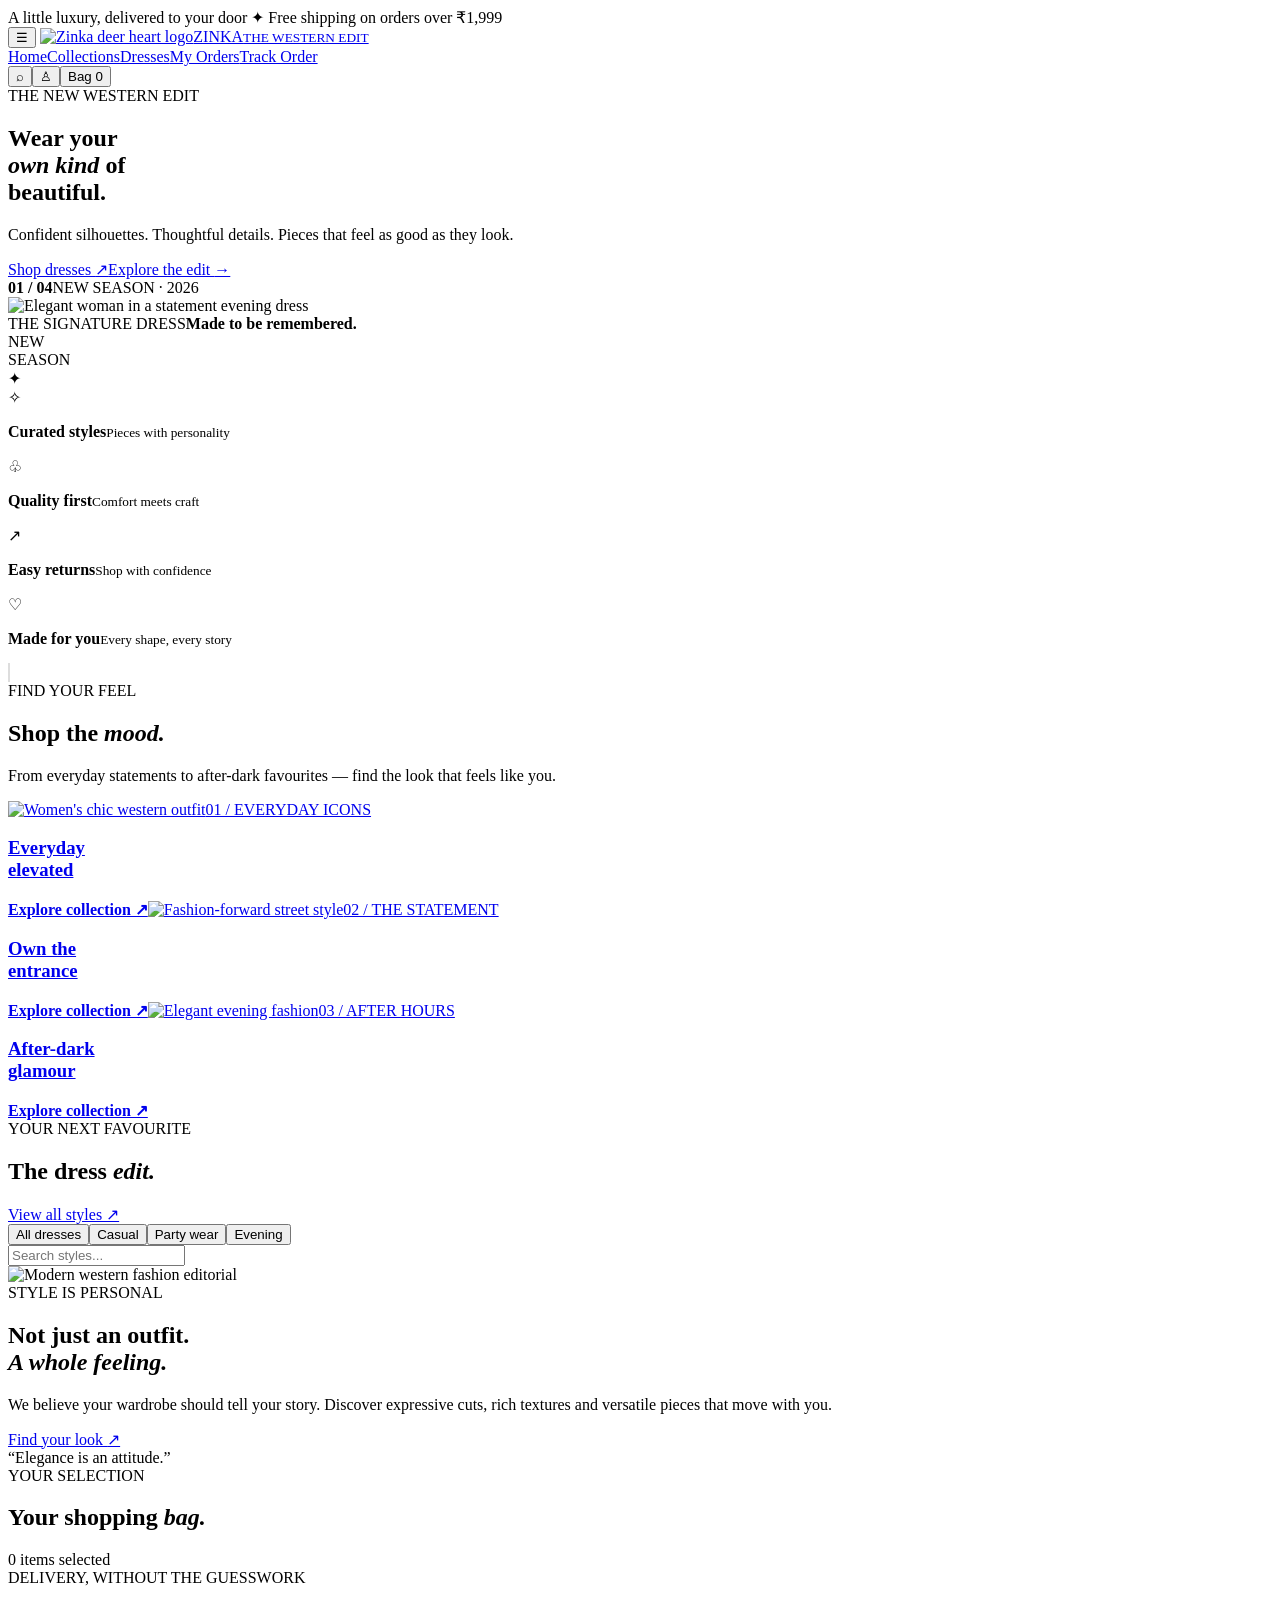
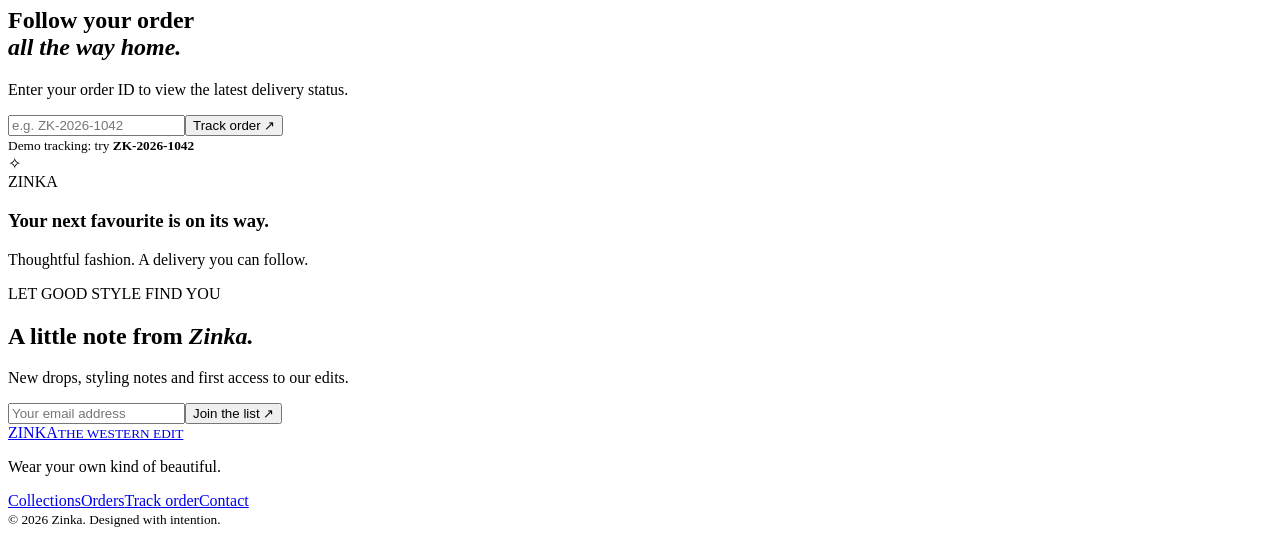
==== index.html @ 217c9d8a "Rename veloura_shop/index.html to index.html" ====
<!doctype html>
<html lang="en">
<head>
<meta charset="utf-8"><meta name="viewport" content="width=device-width, initial-scale=1">
<meta name="theme-color" content="#050505">
<title>Zinka — Western Wear, Reimagined</title>
<link rel="preconnect" href="https://fonts.googleapis.com"><link rel="preconnect" href="https://fonts.gstatic.com" crossorigin>
<link href="https://fonts.googleapis.com/css2?family=DM+Sans:wght@400;500;600;700&family=Playfair+Display:wght@500;600;700&display=swap" rel="stylesheet">
<link rel="stylesheet" href="Zinka.css">
</head>
<body>
<div class="announcement">A little luxury, delivered to your door <span>✦</span> Free shipping on orders over ₹1,999</div>
<header class="topbar">
  <button class="icon-btn mobile-menu" aria-label="Open menu" onclick="toggleMenu()">☰</button>
  <a class="brand" href="#home" aria-label="Zinka home"><img src="assets/logo.jpg" alt="Zinka deer heart logo"><span>ZINKA<small>THE WESTERN EDIT</small></span></a>
  <nav id="mainNav"><a href="#home" class="active">Home</a><a href="#collections">Collections</a><a href="#category">Dresses</a><a href="#orders">My Orders</a><a href="#track">Track Order</a></nav>
  <div class="header-actions"><button class="icon-btn" aria-label="Search" onclick="document.getElementById('searchBox').focus()">⌕</button><button class="icon-btn" aria-label="Account" onclick="toast('Account sign-in coming soon')">♙</button><button class="bag-btn" onclick="go('orders')">Bag <span id="bagCount">0</span></button></div>
</header>
<main>
<section id="home" class="hero">
  <div class="hero-copy"><div class="eyebrow"><span></span> THE NEW WESTERN EDIT</div><h1>Wear your<br><em>own kind</em> of<br>beautiful.</h1><p>Confident silhouettes. Thoughtful details. Pieces that feel as good as they look.</p><div class="hero-actions"><a class="btn btn-gold" href="#category">Shop dresses <span>↗</span></a><a class="text-link" href="#collections">Explore the edit <span>→</span></a></div><div class="hero-foot"><b>01 / 04</b><span>NEW SEASON · 2026</span></div></div>
  <div class="hero-visual"><img class="hero-img" src="https://images.unsplash.com/photo-1539008835657-9e8e9680c956?auto=format&fit=crop&w=1100&q=85" alt="Elegant woman in a statement evening dress"><div class="image-note"><span>THE SIGNATURE DRESS</span><b>Made to be remembered.</b></div><div class="round-stamp">NEW<br>SEASON<br><span>✦</span></div></div>
</section>
<section class="benefits"><div><span class="benefit-icon">✧</span><p><b>Curated styles</b><small>Pieces with personality</small></p></div><div><span class="benefit-icon">♧</span><p><b>Quality first</b><small>Comfort meets craft</small></p></div><div><span class="benefit-icon">↗</span><p><b>Easy returns</b><small>Shop with confidence</small></p></div><div><span class="benefit-icon">♡</span><p><b>Made for you</b><small>Every shape, every story</small></p></div></section>
<div class="palette-strip" aria-label="Zinka brand color palette"><span style="background:#050505" title="Jet Black"></span><span style="background:#3B0A6B" title="Royal Amethyst"></span><span style="background:#00E5FF" title="Electric Cyan"></span><span style="background:#D9BD83" title="Gold"></span><span style="background:#F6F1EB;border:1px solid #ddd" title="Warm Cream"></span></div>
<section id="collections" class="section collection-section"><div class="section-heading"><div><div class="eyebrow">FIND YOUR FEEL</div><h2>Shop the <em>mood.</em></h2></div><p>From everyday statements to after-dark favourites — find the look that feels like you.</p></div>
<div class="collection-grid"><a href="#category" class="collection-card collection-one"><img src="https://images.unsplash.com/photo-1496747611176-843222e1e57c?auto=format&fit=crop&w=800&q=80" alt="Women's chic western outfit"><span>01 / EVERYDAY ICONS</span><h3>Everyday<br>elevated</h3><b>Explore collection ↗</b></a><a href="#category" class="collection-card collection-two"><img src="https://images.unsplash.com/photo-1515886657613-9f3515b0c78f?auto=format&fit=crop&w=800&q=80" alt="Fashion-forward street style"><span>02 / THE STATEMENT</span><h3>Own the<br>entrance</h3><b>Explore collection ↗</b></a><a href="#category" class="collection-card collection-three"><img src="https://images.unsplash.com/photo-1566174053879-31528523f8ae?auto=format&fit=crop&w=800&q=80" alt="Elegant evening fashion"><span>03 / AFTER HOURS</span><h3>After-dark<br>glamour</h3><b>Explore collection ↗</b></a></div></section>
<section id="category" class="section products-section"><div class="section-heading"><div><div class="eyebrow">YOUR NEXT FAVOURITE</div><h2>The dress <em>edit.</em></h2></div><a class="text-link" href="#category">View all styles ↗</a></div><div class="filters"><div class="chips"><button class="chip selected" onclick="filterProducts('All',this)">All dresses</button><button class="chip" onclick="filterProducts('Casual',this)">Casual</button><button class="chip" onclick="filterProducts('Party',this)">Party wear</button><button class="chip" onclick="filterProducts('Evening',this)">Evening</button></div><input id="searchBox" type="search" placeholder="Search styles..." oninput="searchProducts(this.value)"></div><div id="productGrid" class="product-grid"></div></section>
<section class="editorial"><div class="editorial-img"><img src="https://images.unsplash.com/photo-1529139574466-a303027c1d8b?auto=format&fit=crop&w=1100&q=85" alt="Modern western fashion editorial"></div><div class="editorial-copy"><div class="eyebrow">STYLE IS PERSONAL</div><h2>Not just an outfit.<br><em>A whole feeling.</em></h2><p>We believe your wardrobe should tell your story. Discover expressive cuts, rich textures and versatile pieces that move with you.</p><a class="btn btn-outline" href="#category">Find your look <span>↗</span></a><div class="editorial-quote">“Elegance is an attitude.”</div></div></section>
<section id="orders" class="section order-section"><div class="section-heading"><div><div class="eyebrow">YOUR SELECTION</div><h2>Your shopping <em>bag.</em></h2></div><span class="muted" id="bagSummary">0 items selected</span></div><div id="cartContent" class="cart-content"></div></section>
<section id="track" class="section tracking-section"><div class="tracking-card"><div class="tracking-intro"><div class="eyebrow">DELIVERY, WITHOUT THE GUESSWORK</div><h2>Follow your order<br><em>all the way home.</em></h2><p>Enter your order ID to view the latest delivery status.</p><div class="track-form"><input id="trackingId" placeholder="e.g. ZK-2026-1042" aria-label="Order ID"><button class="btn btn-gold" onclick="trackOrder()">Track order ↗</button></div><small class="muted">Demo tracking: try <b>ZK-2026-1042</b></small></div><div id="trackingResult" class="tracking-result"><div class="package-art">✧<div>ZINKA</div></div><h3>Your next favourite is on its way.</h3><p>Thoughtful fashion. A delivery you can follow.</p></div></div></section>
<section class="newsletter"><div><div class="eyebrow">LET GOOD STYLE FIND YOU</div><h2>A little note from <em>Zinka.</em></h2><p>New drops, styling notes and first access to our edits.</p></div><form onsubmit="subscribe(event)"><input type="email" id="email" placeholder="Your email address" required><button type="submit">Join the list ↗</button></form></section>
</main>
<footer><a class="brand footer-brand" href="#home"><img src="assets/logo.jpg" alt=""><span>ZINKA<small>THE WESTERN EDIT</small></span></a><p>Wear your own kind of beautiful.</p><div class="footer-links"><a href="#collections">Collections</a><a href="#orders">Orders</a><a href="#track">Track order</a><a href="mailto:hello@zinka.example">Contact</a></div><small>© 2026 Zinka. Designed with intention.</small></footer>
<div id="toast" class="toast" role="status"></div>
<script src="Zinka.js"></script>
</body></html>
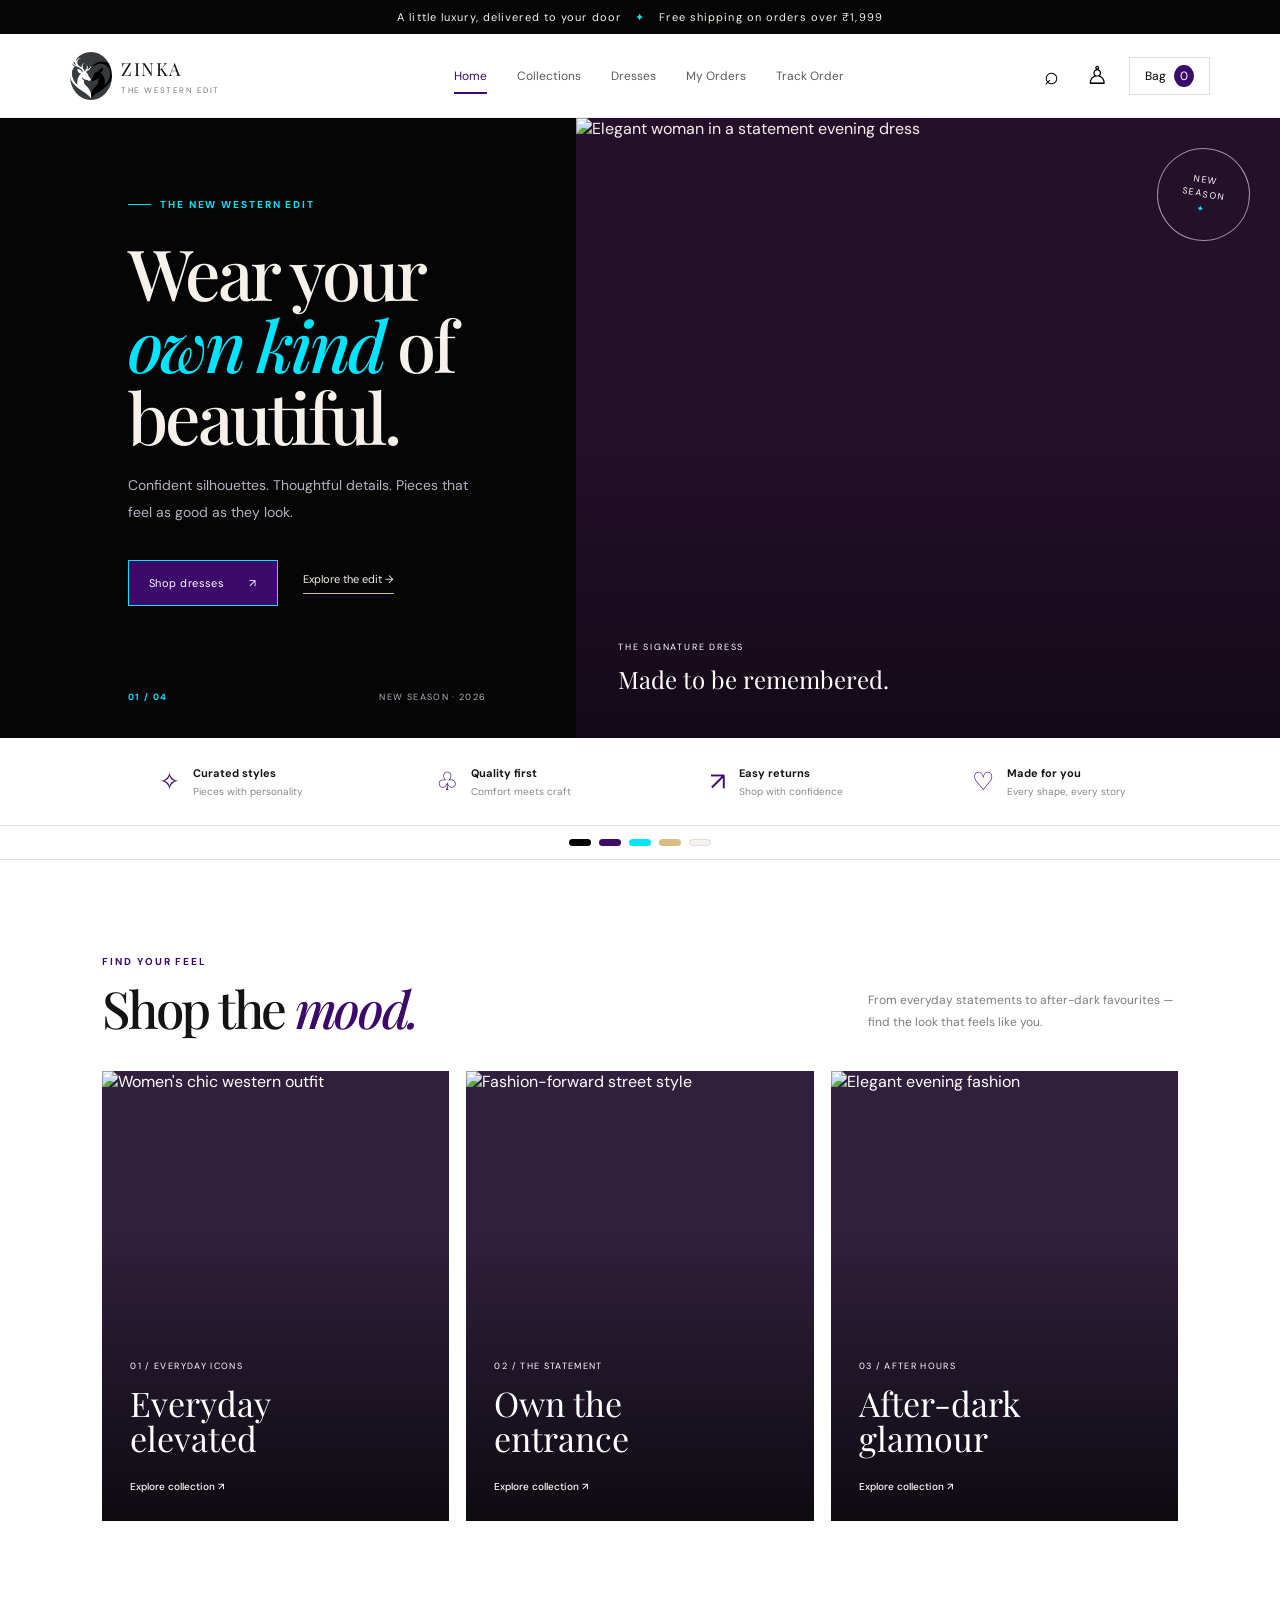
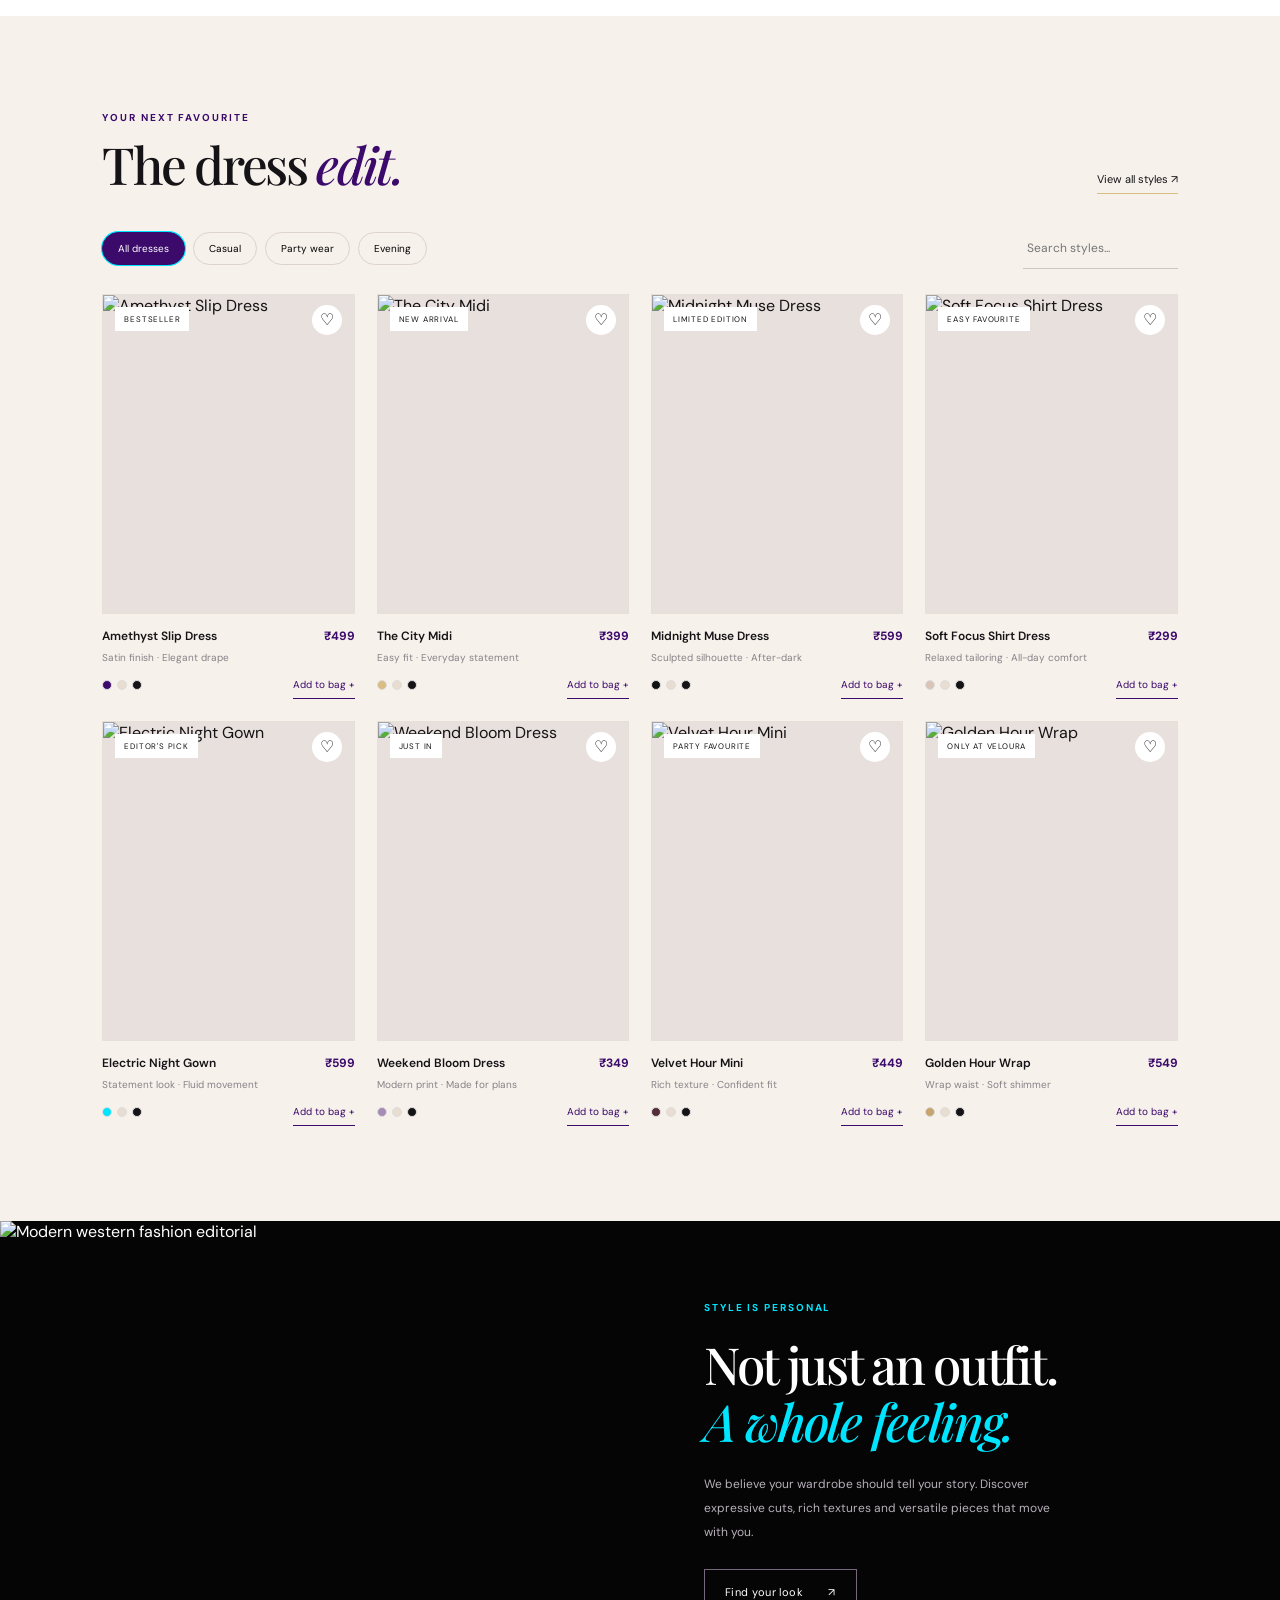
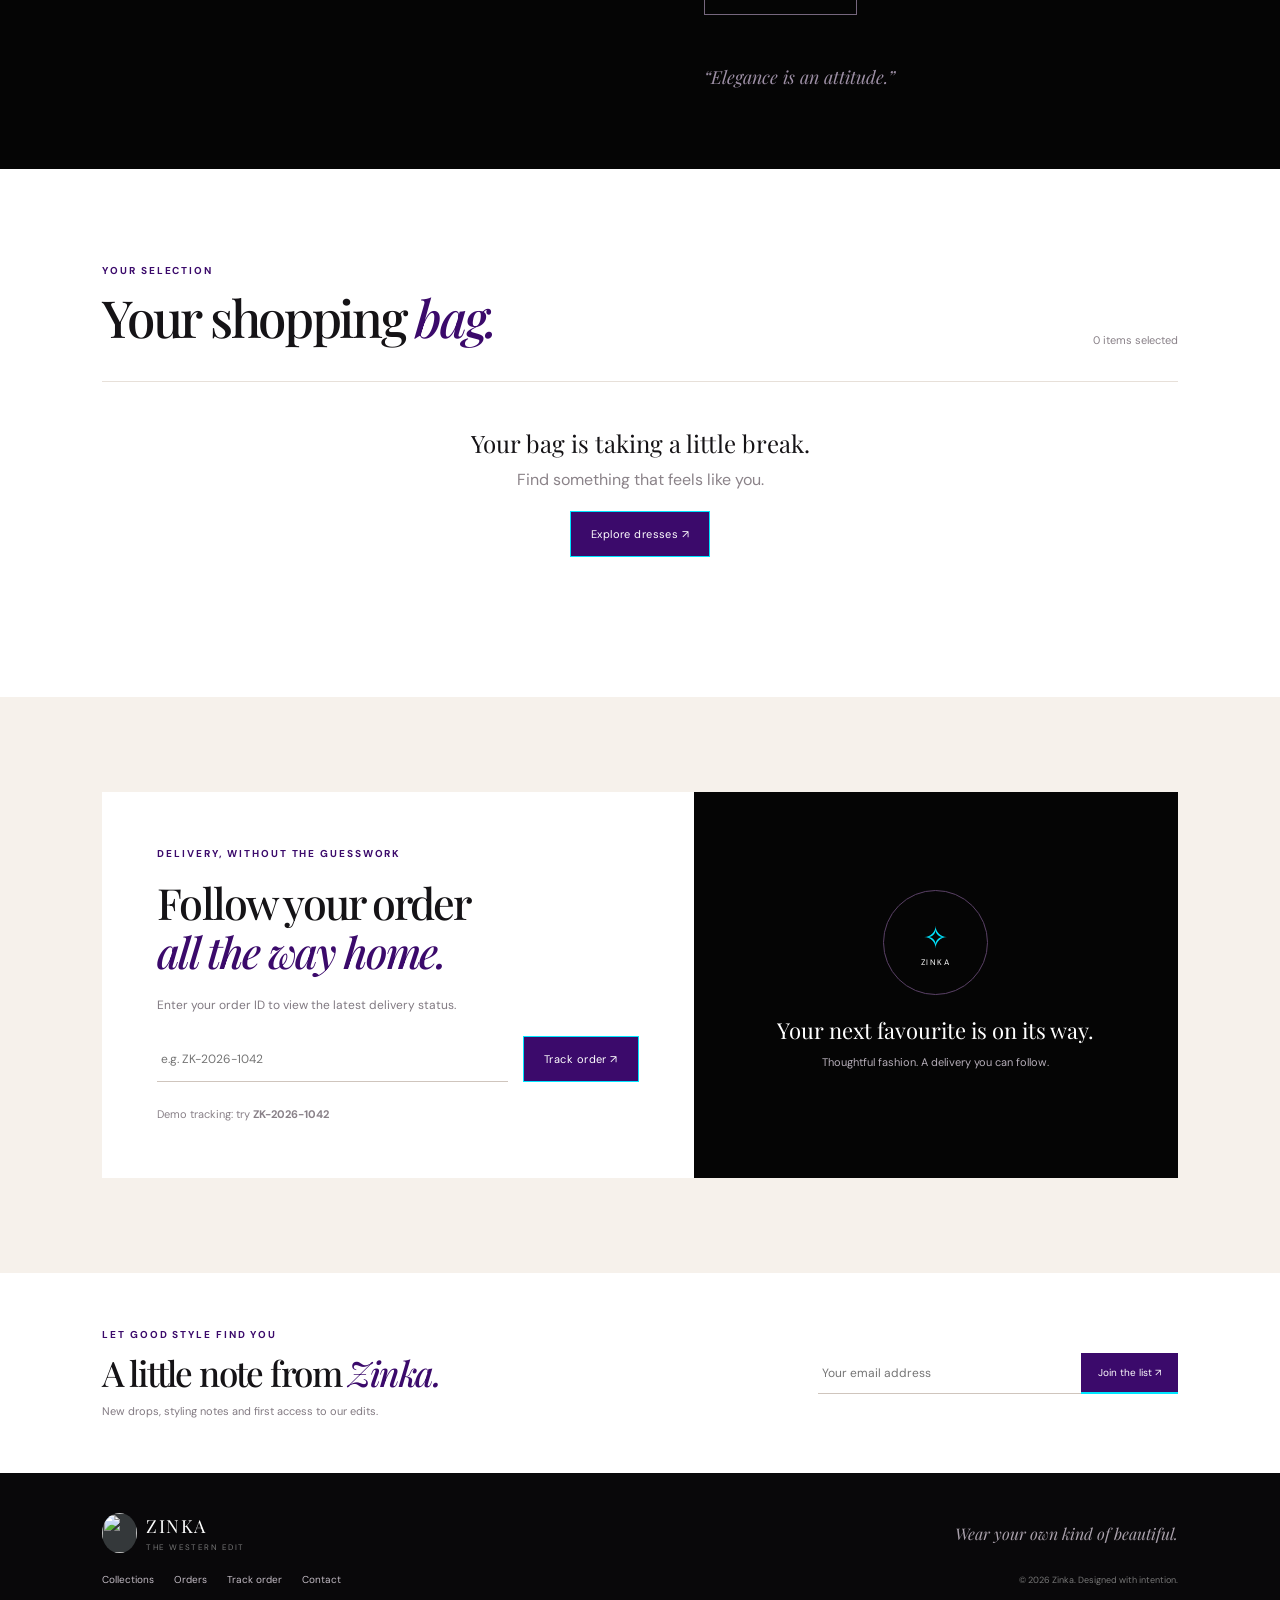
==== commit f22ad06f: "Update logo image source in index.html" ====
--- a/index.html
+++ b/index.html
@@ -12,7 +12,7 @@
 <div class="announcement">A little luxury, delivered to your door <span>✦</span> Free shipping on orders over ₹1,999</div>
 <header class="topbar">
   <button class="icon-btn mobile-menu" aria-label="Open menu" onclick="toggleMenu()">☰</button>
-  <a class="brand" href="#home" aria-label="Zinka home"><img src="assets/logo.jpg" alt="Zinka deer heart logo"><span>ZINKA<small>THE WESTERN EDIT</small></span></a>
+  <a class="brand" href="#home" aria-label="Zinka home"><img src="logo.jpg" alt="Zinka deer heart logo"><span>ZINKA<small>THE WESTERN EDIT</small></span></a>
   <nav id="mainNav"><a href="#home" class="active">Home</a><a href="#collections">Collections</a><a href="#category">Dresses</a><a href="#orders">My Orders</a><a href="#track">Track Order</a></nav>
   <div class="header-actions"><button class="icon-btn" aria-label="Search" onclick="document.getElementById('searchBox').focus()">⌕</button><button class="icon-btn" aria-label="Account" onclick="toast('Account sign-in coming soon')">♙</button><button class="bag-btn" onclick="go('orders')">Bag <span id="bagCount">0</span></button></div>
 </header>
--- a/Zinka.css
+++ b/Zinka.css
@@ -0,0 +1,6 @@
+*{box-sizing:border-box} :root{--black:#050505;--ink:#151316;--purple:#3B0A6B;--cyan:#00E5FF;--gold:#D9BD83;--cream:#F6F1EB;--muted:#8c858d;--line:#e7e0d9}html{scroll-behavior:smooth;scroll-padding-top:90px}body{margin:0;color:var(--ink);font-family:'DM Sans',sans-serif;background:#fff}a{color:inherit;text-decoration:none}button,input{font:inherit}.announcement{background:var(--black);color:#F6F1EB;text-align:center;font-size:11px;letter-spacing:.1em;padding:10px}.announcement span{color:var(--cyan);padding:0 10px}.topbar{height:84px;display:flex;align-items:center;justify-content:space-between;padding:0 5.5%;gap:28px;background:#fff;position:sticky;top:0;z-index:10;border-bottom:1px solid #eee}.brand{display:flex;align-items:center;gap:9px;min-width:190px}.brand img{width:42px;height:48px;object-fit:cover;object-position:center;border-radius:50%;background:#34383a}.brand span{font-family:'Playfair Display',serif;letter-spacing:.2em;font-size:18px}.brand small{display:block;font:8px 'DM Sans',sans-serif;letter-spacing:.2em;margin-top:4px;color:#777}nav{display:flex;gap:30px;align-items:center}nav a{font-size:12px;color:#5e5960;position:relative}nav a:hover,nav a.active{color:var(--purple)}nav a.active:after{content:'';height:2px;position:absolute;bottom:-10px;left:0;right:0;background:var(--purple)}.header-actions{display:flex;align-items:center;gap:15px}.icon-btn{border:0;background:transparent;font-size:25px;cursor:pointer}.bag-btn{border:1px solid #ddd;padding:10px 15px;background:#fff;font-size:12px;cursor:pointer}.bag-btn span{background:var(--purple);color:#fff;border-radius:50%;padding:3px 6px;margin-left:5px}.mobile-menu{display:none}.hero{display:grid;grid-template-columns:.9fr 1.1fr;min-height:620px;background:var(--black);color:var(--cream)}.hero-copy{padding:80px 7vw 35px 10vw;display:flex;flex-direction:column;align-items:flex-start}.eyebrow{font-size:10px;letter-spacing:.19em;font-weight:700;color:var(--purple);display:flex;align-items:center;gap:9px}.eyebrow span{width:23px;height:1px;background:var(--purple)}h1,h2,h3,p{margin-top:0}h1,h2{font-family:'Playfair Display',serif;font-weight:500;letter-spacing:-.045em}h1{font-size:clamp(48px,5.5vw,78px);line-height:1.02;margin:26px 0 20px}h1 em,h2 em{font-weight:500;color:var(--purple)}.hero-copy>p{font-size:14px;line-height:1.9;color:#b9b0c1;max-width:350px}.hero-actions{display:flex;align-items:center;gap:25px;margin-top:20px}.hero-copy .eyebrow{color:var(--cyan)}.hero-copy .eyebrow span{background:var(--cyan)}.hero-copy h1 em{color:var(--cyan)}.hero-copy .text-link{color:var(--cream);border-color:var(--gold)}.btn{display:inline-flex;align-items:center;justify-content:center;gap:25px;padding:15px 20px;border:0;font-size:11px;letter-spacing:.04em;cursor:pointer;transition:.2s}.btn-gold{background:var(--purple);color:#fff;border:1px solid var(--cyan)}.btn-gold:hover{background:#250343;transform:translateY(-2px);box-shadow:0 0 18px #00e5ff30}.text-link{font-size:11px;border-bottom:1px solid var(--gold);padding-bottom:7px}.hero-foot{margin-top:auto;padding-top:55px;width:100%;display:flex;justify-content:space-between;font-size:9px;letter-spacing:.15em;color:#b9b0c1}.hero-foot b{color:var(--cyan)}.hero-visual{position:relative;min-height:550px;overflow:hidden;background:#25102c}.hero-img{width:100%;height:100%;position:absolute;inset:0;object-fit:cover;object-position:center 35%}.hero-visual:after{content:'';position:absolute;inset:0;background:linear-gradient(0deg,rgba(5,5,5,.55),transparent 55%)}.image-note{position:absolute;z-index:1;bottom:43px;left:42px;color:#fff}.image-note span{display:block;font-size:9px;letter-spacing:.2em;margin-bottom:10px}.image-note b{font:24px 'Playfair Display',serif}.round-stamp{position:absolute;z-index:1;right:30px;top:30px;width:93px;height:93px;border-radius:50%;border:1px solid #fff8;color:#fff;display:grid;place-content:center;text-align:center;font-size:9px;letter-spacing:.18em;line-height:1.6;transform:rotate(10deg)}.round-stamp span{color:var(--cyan)}.benefits{display:grid;grid-template-columns:repeat(4,1fr);padding:27px 8%;border-bottom:1px solid var(--line);gap:15px}.benefits>div{display:flex;align-items:center;justify-content:center;gap:13px}.benefit-icon{font-size:25px;color:var(--purple)}.benefits p{margin:0}.benefits b,.benefits small{display:block}.benefits b{font-size:11px}.benefits small{font-size:10px;color:#8b8588;margin-top:5px}.section{padding:95px 8%}.section-heading{display:flex;justify-content:space-between;align-items:end;gap:25px;margin-bottom:34px}.section-heading h2,.editorial h2,.newsletter h2{font-size:clamp(35px,4vw,52px);line-height:1.12;margin:12px 0 0}.section-heading>p{font-size:12px;line-height:1.8;color:#817a80;max-width:310px;margin-bottom:4px}.collection-grid{display:grid;grid-template-columns:repeat(3,1fr);gap:17px}.collection-card{height:450px;position:relative;overflow:hidden;color:white;padding:28px;display:flex;flex-direction:column;justify-content:flex-end;background:#30203d}.collection-card img{position:absolute;width:100%;height:100%;inset:0;object-fit:cover;transition:transform .5s}.collection-card:hover img{transform:scale(1.05)}.collection-card:after{content:'';position:absolute;inset:0;background:linear-gradient(0deg,rgba(5,5,5,.8),transparent 65%)}.collection-card>*:not(img){position:relative;z-index:1}.collection-card>span{font-size:9px;letter-spacing:.15em}.collection-card h3{font:34px/1.04 'Playfair Display',serif;margin:14px 0}.collection-card>b{font-size:10px;font-weight:500;margin-top:10px}.products-section{background:var(--cream)}.filters{display:flex;justify-content:space-between;gap:20px;margin-bottom:25px;align-items:center}.chips{display:flex;gap:8px;flex-wrap:wrap}.chip{border:1px solid #ddd3cb;background:transparent;padding:9px 15px;border-radius:30px;font-size:10px;cursor:pointer}.chip.selected,.chip:hover{background:var(--purple);border-color:var(--purple);color:white;box-shadow:0 0 0 1px var(--cyan)}.filters input,.track-form input,.newsletter input{border:0;border-bottom:1px solid #cfc5bd;padding:12px 4px;background:transparent;outline:none;font-size:12px}.filters input{max-width:190px}.product-grid{display:grid;grid-template-columns:repeat(4,1fr);gap:22px}.product-card{min-width:0}.product-image{height:320px;position:relative;overflow:hidden;background:#e8e0dc}.product-image img{width:100%;height:100%;object-fit:cover;transition:transform .4s}.product-card:hover .product-image img{transform:scale(1.04)}.tag{position:absolute;top:12px;left:12px;background:#fff;padding:7px 9px;font-size:8px;letter-spacing:.1em}.wish{position:absolute;right:12px;top:10px;border:0;background:#fff;border-radius:50%;width:30px;height:30px;cursor:pointer}.product-meta{display:flex;justify-content:space-between;gap:8px;align-items:center;margin-top:14px}.product-meta h3{font-size:12px;font-weight:600;margin:0}.price{font-size:12px;font-weight:700;white-space:nowrap}.product-card p{font-size:10px;color:#898188;margin:7px 0}.product-bottom{display:flex;justify-content:space-between;align-items:center}.swatches{display:flex;gap:5px}.swatches i{width:10px;height:10px;border-radius:50%;border:1px solid #ddd}.add-btn{border:0;border-bottom:1px solid var(--purple);background:transparent;color:var(--purple);padding:7px 0;font-size:10px;cursor:pointer}.editorial{display:grid;grid-template-columns:1fr 1fr;min-height:510px;background:var(--black);color:white}.editorial-img{min-height:470px}.editorial-img img{width:100%;height:100%;object-fit:cover}.editorial-copy{padding:80px 10%;align-self:center}.editorial-copy .eyebrow{color:var(--cyan)}.editorial-copy h2{margin:22px 0;font-size:clamp(36px,4vw,52px)}.editorial-copy h2 em{color:var(--cyan)}.editorial-copy p{color:#b8b0bb;font-size:12px;line-height:2;max-width:370px;margin-bottom:25px}.btn-outline{border:1px solid #76677e;color:white}.editorial-quote{margin-top:50px;color:#9d8fa5;font:italic 18px 'Playfair Display',serif}.order-section{background:#fff}.muted{font-size:11px;color:#898188}.cart-content{border-top:1px solid var(--line)}.empty-cart{padding:45px 0;text-align:center;color:#8b8389}.empty-cart strong{display:block;font:24px 'Playfair Display',serif;color:var(--ink);margin-bottom:10px}.cart-row{display:grid;grid-template-columns:90px 1fr auto auto;gap:20px;align-items:center;padding:18px 0;border-bottom:1px solid var(--line)}.cart-row img{width:90px;height:110px;object-fit:cover}.cart-row h3{font-size:13px;margin-bottom:7px}.cart-row p{font-size:11px;color:#888}.qty{display:flex;gap:12px;align-items:center}.qty button{width:25px;height:25px;border:1px solid #ddd;background:white;cursor:pointer}.remove{border:0;background:transparent;color:#8b8389;cursor:pointer;font-size:11px}.cart-total{display:flex;justify-content:space-between;align-items:center;margin-top:25px;padding:20px;background:#f8f5f1}.cart-total b{font:24px 'Playfair Display',serif}.tracking-section{background:var(--cream)}.tracking-card{display:grid;grid-template-columns:1.1fr .9fr;background:#fff;min-height:350px}.tracking-intro{padding:55px}.tracking-intro h2{font-size:43px;line-height:1.15;margin:18px 0}.tracking-intro p{color:#807981;font-size:12px;line-height:1.8}.track-form{display:flex;gap:15px;margin:20px 0}.track-form input{min-width:0;flex:1}.tracking-result{background:var(--black);color:white;display:flex;flex-direction:column;align-items:center;justify-content:center;text-align:center;padding:30px}.package-art{width:105px;height:105px;border:1px solid #5a4166;border-radius:50%;display:grid;place-content:center;color:var(--cyan);font-size:30px;margin-bottom:20px}.package-art div{font-size:8px;letter-spacing:.2em;color:white}.tracking-result h3{font:22px 'Playfair Display',serif;margin-bottom:10px}.tracking-result p{font-size:11px;color:#b6aeb9}.tracking-result .muted{color:#c2b9c7}.timeline{width:100%;max-width:310px;text-align:left;margin-top:12px}.timeline div{border-left:1px solid #65506e;padding:0 0 18px 20px;position:relative;font-size:11px}.timeline div:before{content:'✓';position:absolute;left:-10px;top:-5px;background:var(--purple);border-radius:50%;width:19px;height:19px;text-align:center;line-height:19px}.timeline small{display:block;color:#a79aaa;margin-top:5px}.newsletter{padding:55px 8%;display:flex;justify-content:space-between;align-items:center;gap:30px}.newsletter h2{font-size:35px;margin:12px 0}.newsletter p{font-size:11px;color:#827a82;margin:0}.newsletter form{display:flex;min-width:360px}.newsletter input{flex:1;min-width:0}.newsletter button{border:0;background:var(--purple);border-bottom:2px solid var(--cyan);color:white;padding:0 17px;font-size:10px;cursor:pointer}footer{background:#09080a;color:white;padding:40px 8%;display:grid;grid-template-columns:1fr 1fr;align-items:center;gap:20px}footer .brand{color:white}.footer-brand img{width:35px;height:40px}footer p{color:#aaa1ac;font:italic 16px 'Playfair Display',serif;text-align:right;margin:0}.footer-links{display:flex;gap:20px;font-size:10px;color:#c2bbc4}footer>small{font-size:9px;color:#777;justify-self:end}.toast{position:fixed;bottom:25px;left:50%;transform:translate(-50%,20px);opacity:0;background:#17111d;color:white;padding:13px 22px;font-size:12px;z-index:30;transition:.25s;pointer-events:none}.toast.show{opacity:1;transform:translate(-50%,0)}@media(max-width:1050px){.topbar{padding:0 3%;gap:12px}.brand{min-width:160px}.brand span{font-size:15px}nav{gap:15px}.hero-copy{padding-left:7vw;padding-right:4vw}.product-grid{grid-template-columns:repeat(2,1fr)}.product-image{height:370px}.collection-card{height:380px}.section{padding:75px 6%}}@media(max-width:720px){.announcement{font-size:9px}.topbar{height:70px;padding:0 17px}.mobile-menu{display:block;font-size:20px}.brand{min-width:0;gap:6px}.brand img{width:32px;height:38px}.brand span{font-size:13px}.brand small{font-size:6px}.header-actions{gap:7px}.header-actions .icon-btn{font-size:21px}.bag-btn{padding:8px;font-size:10px}nav{display:none;position:absolute;top:70px;left:0;right:0;background:white;padding:22px;flex-direction:column;align-items:flex-start;border-bottom:1px solid #eee}nav.open{display:flex}.hero{grid-template-columns:1fr}.hero-copy{padding:55px 8% 25px;min-height:450px}.hero-visual{min-height:430px}.hero-foot{padding-top:35px}.benefits{grid-template-columns:1fr 1fr;padding:22px 5%;gap:22px}.benefits>div{justify-content:flex-start}.section{padding:60px 6%}.section-heading{align-items:flex-start;flex-direction:column;margin-bottom:25px}.section-heading h2{font-size:40px}.collection-grid{grid-template-columns:1fr;gap:14px}.collection-card{height:400px}.filters{align-items:flex-start;flex-direction:column}.filters input{max-width:none;width:100%}.product-grid{gap:17px 12px}.product-image{height:245px}.product-meta{align-items:flex-start;flex-direction:column;gap:5px}.product-card p{line-height:1.5}.editorial{grid-template-columns:1fr}.editorial-img{min-height:350px;height:350px}.editorial-copy{padding:55px 8%}.editorial-quote{margin-top:30px}.tracking-card{grid-template-columns:1fr}.tracking-intro{padding:35px 7%}.tracking-intro h2{font-size:36px}.track-form{flex-direction:column}.tracking-result{min-height:290px}.newsletter{padding:45px 7%;align-items:flex-start;flex-direction:column}.newsletter form{min-width:0;width:100%}.newsletter h2{font-size:30px}footer{grid-template-columns:1fr;padding:35px 7%}footer p{text-align:left}.footer-links{flex-wrap:wrap}.cart-row{grid-template-columns:65px 1fr auto;gap:12px}.cart-row img{width:65px;height:85px}.cart-row .qty{grid-column:2;grid-row:2}.cart-row .remove{grid-column:3;grid-row:1}.cart-row .price{grid-column:3;grid-row:2}.cart-total{gap:12px;flex-wrap:wrap}}@media(max-width:390px){.product-image{height:205px}.hero-copy h1{font-size:48px}.header-actions .icon-btn:first-child{display:none}.brand span{letter-spacing:.12em}}
+
+/* Zinka palette refinements */
+.brand span{font-family:'Playfair Display',serif;text-transform:none;letter-spacing:.08em}.brand small{letter-spacing:.18em}.benefit-icon{color:var(--purple)}.round-stamp span{color:var(--cyan)}.collection-card b{color:#fff}.collection-card b:hover{color:var(--cyan)}.product-image{border:1px solid #e7e0d9}.product-card .price{color:var(--purple)}.section-heading h2 em,.newsletter h2 em{color:var(--purple)}.footer-links a:hover{color:var(--cyan)}
+
+.palette-strip{display:flex;justify-content:center;gap:8px;padding:13px;background:#fff;border-bottom:1px solid var(--line)}.palette-strip span{display:block;width:22px;height:7px;border-radius:8px}
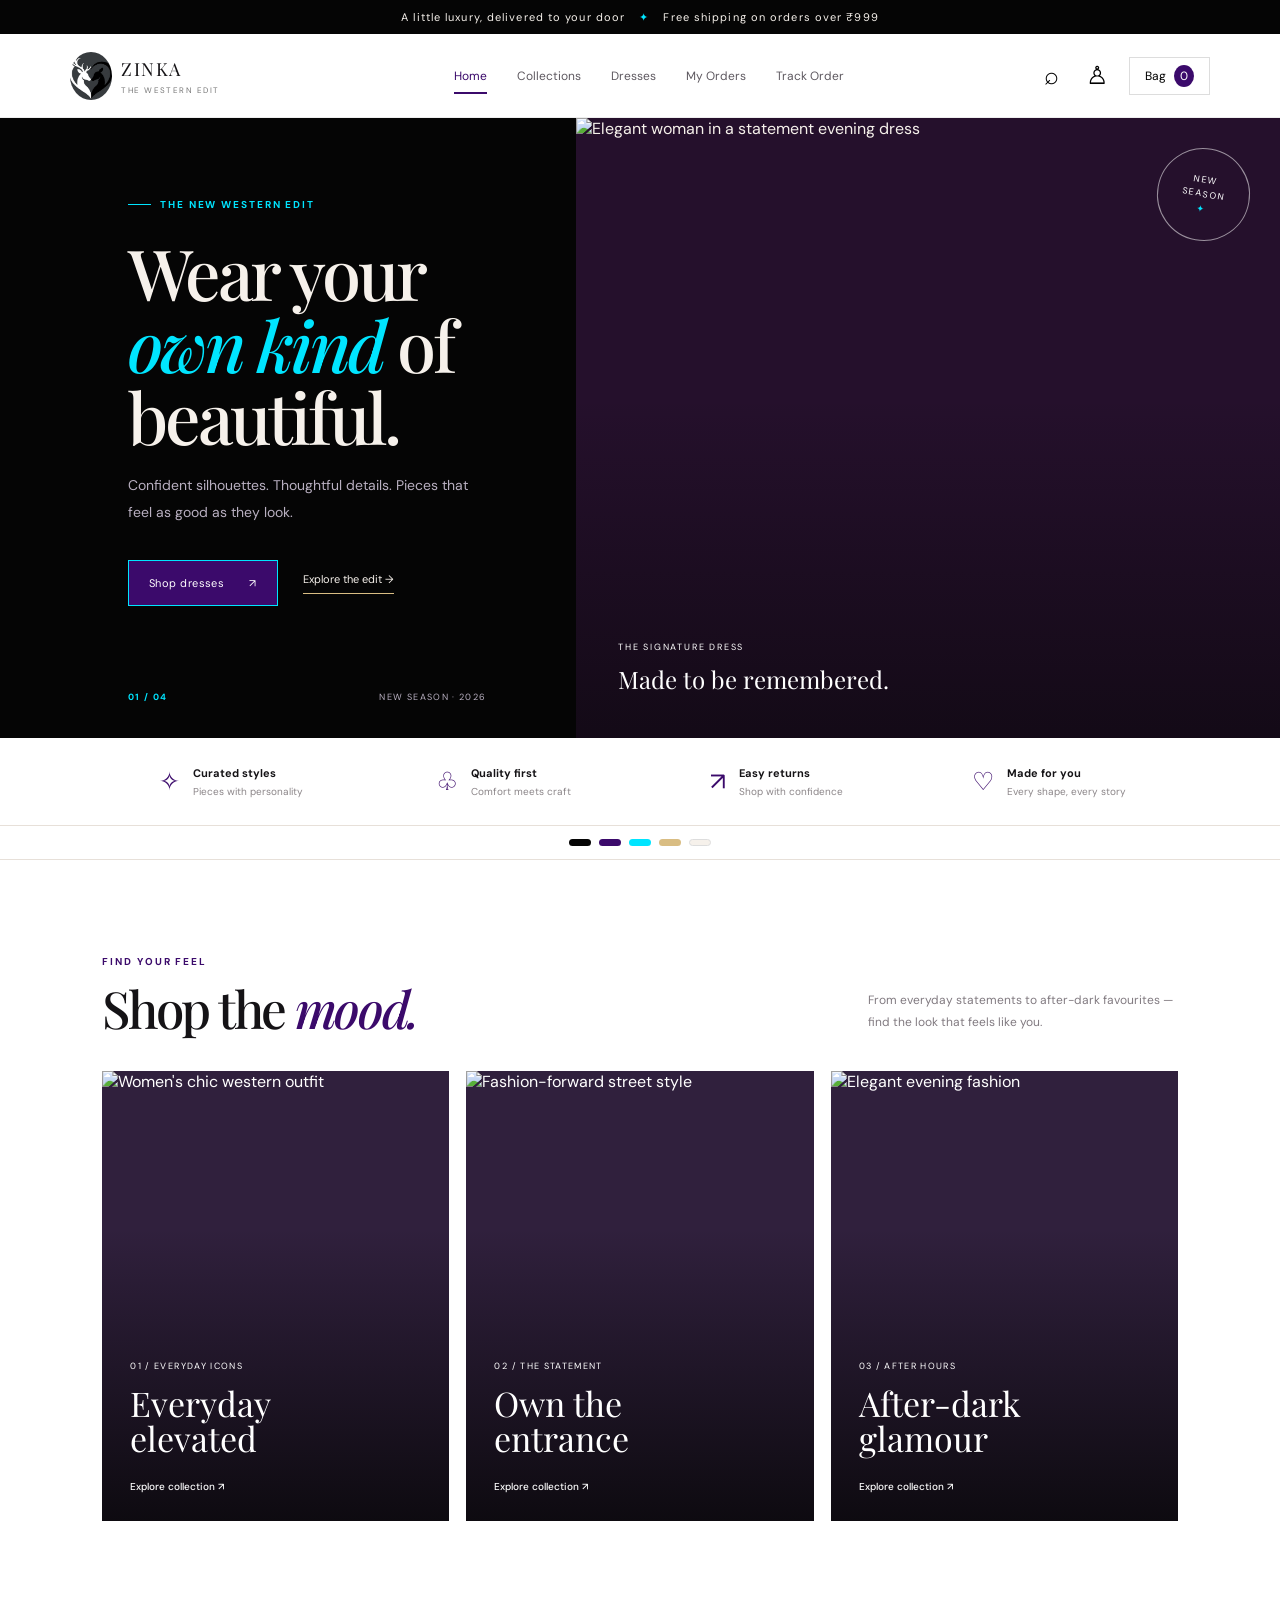
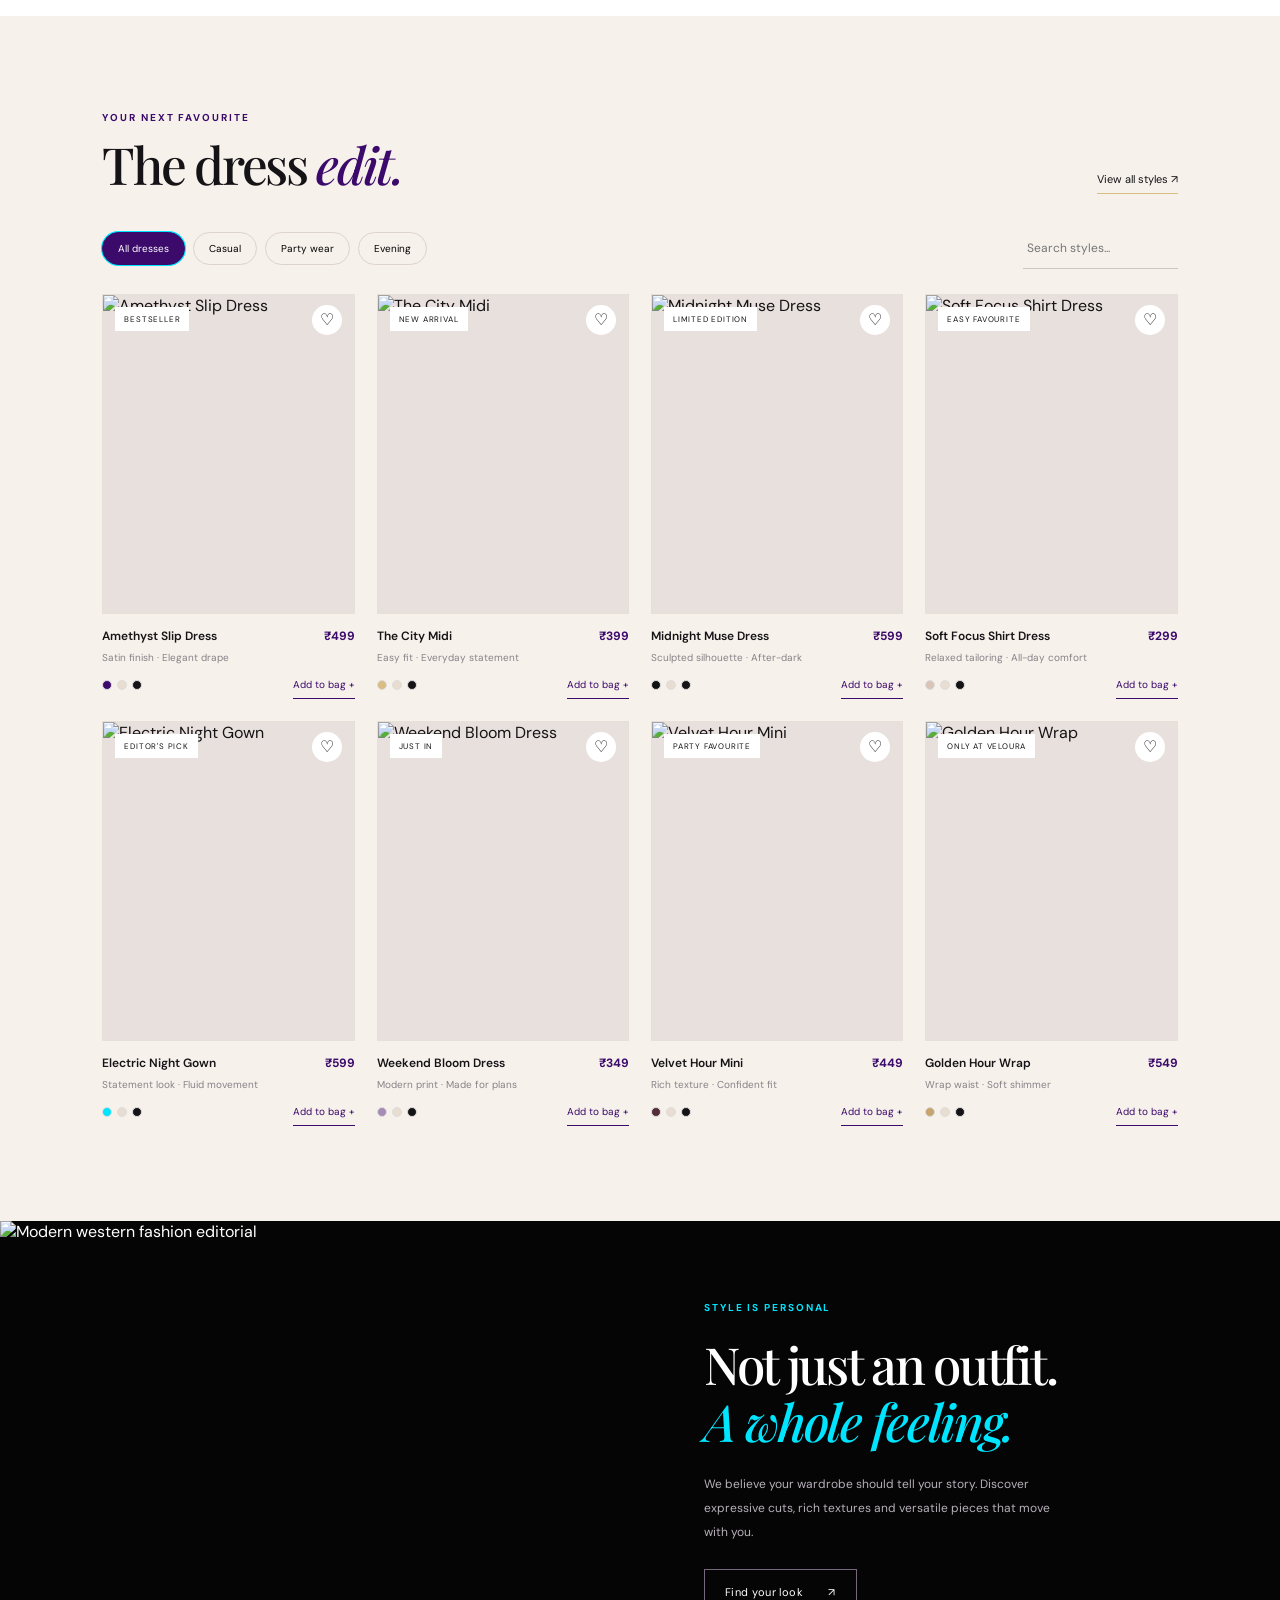
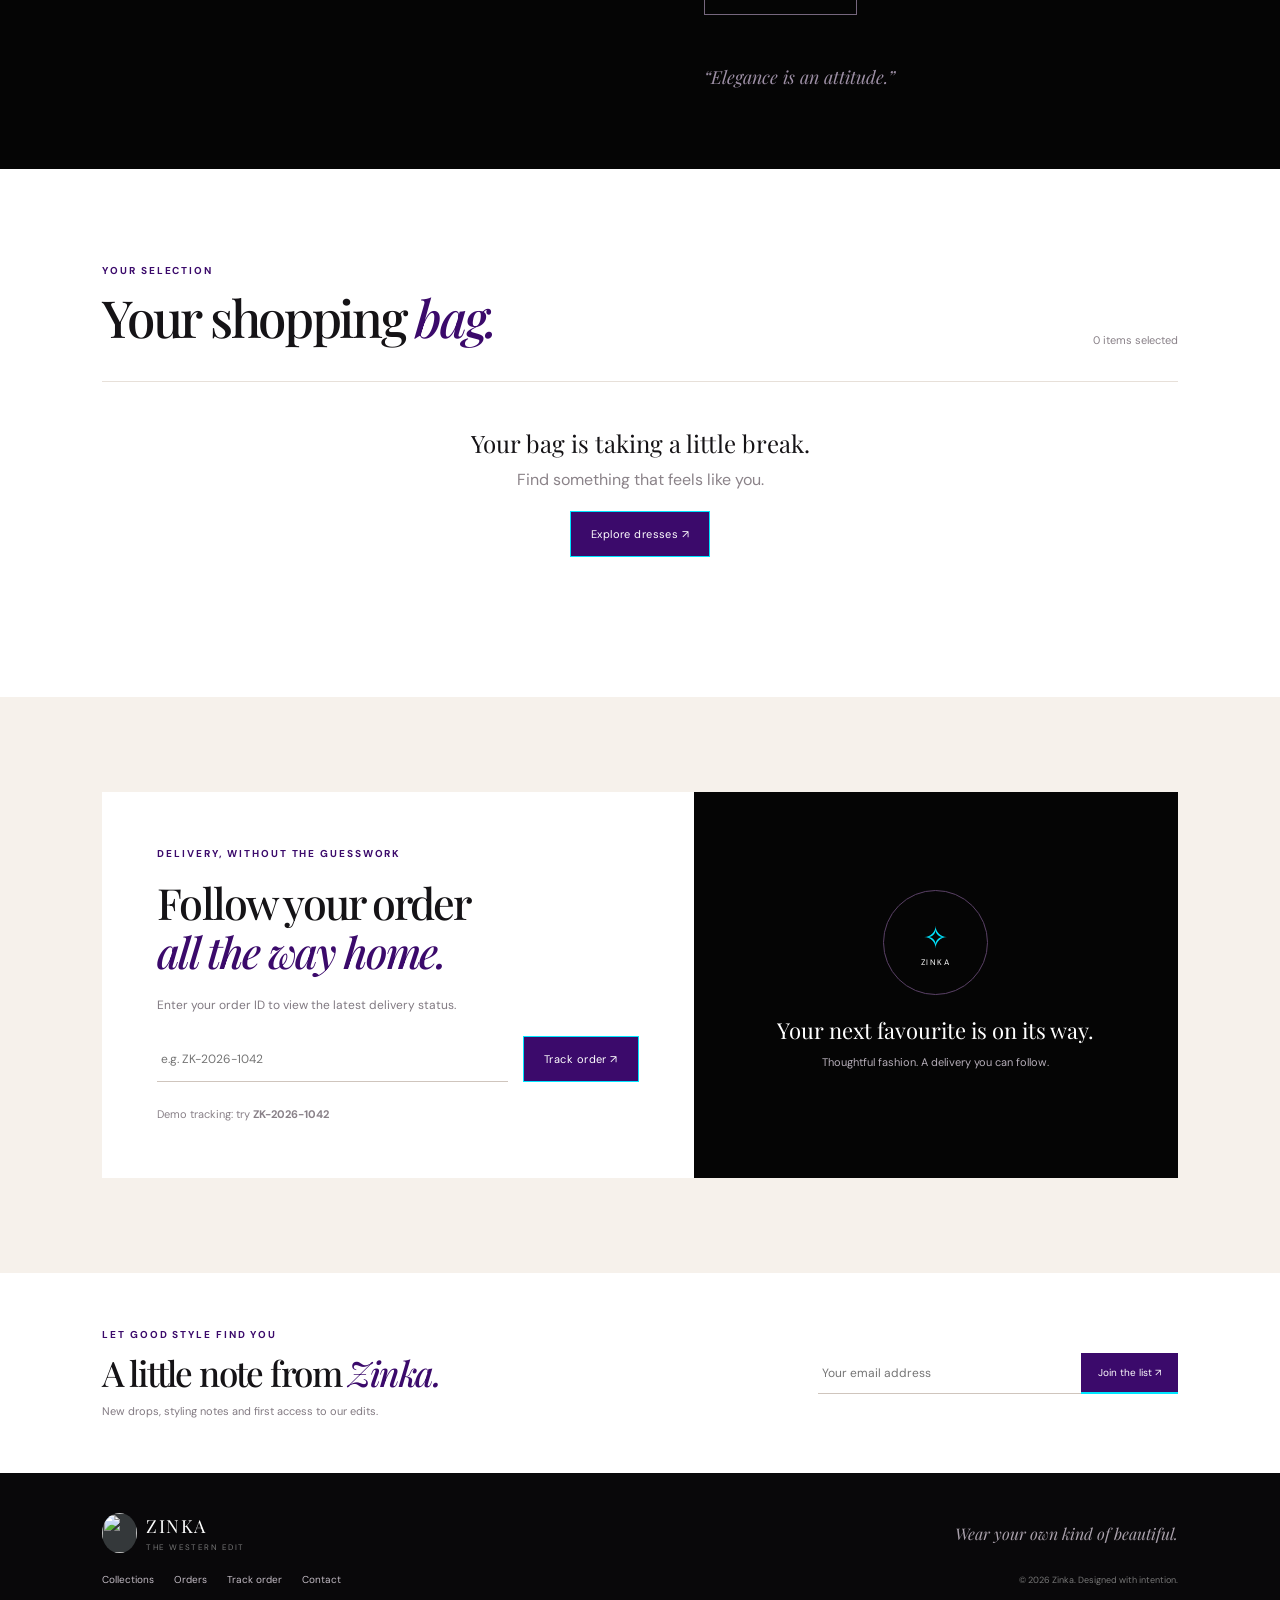
==== commit c41772c5: "Update announcement message for free shipping" ====
--- a/index.html
+++ b/index.html
@@ -9,7 +9,7 @@
 <link rel="stylesheet" href="Zinka.css">
 </head>
 <body>
-<div class="announcement">A little luxury, delivered to your door <span>✦</span> Free shipping on orders over ₹1,999</div>
+<div class="announcement">A little luxury, delivered to your door <span>✦</span> Free shipping on orders over ₹999</div>
 <header class="topbar">
   <button class="icon-btn mobile-menu" aria-label="Open menu" onclick="toggleMenu()">☰</button>
   <a class="brand" href="#home" aria-label="Zinka home"><img src="logo.jpg" alt="Zinka deer heart logo"><span>ZINKA<small>THE WESTERN EDIT</small></span></a>
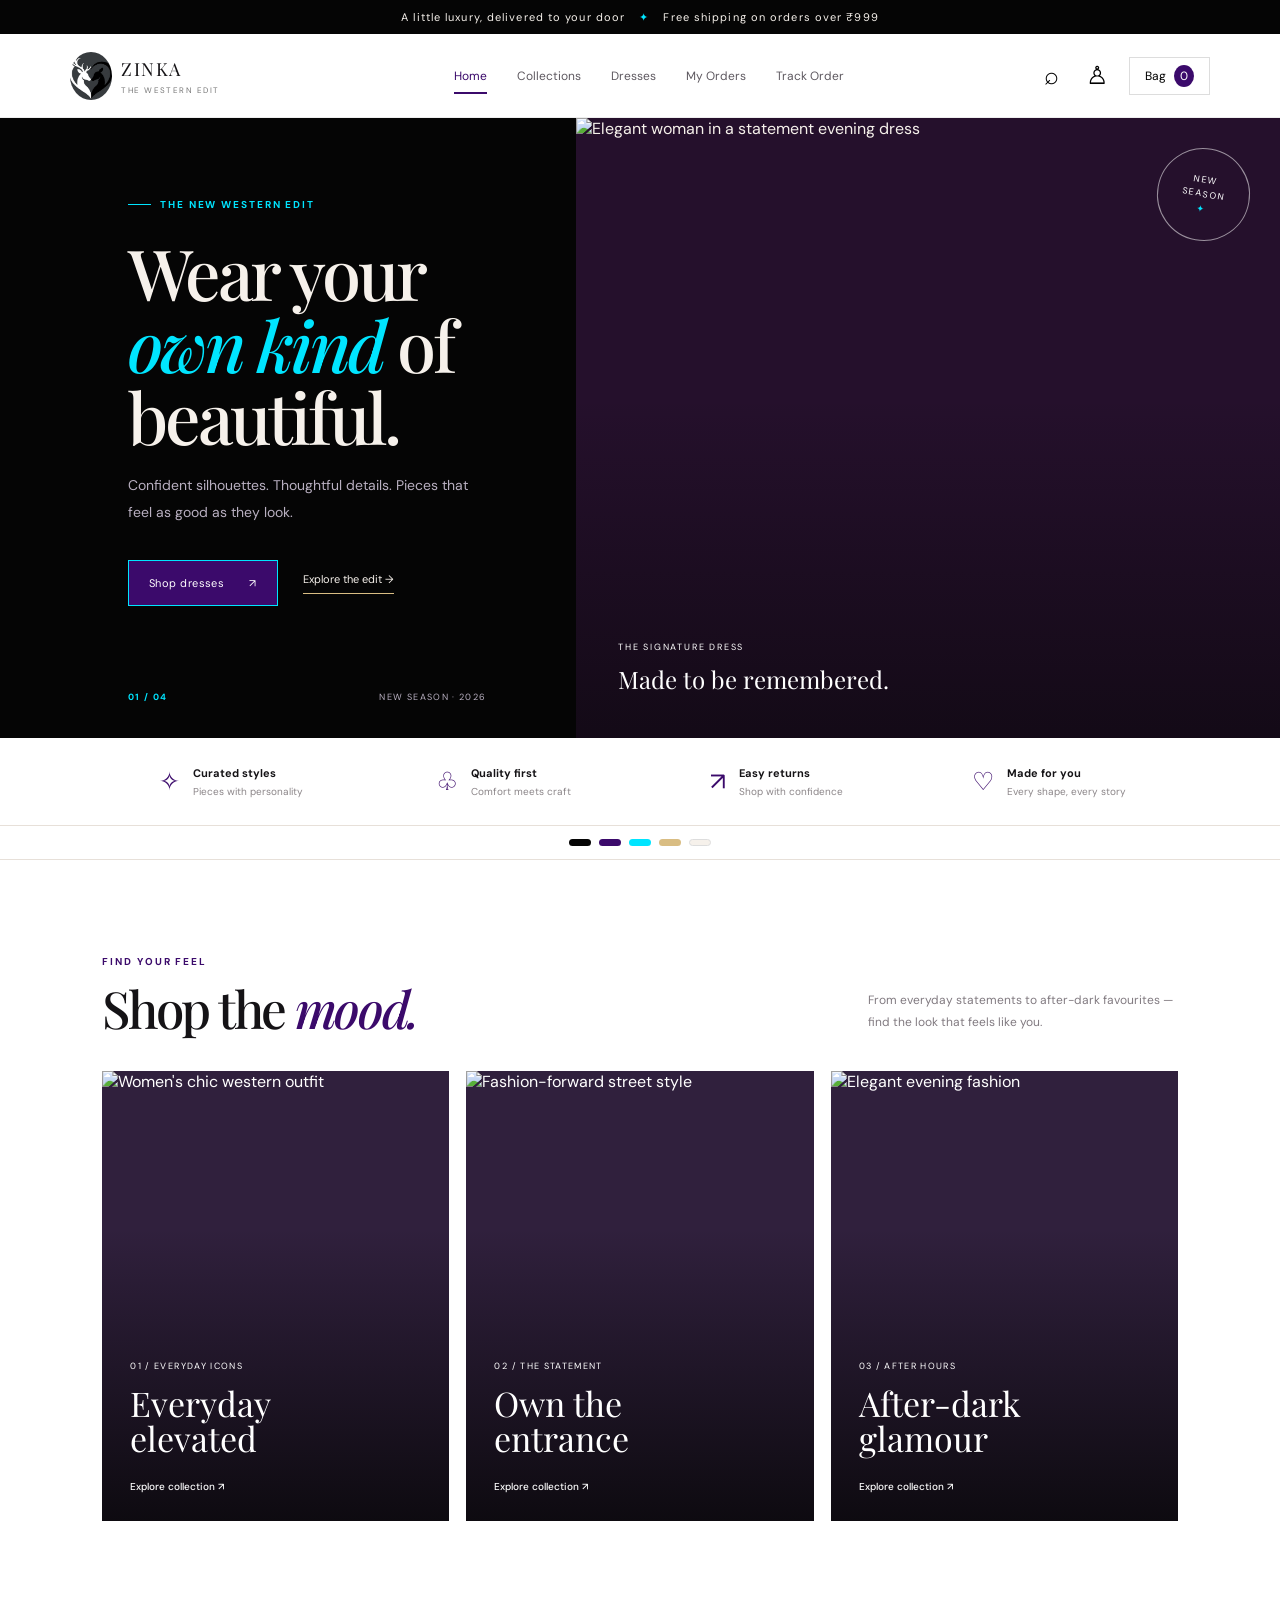
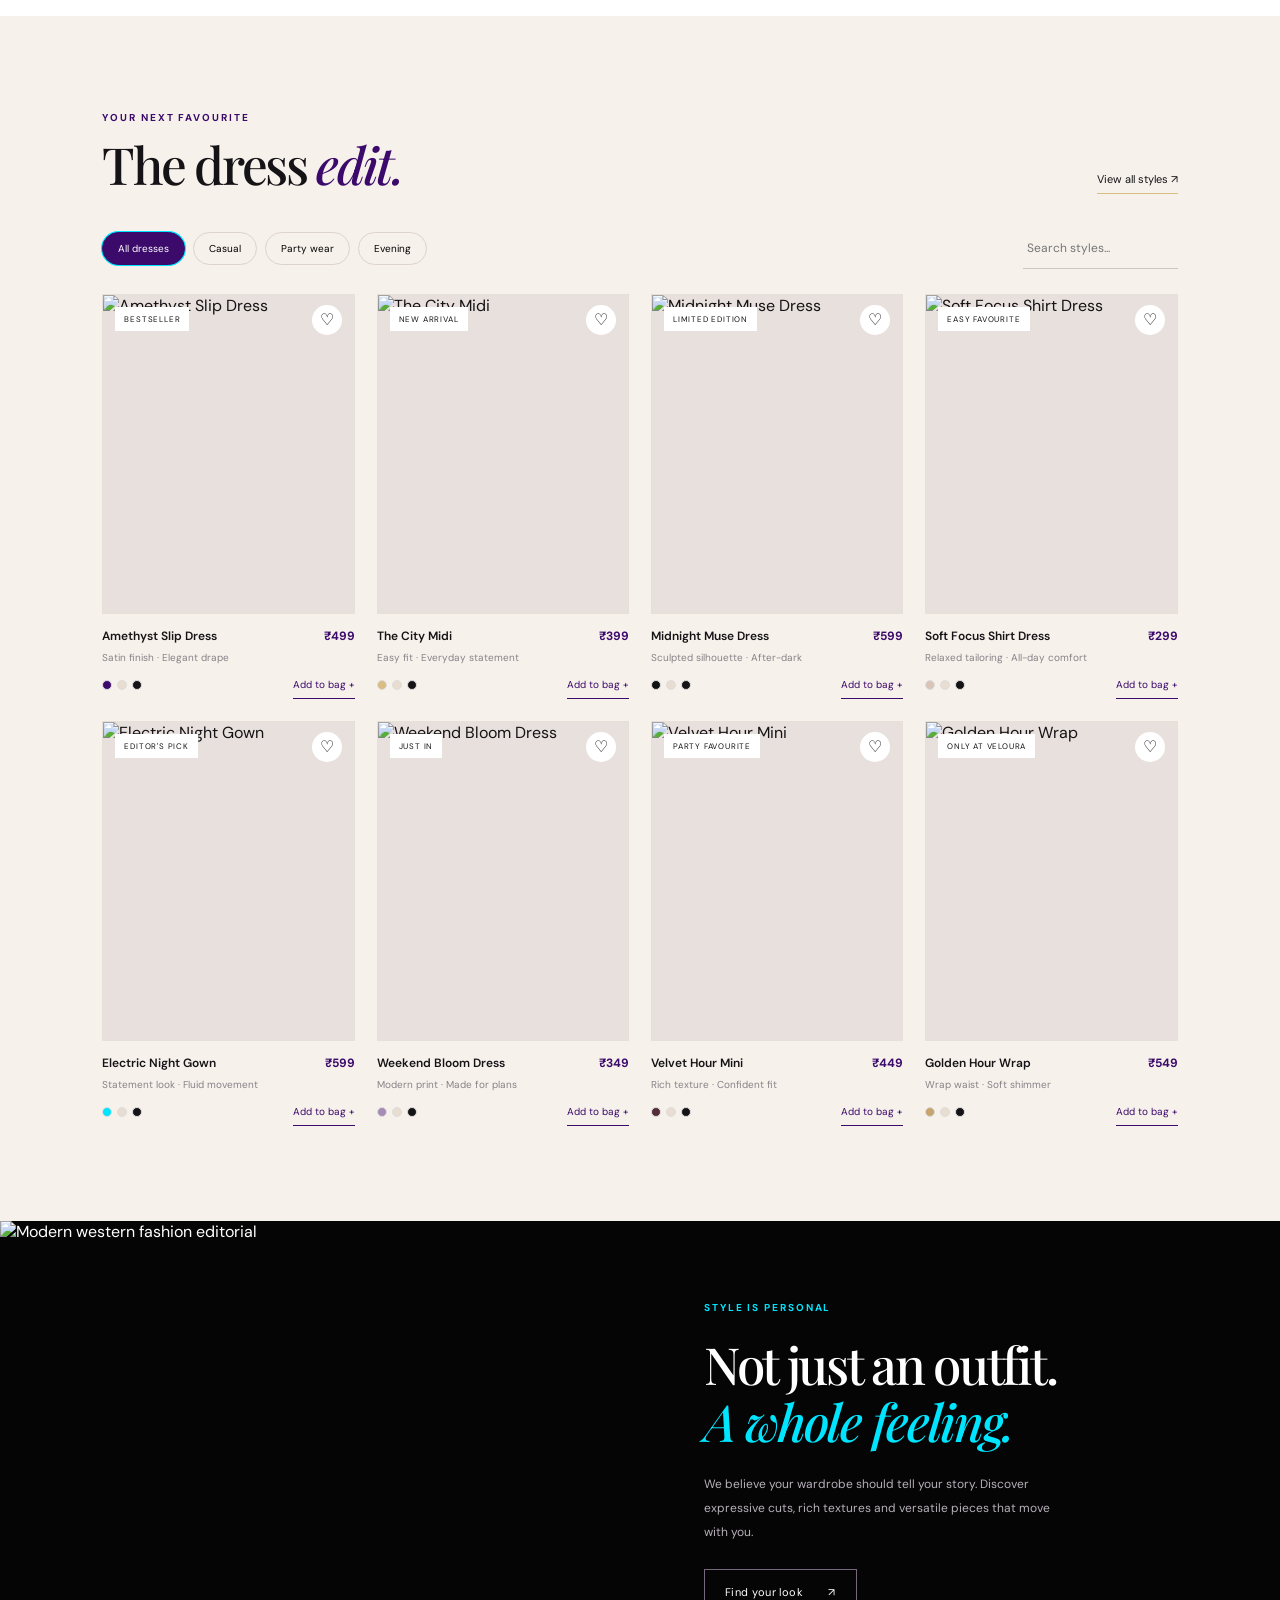
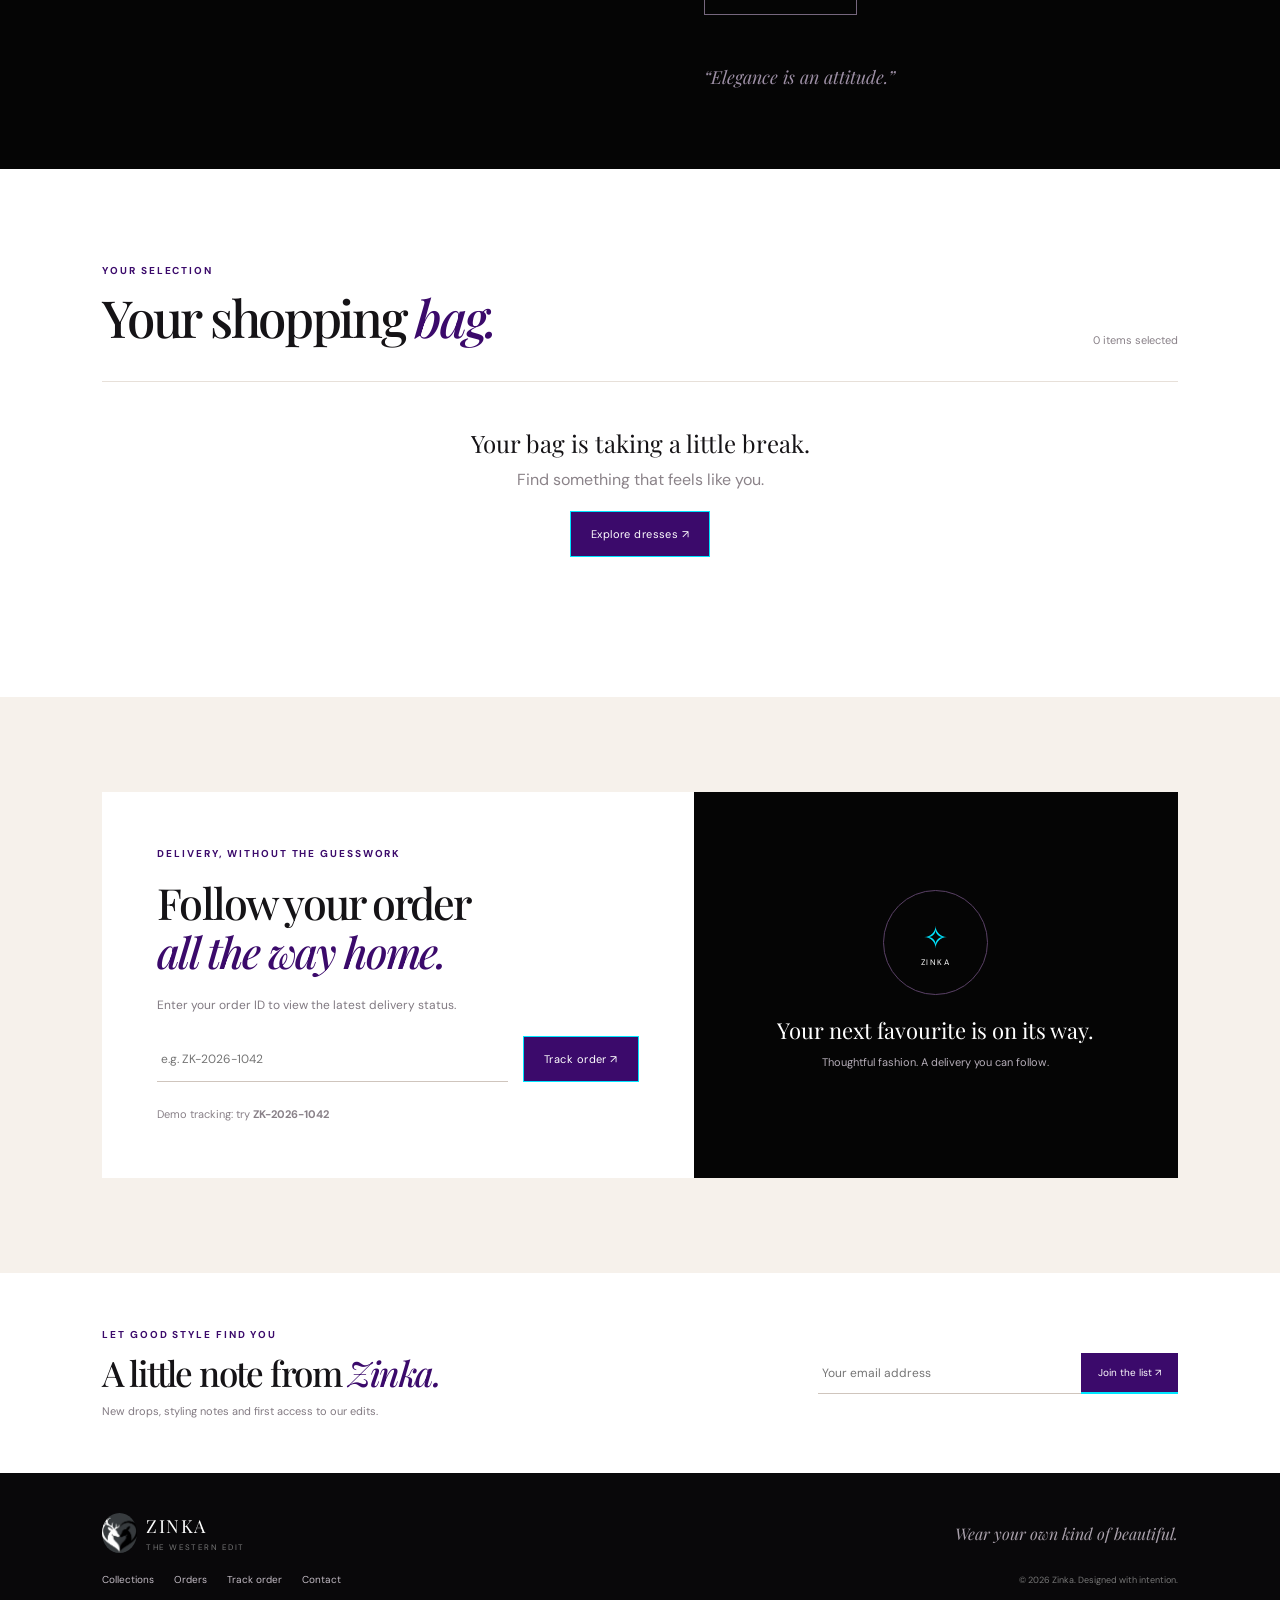
==== commit cc476eb3: "Replace footer logo image source" ====
--- a/index.html
+++ b/index.html
@@ -31,7 +31,7 @@
 <section id="track" class="section tracking-section"><div class="tracking-card"><div class="tracking-intro"><div class="eyebrow">DELIVERY, WITHOUT THE GUESSWORK</div><h2>Follow your order<br><em>all the way home.</em></h2><p>Enter your order ID to view the latest delivery status.</p><div class="track-form"><input id="trackingId" placeholder="e.g. ZK-2026-1042" aria-label="Order ID"><button class="btn btn-gold" onclick="trackOrder()">Track order ↗</button></div><small class="muted">Demo tracking: try <b>ZK-2026-1042</b></small></div><div id="trackingResult" class="tracking-result"><div class="package-art">✧<div>ZINKA</div></div><h3>Your next favourite is on its way.</h3><p>Thoughtful fashion. A delivery you can follow.</p></div></div></section>
 <section class="newsletter"><div><div class="eyebrow">LET GOOD STYLE FIND YOU</div><h2>A little note from <em>Zinka.</em></h2><p>New drops, styling notes and first access to our edits.</p></div><form onsubmit="subscribe(event)"><input type="email" id="email" placeholder="Your email address" required><button type="submit">Join the list ↗</button></form></section>
 </main>
-<footer><a class="brand footer-brand" href="#home"><img src="assets/logo.jpg" alt=""><span>ZINKA<small>THE WESTERN EDIT</small></span></a><p>Wear your own kind of beautiful.</p><div class="footer-links"><a href="#collections">Collections</a><a href="#orders">Orders</a><a href="#track">Track order</a><a href="mailto:hello@zinka.example">Contact</a></div><small>© 2026 Zinka. Designed with intention.</small></footer>
+<footer><a class="brand footer-brand" href="#home"><img src="logo.jpg" alt=""><span>ZINKA<small>THE WESTERN EDIT</small></span></a><p>Wear your own kind of beautiful.</p><div class="footer-links"><a href="#collections">Collections</a><a href="#orders">Orders</a><a href="#track">Track order</a><a href="mailto:hello@zinka.example">Contact</a></div><small>© 2026 Zinka. Designed with intention.</small></footer>
 <div id="toast" class="toast" role="status"></div>
 <script src="Zinka.js"></script>
 </body></html>
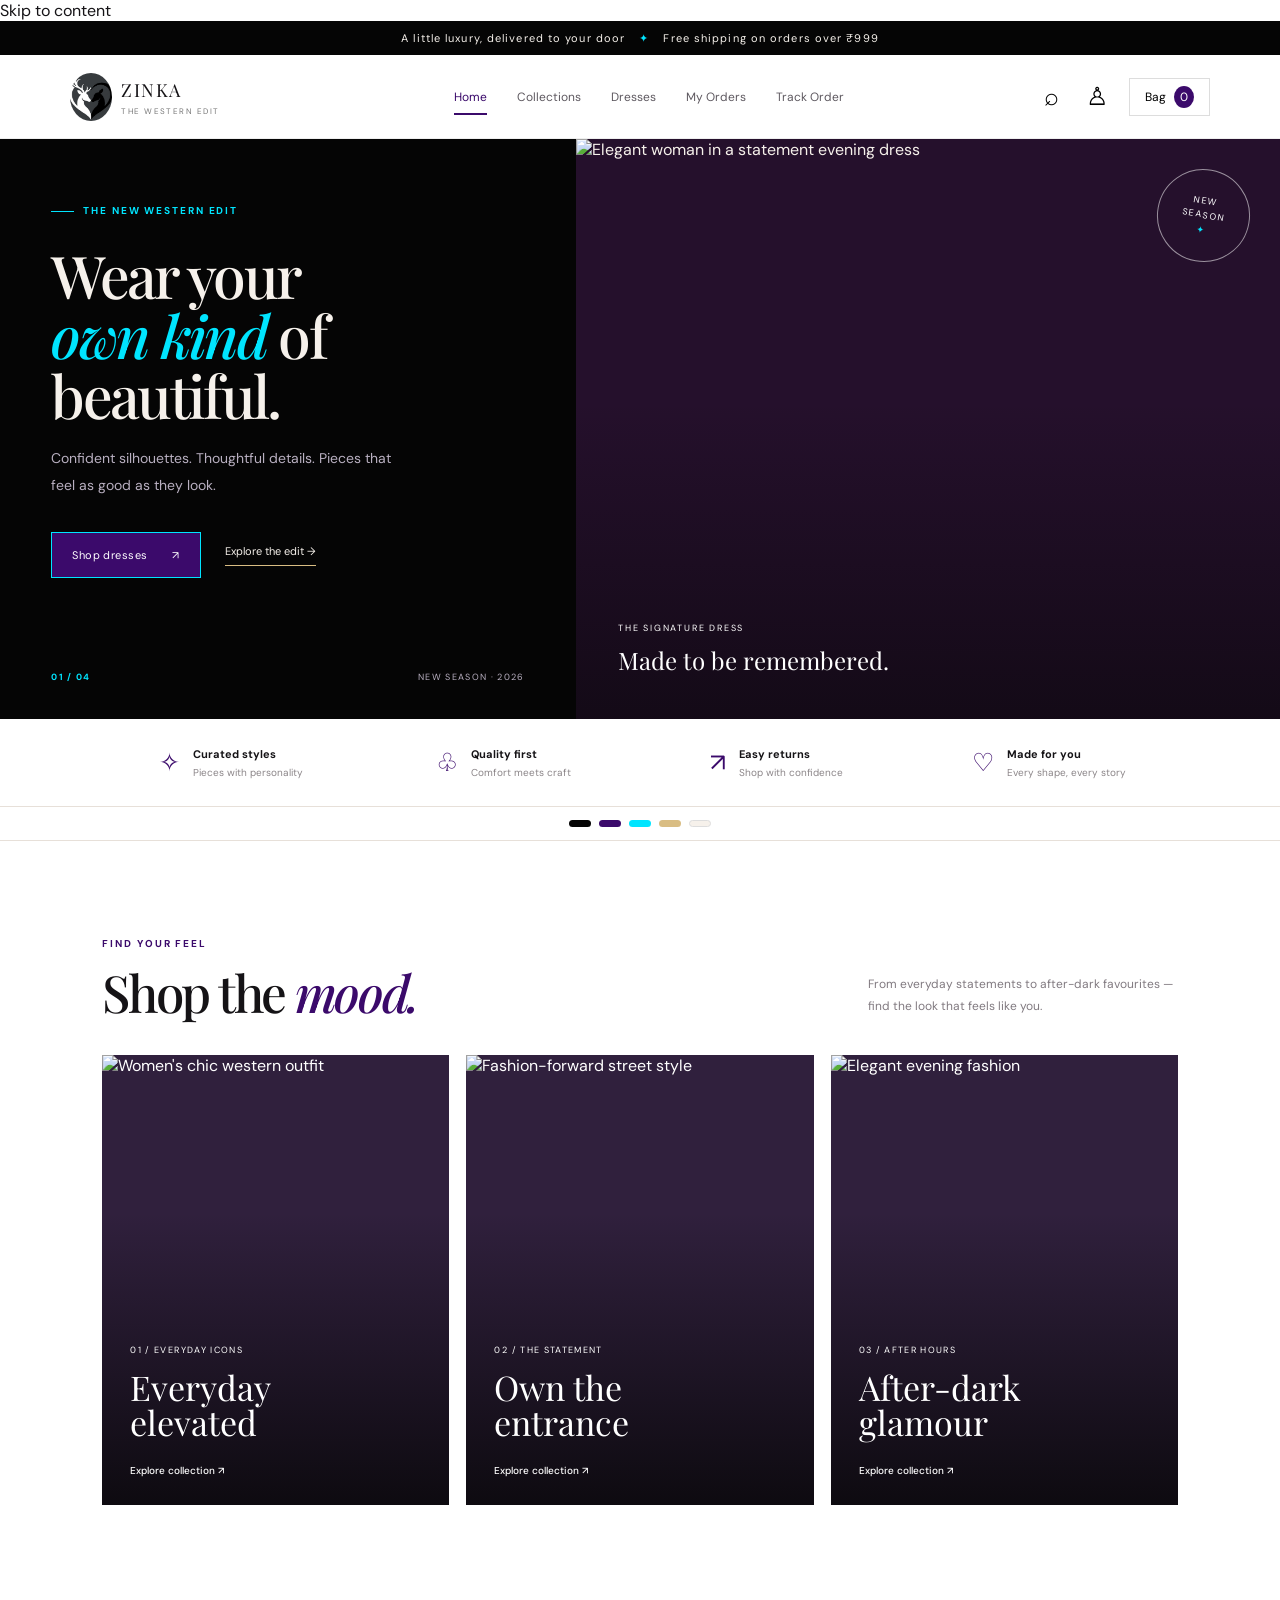
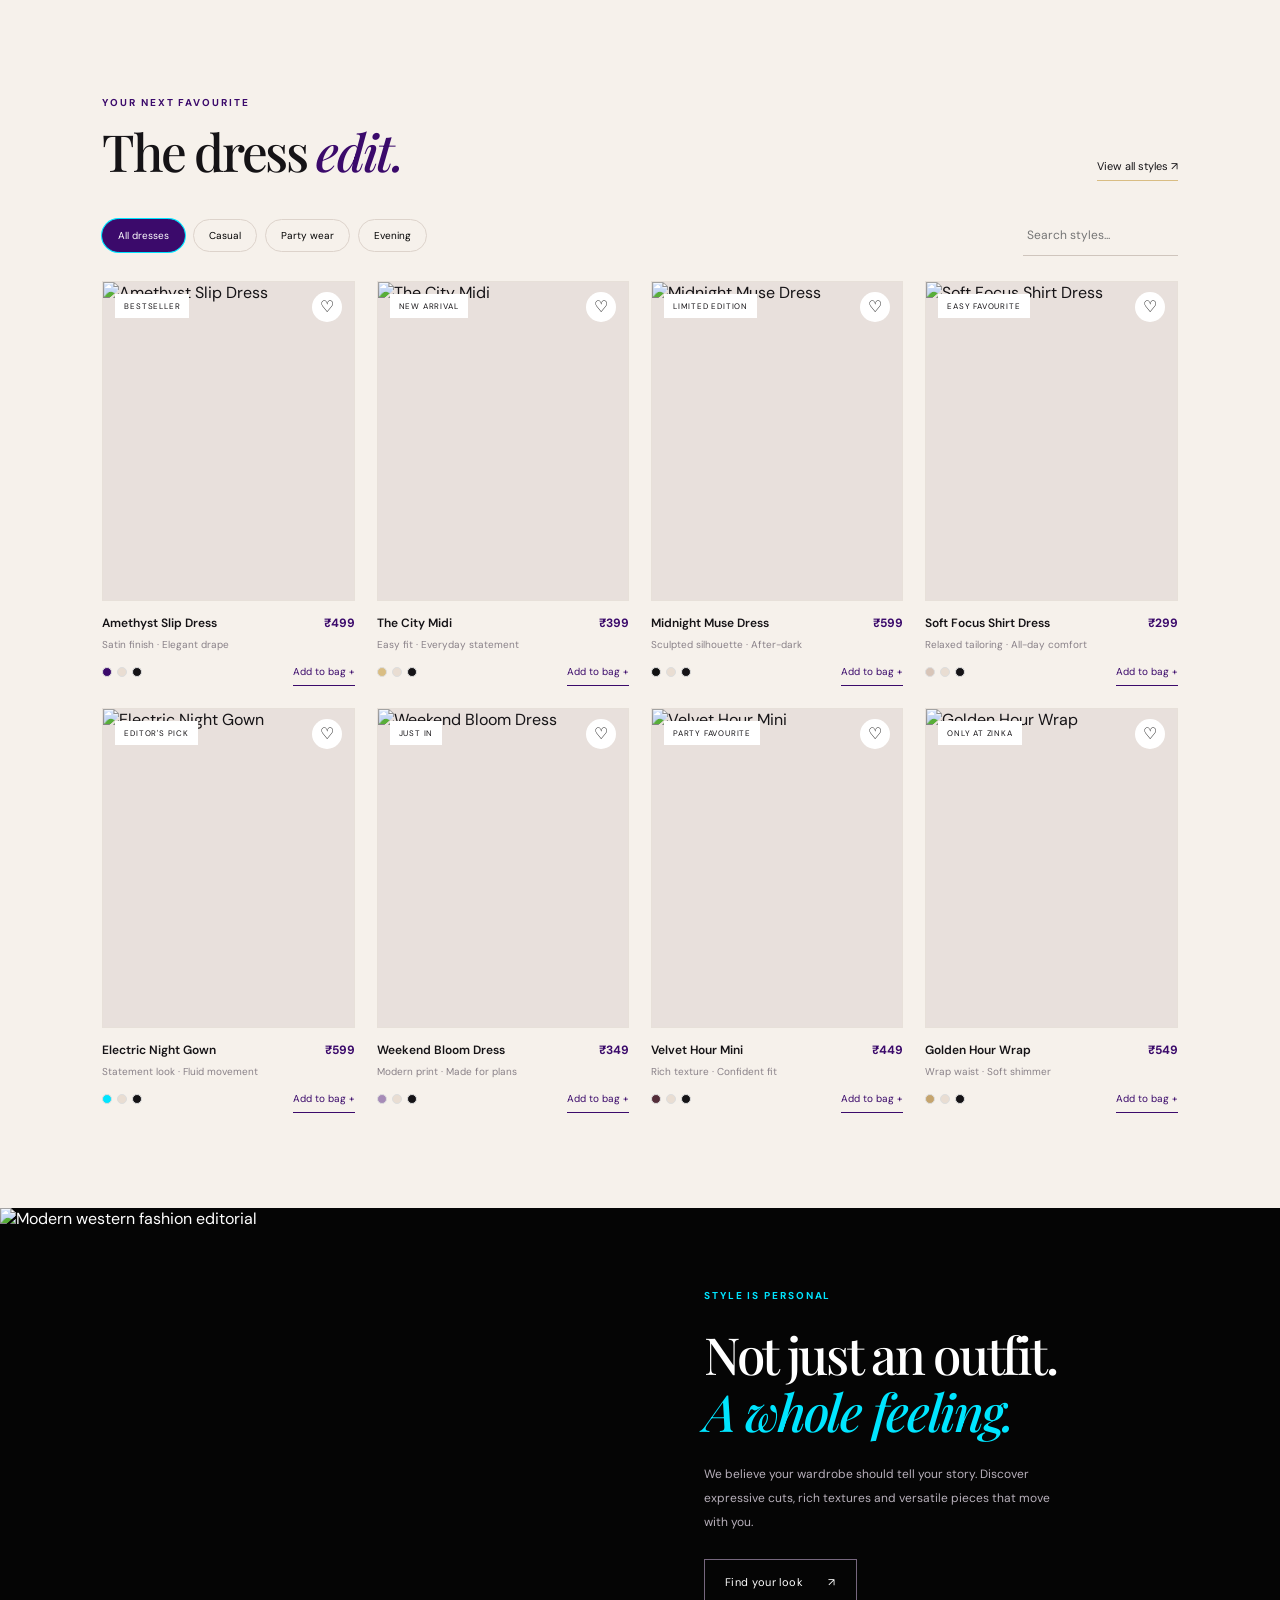
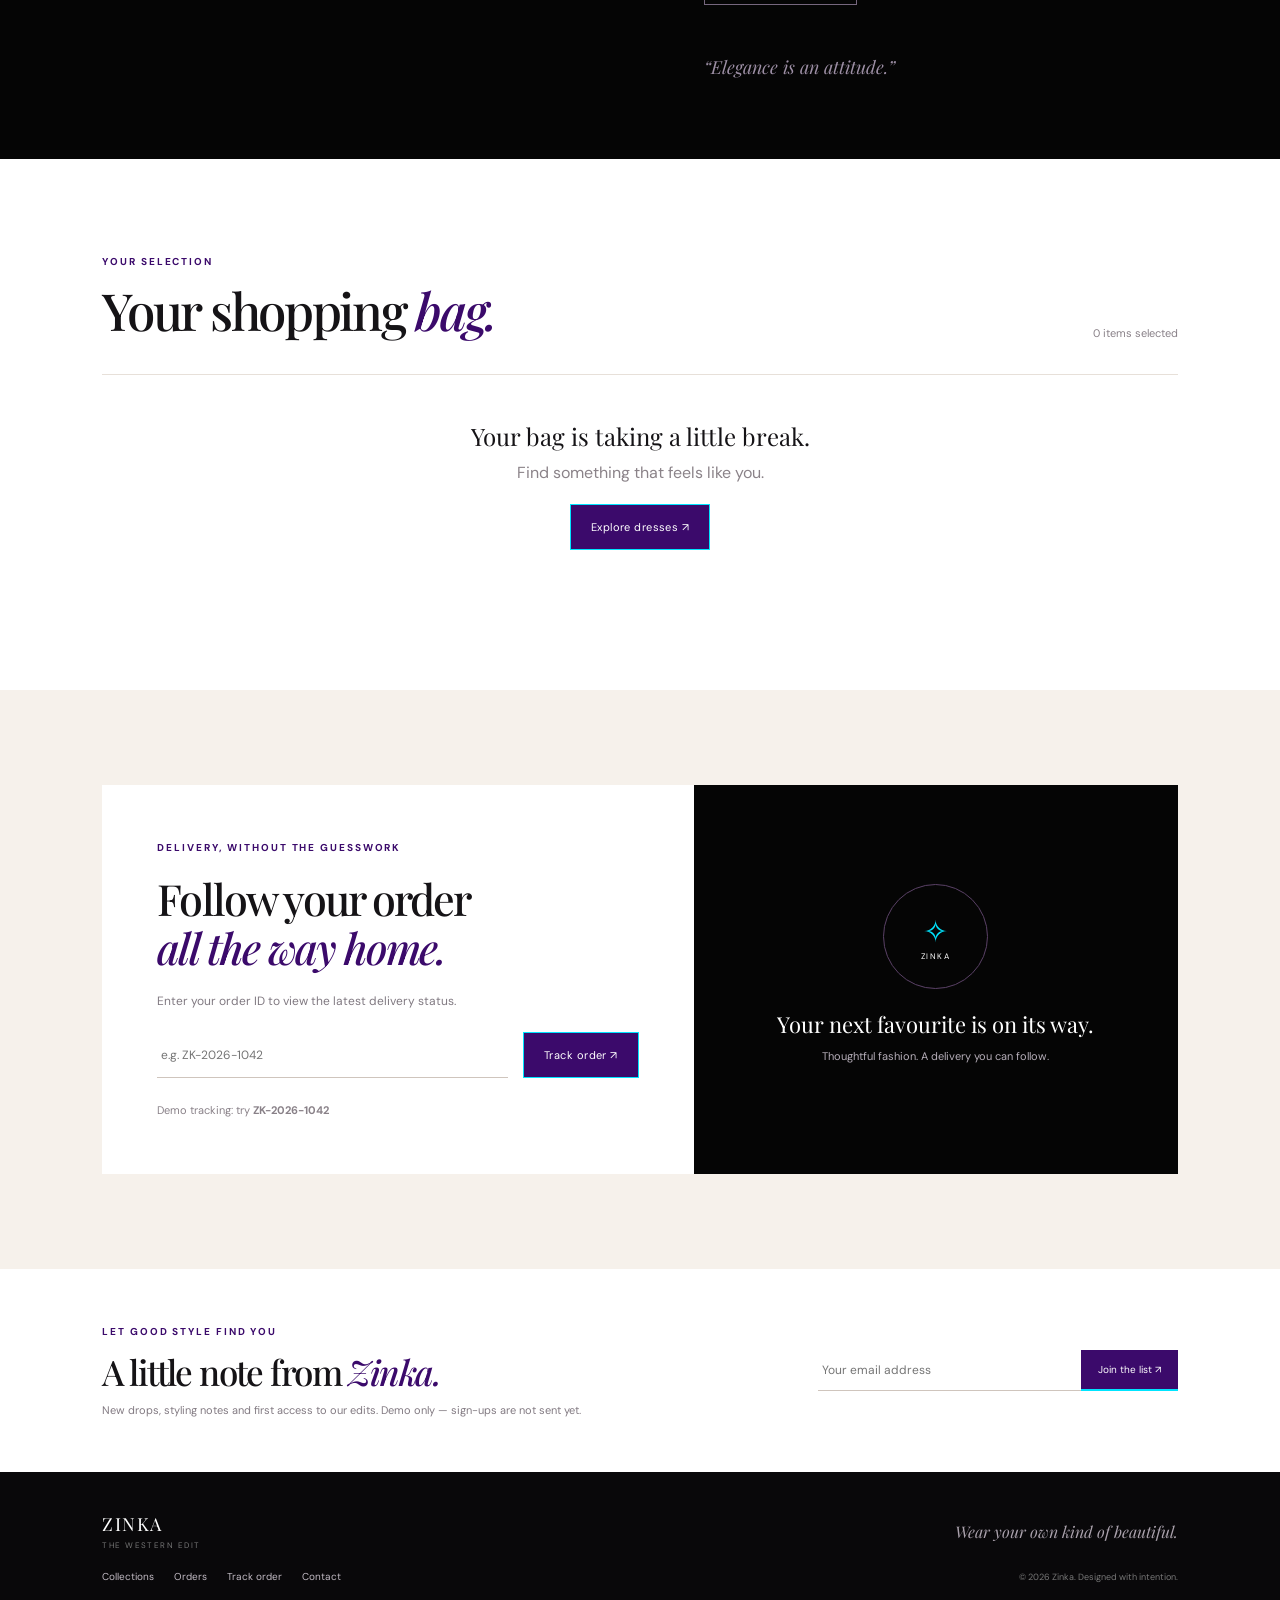
==== commit 697d4d9e: "Refactor footer and enhance accessibility features Updated the footer structure and added new sectio" ====
--- a/index.html
+++ b/index.html
@@ -6,32 +6,131 @@
 <title>Zinka — Western Wear, Reimagined</title>
 <link rel="preconnect" href="https://fonts.googleapis.com"><link rel="preconnect" href="https://fonts.gstatic.com" crossorigin>
 <link href="https://fonts.googleapis.com/css2?family=DM+Sans:wght@400;500;600;700&family=Playfair+Display:wght@500;600;700&display=swap" rel="stylesheet">
-<link rel="stylesheet" href="Zinka.css">
+<link rel="stylesheet" href="Zinka.css?v=3">
 </head>
 <body>
+<a class="skip-link" href="#main-content">Skip to content</a>
 <div class="announcement">A little luxury, delivered to your door <span>✦</span> Free shipping on orders over ₹999</div>
 <header class="topbar">
-  <button class="icon-btn mobile-menu" aria-label="Open menu" onclick="toggleMenu()">☰</button>
-  <a class="brand" href="#home" aria-label="Zinka home"><img src="logo.jpg" alt="Zinka deer heart logo"><span>ZINKA<small>THE WESTERN EDIT</small></span></a>
-  <nav id="mainNav"><a href="#home" class="active">Home</a><a href="#collections">Collections</a><a href="#category">Dresses</a><a href="#orders">My Orders</a><a href="#track">Track Order</a></nav>
-  <div class="header-actions"><button class="icon-btn" aria-label="Search" onclick="document.getElementById('searchBox').focus()">⌕</button><button class="icon-btn" aria-label="Account" onclick="toast('Account sign-in coming soon')">♙</button><button class="bag-btn" onclick="go('orders')">Bag <span id="bagCount">0</span></button></div>
+  <button class="icon-btn mobile-menu" aria-label="Open menu" aria-controls="mainNav" aria-expanded="false" onclick="toggleMenu()">☰</button>
+  <a class="brand" href="#home" aria-label="Zinka home">
+    <img src="logo.jpg" alt="Zinka deer heart logo">
+    <span>ZINKA<small>THE WESTERN EDIT</small></span></a>
+  <nav id="mainNav">
+    <a href="#home" class="active">Home</a><a href="#collections">Collections</a>
+    <a href="#category">Dresses</a><a href="#orders">My Orders</a><a href="#track">Track Order</a></nav>
+  <div class="header-actions">
+    <button class="icon-btn" aria-label="Search" onclick="openSearch()">⌕</button>
+    <button class="icon-btn" aria-label="Account" onclick="toast('Account sign-in coming soon')">♙</button>
+    <button class="bag-btn" onclick="go('orders')">Bag <span id="bagCount">0</span></button></div>
 </header>
-<main>
+<main id="main-content">
 <section id="home" class="hero">
-  <div class="hero-copy"><div class="eyebrow"><span></span> THE NEW WESTERN EDIT</div><h1>Wear your<br><em>own kind</em> of<br>beautiful.</h1><p>Confident silhouettes. Thoughtful details. Pieces that feel as good as they look.</p><div class="hero-actions"><a class="btn btn-gold" href="#category">Shop dresses <span>↗</span></a><a class="text-link" href="#collections">Explore the edit <span>→</span></a></div><div class="hero-foot"><b>01 / 04</b><span>NEW SEASON · 2026</span></div></div>
+  <div class="hero-copy">
+    <div class="eyebrow"><span></span> THE NEW WESTERN EDIT</div>
+    <h1>Wear your<br><em>own kind</em> of<br>beautiful.</h1>
+    <p>Confident silhouettes. Thoughtful details. Pieces that feel as good as they look.</p>
+    <div class="hero-actions">
+      <a class="btn btn-gold" href="#category">Shop dresses <span>↗</span></a>
+      <a class="text-link" href="#collections">Explore the edit <span>→</span></a>
+    </div>
+    <div class="hero-foot"><b>01 / 04</b><span>NEW SEASON · 2026</span></div>
+  </div>
   <div class="hero-visual"><img class="hero-img" src="https://images.unsplash.com/photo-1539008835657-9e8e9680c956?auto=format&fit=crop&w=1100&q=85" alt="Elegant woman in a statement evening dress"><div class="image-note"><span>THE SIGNATURE DRESS</span><b>Made to be remembered.</b></div><div class="round-stamp">NEW<br>SEASON<br><span>✦</span></div></div>
 </section>
-<section class="benefits"><div><span class="benefit-icon">✧</span><p><b>Curated styles</b><small>Pieces with personality</small></p></div><div><span class="benefit-icon">♧</span><p><b>Quality first</b><small>Comfort meets craft</small></p></div><div><span class="benefit-icon">↗</span><p><b>Easy returns</b><small>Shop with confidence</small></p></div><div><span class="benefit-icon">♡</span><p><b>Made for you</b><small>Every shape, every story</small></p></div></section>
-<div class="palette-strip" aria-label="Zinka brand color palette"><span style="background:#050505" title="Jet Black"></span><span style="background:#3B0A6B" title="Royal Amethyst"></span><span style="background:#00E5FF" title="Electric Cyan"></span><span style="background:#D9BD83" title="Gold"></span><span style="background:#F6F1EB;border:1px solid #ddd" title="Warm Cream"></span></div>
-<section id="collections" class="section collection-section"><div class="section-heading"><div><div class="eyebrow">FIND YOUR FEEL</div><h2>Shop the <em>mood.</em></h2></div><p>From everyday statements to after-dark favourites — find the look that feels like you.</p></div>
-<div class="collection-grid"><a href="#category" class="collection-card collection-one"><img src="https://images.unsplash.com/photo-1496747611176-843222e1e57c?auto=format&fit=crop&w=800&q=80" alt="Women's chic western outfit"><span>01 / EVERYDAY ICONS</span><h3>Everyday<br>elevated</h3><b>Explore collection ↗</b></a><a href="#category" class="collection-card collection-two"><img src="https://images.unsplash.com/photo-1515886657613-9f3515b0c78f?auto=format&fit=crop&w=800&q=80" alt="Fashion-forward street style"><span>02 / THE STATEMENT</span><h3>Own the<br>entrance</h3><b>Explore collection ↗</b></a><a href="#category" class="collection-card collection-three"><img src="https://images.unsplash.com/photo-1566174053879-31528523f8ae?auto=format&fit=crop&w=800&q=80" alt="Elegant evening fashion"><span>03 / AFTER HOURS</span><h3>After-dark<br>glamour</h3><b>Explore collection ↗</b></a></div></section>
-<section id="category" class="section products-section"><div class="section-heading"><div><div class="eyebrow">YOUR NEXT FAVOURITE</div><h2>The dress <em>edit.</em></h2></div><a class="text-link" href="#category">View all styles ↗</a></div><div class="filters"><div class="chips"><button class="chip selected" onclick="filterProducts('All',this)">All dresses</button><button class="chip" onclick="filterProducts('Casual',this)">Casual</button><button class="chip" onclick="filterProducts('Party',this)">Party wear</button><button class="chip" onclick="filterProducts('Evening',this)">Evening</button></div><input id="searchBox" type="search" placeholder="Search styles..." oninput="searchProducts(this.value)"></div><div id="productGrid" class="product-grid"></div></section>
-<section class="editorial"><div class="editorial-img"><img src="https://images.unsplash.com/photo-1529139574466-a303027c1d8b?auto=format&fit=crop&w=1100&q=85" alt="Modern western fashion editorial"></div><div class="editorial-copy"><div class="eyebrow">STYLE IS PERSONAL</div><h2>Not just an outfit.<br><em>A whole feeling.</em></h2><p>We believe your wardrobe should tell your story. Discover expressive cuts, rich textures and versatile pieces that move with you.</p><a class="btn btn-outline" href="#category">Find your look <span>↗</span></a><div class="editorial-quote">“Elegance is an attitude.”</div></div></section>
-<section id="orders" class="section order-section"><div class="section-heading"><div><div class="eyebrow">YOUR SELECTION</div><h2>Your shopping <em>bag.</em></h2></div><span class="muted" id="bagSummary">0 items selected</span></div><div id="cartContent" class="cart-content"></div></section>
-<section id="track" class="section tracking-section"><div class="tracking-card"><div class="tracking-intro"><div class="eyebrow">DELIVERY, WITHOUT THE GUESSWORK</div><h2>Follow your order<br><em>all the way home.</em></h2><p>Enter your order ID to view the latest delivery status.</p><div class="track-form"><input id="trackingId" placeholder="e.g. ZK-2026-1042" aria-label="Order ID"><button class="btn btn-gold" onclick="trackOrder()">Track order ↗</button></div><small class="muted">Demo tracking: try <b>ZK-2026-1042</b></small></div><div id="trackingResult" class="tracking-result"><div class="package-art">✧<div>ZINKA</div></div><h3>Your next favourite is on its way.</h3><p>Thoughtful fashion. A delivery you can follow.</p></div></div></section>
-<section class="newsletter"><div><div class="eyebrow">LET GOOD STYLE FIND YOU</div><h2>A little note from <em>Zinka.</em></h2><p>New drops, styling notes and first access to our edits.</p></div><form onsubmit="subscribe(event)"><input type="email" id="email" placeholder="Your email address" required><button type="submit">Join the list ↗</button></form></section>
+<section class="benefits">
+  <div><span class="benefit-icon">✧</span><p><b>Curated styles</b>
+    <small>Pieces with personality</small></p></div>
+  <div><span class="benefit-icon">♧</span><p><b>Quality first</b>
+    <small>Comfort meets craft</small></p></div><div>
+      <span class="benefit-icon">↗</span><p><b>Easy returns</b>
+        <small>Shop with confidence</small></p></div>
+  <div><span class="benefit-icon">♡</span><p>
+    <b>Made for you</b>
+    <small>Every shape, every story</small></p>
+  </div>
+</section>
+<div class="palette-strip" aria-label="Zinka brand color palette">
+  <span style="background:#050505" title="Jet Black">
+  </span><span style="background:#3B0A6B" title="Royal Amethyst"></span>
+  <span style="background:#00E5FF" title="Electric Cyan"></span>
+  <span style="background:#D9BD83" title="Gold"></span>
+  <span style="background:#F6F1EB;border:1px solid #ddd" title="Warm Cream"></span>
+</div>
+<section id="collections" class="section collection-section">
+  <div class="section-heading"><div>
+    <div class="eyebrow">FIND YOUR FEEL</div><h2>Shop the <em>mood.</em></h2></div>
+    <p>From everyday statements to after-dark favourites — find the look that feels like you.</p>
+  </div>
+<div class="collection-grid"><a href="#category" class="collection-card collection-one">
+  <img src="https://images.unsplash.com/photo-1496747611176-843222e1e57c?auto=format&fit=crop&w=800&q=80" alt="Women's chic western outfit">
+  <span>01 / EVERYDAY ICONS</span><h3>Everyday<br>elevated</h3><b>Explore collection ↗</b></a>
+  <a href="#category" class="collection-card collection-two"><img src="https://images.unsplash.com/photo-1515886657613-9f3515b0c78f?auto=format&fit=crop&w=800&q=80" alt="Fashion-forward street style"><span>02 / THE STATEMENT</span>
+    <h3>Own the<br>entrance</h3><b>Explore collection ↗</b></a>
+  <a href="#category" class="collection-card collection-three">
+    <img src="https://images.unsplash.com/photo-1566174053879-31528523f8ae?auto=format&fit=crop&w=800&q=80" alt="Elegant evening fashion"><span>03 / AFTER HOURS</span>
+    <h3>After-dark<br>glamour</h3><b>Explore collection ↗</b></a></div></section>
+<section id="category" class="section products-section">
+  <div class="section-heading"><div><div class="eyebrow">YOUR NEXT FAVOURITE</div>
+    <h2>The dress <em>edit.</em></h2></div><a class="text-link" href="#category">View all styles ↗</a></div><div class="filters">
+      <div class="chips">
+        <button class="chip selected" onclick="filterProducts('All',this)">All dresses</button>
+        <button class="chip" onclick="filterProducts('Casual',this)">Casual</button>
+        <button class="chip" onclick="filterProducts('Party',this)">Party wear</button>
+        <button class="chip" onclick="filterProducts('Evening',this)">Evening</button>
+      </div>
+      <input id="searchBox" aria-label="Search dresses" type="search" placeholder="Search styles..." oninput="searchProducts(this.value)"></div>
+  <div id="productGrid" class="product-grid"></div>
+</section>
+<section class="editorial">
+  <div class="editorial-img">
+    <img src="https://images.unsplash.com/photo-1529139574466-a303027c1d8b?auto=format&fit=crop&w=1100&q=85" alt="Modern western fashion editorial">
+  </div><div class="editorial-copy">
+    <div class="eyebrow">STYLE IS PERSONAL</div>
+    <h2>Not just an outfit.<br>
+      <em>A whole feeling.</em>
+    </h2><p>We believe your wardrobe should tell your story. Discover expressive cuts, rich textures and versatile pieces that move with you.</p>
+    <a class="btn btn-outline" href="#category">Find your look <span>↗</span></a>
+    <div class="editorial-quote">“Elegance is an attitude.”</div></div>
+</section>
+<section id="orders" class="section order-section">
+  <div class="section-heading"><div><div class="eyebrow">YOUR SELECTION</div>
+    <h2>Your shopping <em>bag.</em></h2></div><span class="muted" id="bagSummary">0 items selected</span>
+  </div><div id="cartContent" class="cart-content"></div></section>
+<section id="track" class="section tracking-section">
+  <div class="tracking-card"><div class="tracking-intro">
+    <div class="eyebrow">DELIVERY, WITHOUT THE GUESSWORK</div>
+    <h2>Follow your order<br><em>all the way home.</em></h2>
+    <p>Enter your order ID to view the latest delivery status.</p><div class="track-form" role="search"><input id="trackingId" placeholder="e.g. ZK-2026-1042" aria-label="Order ID">
+      <button class="btn btn-gold" onclick="trackOrder()">Track order ↗</button></div>
+    <small class="muted">Demo tracking: try <b>ZK-2026-1042</b></small></div><div id="trackingResult" class="tracking-result" aria-live="polite">
+      <div class="package-art">✧<div>ZINKA</div></div>
+      <h3>Your next favourite is on its way.</h3>
+      <p>Thoughtful fashion. A delivery you can follow.</p></div></div>
+</section>
+<section class="newsletter"><div><div class="eyebrow">LET GOOD STYLE FIND YOU</div>
+  <h2>A little note from <em>Zinka.</em></h2>
+  <p>New drops, styling notes and first access to our edits. Demo only — sign-ups are not sent yet.</p>
+</div>
+  <form onsubmit="subscribe(event)">
+  <input type="email" id="email" aria-label="Your email address" autocomplete="email" placeholder="Your email address" required>
+  <button type="submit">Join the list ↗</button>
+</form>
+</section>
 </main>
-<footer><a class="brand footer-brand" href="#home"><img src="logo.jpg" alt=""><span>ZINKA<small>THE WESTERN EDIT</small></span></a><p>Wear your own kind of beautiful.</p><div class="footer-links"><a href="#collections">Collections</a><a href="#orders">Orders</a><a href="#track">Track order</a><a href="mailto:hello@zinka.example">Contact</a></div><small>© 2026 Zinka. Designed with intention.</small></footer>
-<div id="toast" class="toast" role="status"></div>
-<script src="Zinka.js"></script>
-</body></html>
+<footer><a class="brand footer-brand" href="#home
+          img src="logo.jpg" alt="">
+  <span>ZINKA<small>THE WESTERN EDIT</small>
+  </span>
+</a><p>Wear your own kind of beautiful.</p>
+  <div class="footer-links">
+    <a href="#collections">Collections</a>
+    <a href="#orders">Orders</a><a href="#track">Track order</a>
+    <a href="mailto:hello@zinka.example">Contact</a>
+  </div>
+  <small>© 2026 Zinka. Designed with intention.</small>
+</footer>
+<div id="toast" class="toast" role="status" aria-live="polite" aria-atomic="true"></div>
+<script src="Zinka.js?v=3" defer></script>
+</body>
+</html>
--- a/Zinka.css
+++ b/Zinka.css
@@ -1,6 +1,1411 @@
-*{box-sizing:border-box} :root{--black:#050505;--ink:#151316;--purple:#3B0A6B;--cyan:#00E5FF;--gold:#D9BD83;--cream:#F6F1EB;--muted:#8c858d;--line:#e7e0d9}html{scroll-behavior:smooth;scroll-padding-top:90px}body{margin:0;color:var(--ink);font-family:'DM Sans',sans-serif;background:#fff}a{color:inherit;text-decoration:none}button,input{font:inherit}.announcement{background:var(--black);color:#F6F1EB;text-align:center;font-size:11px;letter-spacing:.1em;padding:10px}.announcement span{color:var(--cyan);padding:0 10px}.topbar{height:84px;display:flex;align-items:center;justify-content:space-between;padding:0 5.5%;gap:28px;background:#fff;position:sticky;top:0;z-index:10;border-bottom:1px solid #eee}.brand{display:flex;align-items:center;gap:9px;min-width:190px}.brand img{width:42px;height:48px;object-fit:cover;object-position:center;border-radius:50%;background:#34383a}.brand span{font-family:'Playfair Display',serif;letter-spacing:.2em;font-size:18px}.brand small{display:block;font:8px 'DM Sans',sans-serif;letter-spacing:.2em;margin-top:4px;color:#777}nav{display:flex;gap:30px;align-items:center}nav a{font-size:12px;color:#5e5960;position:relative}nav a:hover,nav a.active{color:var(--purple)}nav a.active:after{content:'';height:2px;position:absolute;bottom:-10px;left:0;right:0;background:var(--purple)}.header-actions{display:flex;align-items:center;gap:15px}.icon-btn{border:0;background:transparent;font-size:25px;cursor:pointer}.bag-btn{border:1px solid #ddd;padding:10px 15px;background:#fff;font-size:12px;cursor:pointer}.bag-btn span{background:var(--purple);color:#fff;border-radius:50%;padding:3px 6px;margin-left:5px}.mobile-menu{display:none}.hero{display:grid;grid-template-columns:.9fr 1.1fr;min-height:620px;background:var(--black);color:var(--cream)}.hero-copy{padding:80px 7vw 35px 10vw;display:flex;flex-direction:column;align-items:flex-start}.eyebrow{font-size:10px;letter-spacing:.19em;font-weight:700;color:var(--purple);display:flex;align-items:center;gap:9px}.eyebrow span{width:23px;height:1px;background:var(--purple)}h1,h2,h3,p{margin-top:0}h1,h2{font-family:'Playfair Display',serif;font-weight:500;letter-spacing:-.045em}h1{font-size:clamp(48px,5.5vw,78px);line-height:1.02;margin:26px 0 20px}h1 em,h2 em{font-weight:500;color:var(--purple)}.hero-copy>p{font-size:14px;line-height:1.9;color:#b9b0c1;max-width:350px}.hero-actions{display:flex;align-items:center;gap:25px;margin-top:20px}.hero-copy .eyebrow{color:var(--cyan)}.hero-copy .eyebrow span{background:var(--cyan)}.hero-copy h1 em{color:var(--cyan)}.hero-copy .text-link{color:var(--cream);border-color:var(--gold)}.btn{display:inline-flex;align-items:center;justify-content:center;gap:25px;padding:15px 20px;border:0;font-size:11px;letter-spacing:.04em;cursor:pointer;transition:.2s}.btn-gold{background:var(--purple);color:#fff;border:1px solid var(--cyan)}.btn-gold:hover{background:#250343;transform:translateY(-2px);box-shadow:0 0 18px #00e5ff30}.text-link{font-size:11px;border-bottom:1px solid var(--gold);padding-bottom:7px}.hero-foot{margin-top:auto;padding-top:55px;width:100%;display:flex;justify-content:space-between;font-size:9px;letter-spacing:.15em;color:#b9b0c1}.hero-foot b{color:var(--cyan)}.hero-visual{position:relative;min-height:550px;overflow:hidden;background:#25102c}.hero-img{width:100%;height:100%;position:absolute;inset:0;object-fit:cover;object-position:center 35%}.hero-visual:after{content:'';position:absolute;inset:0;background:linear-gradient(0deg,rgba(5,5,5,.55),transparent 55%)}.image-note{position:absolute;z-index:1;bottom:43px;left:42px;color:#fff}.image-note span{display:block;font-size:9px;letter-spacing:.2em;margin-bottom:10px}.image-note b{font:24px 'Playfair Display',serif}.round-stamp{position:absolute;z-index:1;right:30px;top:30px;width:93px;height:93px;border-radius:50%;border:1px solid #fff8;color:#fff;display:grid;place-content:center;text-align:center;font-size:9px;letter-spacing:.18em;line-height:1.6;transform:rotate(10deg)}.round-stamp span{color:var(--cyan)}.benefits{display:grid;grid-template-columns:repeat(4,1fr);padding:27px 8%;border-bottom:1px solid var(--line);gap:15px}.benefits>div{display:flex;align-items:center;justify-content:center;gap:13px}.benefit-icon{font-size:25px;color:var(--purple)}.benefits p{margin:0}.benefits b,.benefits small{display:block}.benefits b{font-size:11px}.benefits small{font-size:10px;color:#8b8588;margin-top:5px}.section{padding:95px 8%}.section-heading{display:flex;justify-content:space-between;align-items:end;gap:25px;margin-bottom:34px}.section-heading h2,.editorial h2,.newsletter h2{font-size:clamp(35px,4vw,52px);line-height:1.12;margin:12px 0 0}.section-heading>p{font-size:12px;line-height:1.8;color:#817a80;max-width:310px;margin-bottom:4px}.collection-grid{display:grid;grid-template-columns:repeat(3,1fr);gap:17px}.collection-card{height:450px;position:relative;overflow:hidden;color:white;padding:28px;display:flex;flex-direction:column;justify-content:flex-end;background:#30203d}.collection-card img{position:absolute;width:100%;height:100%;inset:0;object-fit:cover;transition:transform .5s}.collection-card:hover img{transform:scale(1.05)}.collection-card:after{content:'';position:absolute;inset:0;background:linear-gradient(0deg,rgba(5,5,5,.8),transparent 65%)}.collection-card>*:not(img){position:relative;z-index:1}.collection-card>span{font-size:9px;letter-spacing:.15em}.collection-card h3{font:34px/1.04 'Playfair Display',serif;margin:14px 0}.collection-card>b{font-size:10px;font-weight:500;margin-top:10px}.products-section{background:var(--cream)}.filters{display:flex;justify-content:space-between;gap:20px;margin-bottom:25px;align-items:center}.chips{display:flex;gap:8px;flex-wrap:wrap}.chip{border:1px solid #ddd3cb;background:transparent;padding:9px 15px;border-radius:30px;font-size:10px;cursor:pointer}.chip.selected,.chip:hover{background:var(--purple);border-color:var(--purple);color:white;box-shadow:0 0 0 1px var(--cyan)}.filters input,.track-form input,.newsletter input{border:0;border-bottom:1px solid #cfc5bd;padding:12px 4px;background:transparent;outline:none;font-size:12px}.filters input{max-width:190px}.product-grid{display:grid;grid-template-columns:repeat(4,1fr);gap:22px}.product-card{min-width:0}.product-image{height:320px;position:relative;overflow:hidden;background:#e8e0dc}.product-image img{width:100%;height:100%;object-fit:cover;transition:transform .4s}.product-card:hover .product-image img{transform:scale(1.04)}.tag{position:absolute;top:12px;left:12px;background:#fff;padding:7px 9px;font-size:8px;letter-spacing:.1em}.wish{position:absolute;right:12px;top:10px;border:0;background:#fff;border-radius:50%;width:30px;height:30px;cursor:pointer}.product-meta{display:flex;justify-content:space-between;gap:8px;align-items:center;margin-top:14px}.product-meta h3{font-size:12px;font-weight:600;margin:0}.price{font-size:12px;font-weight:700;white-space:nowrap}.product-card p{font-size:10px;color:#898188;margin:7px 0}.product-bottom{display:flex;justify-content:space-between;align-items:center}.swatches{display:flex;gap:5px}.swatches i{width:10px;height:10px;border-radius:50%;border:1px solid #ddd}.add-btn{border:0;border-bottom:1px solid var(--purple);background:transparent;color:var(--purple);padding:7px 0;font-size:10px;cursor:pointer}.editorial{display:grid;grid-template-columns:1fr 1fr;min-height:510px;background:var(--black);color:white}.editorial-img{min-height:470px}.editorial-img img{width:100%;height:100%;object-fit:cover}.editorial-copy{padding:80px 10%;align-self:center}.editorial-copy .eyebrow{color:var(--cyan)}.editorial-copy h2{margin:22px 0;font-size:clamp(36px,4vw,52px)}.editorial-copy h2 em{color:var(--cyan)}.editorial-copy p{color:#b8b0bb;font-size:12px;line-height:2;max-width:370px;margin-bottom:25px}.btn-outline{border:1px solid #76677e;color:white}.editorial-quote{margin-top:50px;color:#9d8fa5;font:italic 18px 'Playfair Display',serif}.order-section{background:#fff}.muted{font-size:11px;color:#898188}.cart-content{border-top:1px solid var(--line)}.empty-cart{padding:45px 0;text-align:center;color:#8b8389}.empty-cart strong{display:block;font:24px 'Playfair Display',serif;color:var(--ink);margin-bottom:10px}.cart-row{display:grid;grid-template-columns:90px 1fr auto auto;gap:20px;align-items:center;padding:18px 0;border-bottom:1px solid var(--line)}.cart-row img{width:90px;height:110px;object-fit:cover}.cart-row h3{font-size:13px;margin-bottom:7px}.cart-row p{font-size:11px;color:#888}.qty{display:flex;gap:12px;align-items:center}.qty button{width:25px;height:25px;border:1px solid #ddd;background:white;cursor:pointer}.remove{border:0;background:transparent;color:#8b8389;cursor:pointer;font-size:11px}.cart-total{display:flex;justify-content:space-between;align-items:center;margin-top:25px;padding:20px;background:#f8f5f1}.cart-total b{font:24px 'Playfair Display',serif}.tracking-section{background:var(--cream)}.tracking-card{display:grid;grid-template-columns:1.1fr .9fr;background:#fff;min-height:350px}.tracking-intro{padding:55px}.tracking-intro h2{font-size:43px;line-height:1.15;margin:18px 0}.tracking-intro p{color:#807981;font-size:12px;line-height:1.8}.track-form{display:flex;gap:15px;margin:20px 0}.track-form input{min-width:0;flex:1}.tracking-result{background:var(--black);color:white;display:flex;flex-direction:column;align-items:center;justify-content:center;text-align:center;padding:30px}.package-art{width:105px;height:105px;border:1px solid #5a4166;border-radius:50%;display:grid;place-content:center;color:var(--cyan);font-size:30px;margin-bottom:20px}.package-art div{font-size:8px;letter-spacing:.2em;color:white}.tracking-result h3{font:22px 'Playfair Display',serif;margin-bottom:10px}.tracking-result p{font-size:11px;color:#b6aeb9}.tracking-result .muted{color:#c2b9c7}.timeline{width:100%;max-width:310px;text-align:left;margin-top:12px}.timeline div{border-left:1px solid #65506e;padding:0 0 18px 20px;position:relative;font-size:11px}.timeline div:before{content:'✓';position:absolute;left:-10px;top:-5px;background:var(--purple);border-radius:50%;width:19px;height:19px;text-align:center;line-height:19px}.timeline small{display:block;color:#a79aaa;margin-top:5px}.newsletter{padding:55px 8%;display:flex;justify-content:space-between;align-items:center;gap:30px}.newsletter h2{font-size:35px;margin:12px 0}.newsletter p{font-size:11px;color:#827a82;margin:0}.newsletter form{display:flex;min-width:360px}.newsletter input{flex:1;min-width:0}.newsletter button{border:0;background:var(--purple);border-bottom:2px solid var(--cyan);color:white;padding:0 17px;font-size:10px;cursor:pointer}footer{background:#09080a;color:white;padding:40px 8%;display:grid;grid-template-columns:1fr 1fr;align-items:center;gap:20px}footer .brand{color:white}.footer-brand img{width:35px;height:40px}footer p{color:#aaa1ac;font:italic 16px 'Playfair Display',serif;text-align:right;margin:0}.footer-links{display:flex;gap:20px;font-size:10px;color:#c2bbc4}footer>small{font-size:9px;color:#777;justify-self:end}.toast{position:fixed;bottom:25px;left:50%;transform:translate(-50%,20px);opacity:0;background:#17111d;color:white;padding:13px 22px;font-size:12px;z-index:30;transition:.25s;pointer-events:none}.toast.show{opacity:1;transform:translate(-50%,0)}@media(max-width:1050px){.topbar{padding:0 3%;gap:12px}.brand{min-width:160px}.brand span{font-size:15px}nav{gap:15px}.hero-copy{padding-left:7vw;padding-right:4vw}.product-grid{grid-template-columns:repeat(2,1fr)}.product-image{height:370px}.collection-card{height:380px}.section{padding:75px 6%}}@media(max-width:720px){.announcement{font-size:9px}.topbar{height:70px;padding:0 17px}.mobile-menu{display:block;font-size:20px}.brand{min-width:0;gap:6px}.brand img{width:32px;height:38px}.brand span{font-size:13px}.brand small{font-size:6px}.header-actions{gap:7px}.header-actions .icon-btn{font-size:21px}.bag-btn{padding:8px;font-size:10px}nav{display:none;position:absolute;top:70px;left:0;right:0;background:white;padding:22px;flex-direction:column;align-items:flex-start;border-bottom:1px solid #eee}nav.open{display:flex}.hero{grid-template-columns:1fr}.hero-copy{padding:55px 8% 25px;min-height:450px}.hero-visual{min-height:430px}.hero-foot{padding-top:35px}.benefits{grid-template-columns:1fr 1fr;padding:22px 5%;gap:22px}.benefits>div{justify-content:flex-start}.section{padding:60px 6%}.section-heading{align-items:flex-start;flex-direction:column;margin-bottom:25px}.section-heading h2{font-size:40px}.collection-grid{grid-template-columns:1fr;gap:14px}.collection-card{height:400px}.filters{align-items:flex-start;flex-direction:column}.filters input{max-width:none;width:100%}.product-grid{gap:17px 12px}.product-image{height:245px}.product-meta{align-items:flex-start;flex-direction:column;gap:5px}.product-card p{line-height:1.5}.editorial{grid-template-columns:1fr}.editorial-img{min-height:350px;height:350px}.editorial-copy{padding:55px 8%}.editorial-quote{margin-top:30px}.tracking-card{grid-template-columns:1fr}.tracking-intro{padding:35px 7%}.tracking-intro h2{font-size:36px}.track-form{flex-direction:column}.tracking-result{min-height:290px}.newsletter{padding:45px 7%;align-items:flex-start;flex-direction:column}.newsletter form{min-width:0;width:100%}.newsletter h2{font-size:30px}footer{grid-template-columns:1fr;padding:35px 7%}footer p{text-align:left}.footer-links{flex-wrap:wrap}.cart-row{grid-template-columns:65px 1fr auto;gap:12px}.cart-row img{width:65px;height:85px}.cart-row .qty{grid-column:2;grid-row:2}.cart-row .remove{grid-column:3;grid-row:1}.cart-row .price{grid-column:3;grid-row:2}.cart-total{gap:12px;flex-wrap:wrap}}@media(max-width:390px){.product-image{height:205px}.hero-copy h1{font-size:48px}.header-actions .icon-btn:first-child{display:none}.brand span{letter-spacing:.12em}}
+*{
+  box-sizing:border-box
+}
+ :root{
+  --black:#050505;
+  --ink:#151316;
+  --purple:#3B0A6B;
+  --cyan:#00E5FF;
+  --gold:#D9BD83;
+  --cream:#F6F1EB;
+  --muted:#8c858d;
+  --line:#e7e0d9
+}
+html{
+  scroll-behavior:smooth;
+  scroll-padding-top:90px
+}
+body{
+  margin:0;
+  color:var(--ink);
+  font-family:'DM Sans',sans-serif;
+  background:#fff
+}
+a{
+  color:inherit;
+  text-decoration:none
+}
+button,input{
+  font:inherit
+}
+.announcement{
+  background:var(--black);
+  color:#F6F1EB;
+  text-align:center;
+  font-size:11px;
+  letter-spacing:.1em;
+  padding:10px
+}
+.announcement span{
+  color:var(--cyan);
+  padding:0 10px
+}
+.topbar{
+  height:84px;
+  display:flex;
+  align-items:center;
+  justify-content:space-between;
+  padding:0 5.5%;
+  gap:28px;
+  background:#fff;
+  position:sticky;
+  top:0;
+  z-index:10;
+  border-bottom:1px solid #eee
+}
+.brand{
+  display:flex;
+  align-items:center;
+  gap:9px;
+  min-width:190px
+}
+.brand img{
+  width:42px;
+  height:48px;
+  object-fit:cover;
+  object-position:center;
+  border-radius:50%;
+  background:#34383a
+}
+.brand span{
+  font-family:'Playfair Display',serif;
+  letter-spacing:.2em;
+  font-size:18px
+}
+.brand small{
+  display:block;
+  font:8px 'DM Sans',sans-serif;
+  letter-spacing:.2em;
+  margin-top:4px;
+  color:#777
+}
+nav{
+  display:flex;
+  gap:30px;
+  align-items:center
+}
+nav a{
+  font-size:12px;
+  color:#5e5960;
+  position:relative
+}
+nav a:hover,nav a.active{
+  color:var(--purple)
+}
+nav a.active:after{
+  content:'';
+  height:2px;
+  position:absolute;
+  bottom:-10px;
+  left:0;
+  right:0;
+  background:var(--purple)
+}
+.header-actions{
+  display:flex;
+  align-items:center;
+  gap:15px
+}
+.icon-btn{
+  border:0;
+  background:transparent;
+  font-size:25px;
+  cursor:pointer
+}
+.bag-btn{
+  border:1px solid #ddd;
+  padding:10px 15px;
+  background:#fff;
+  font-size:12px;
+  cursor:pointer
+}
+.bag-btn span{
+  background:var(--purple);
+  color:#fff;
+  border-radius:50%;
+  padding:3px 6px;
+  margin-left:5px
+}
+.mobile-menu{
+  display:none
+}
+.hero{
+  display:grid;
+  grid-template-columns:.9fr 1.1fr;
+  min-height:620px;
+  background:var(--black);
+  color:var(--cream)
+}
+.hero-copy{
+  padding:80px 7vw 35px 10vw;
+  display:flex;
+  flex-direction:column;
+  align-items:flex-start
+}
+.eyebrow{
+  font-size:10px;
+  letter-spacing:.19em;
+  font-weight:700;
+  color:var(--purple);
+  display:flex;
+  align-items:center;
+  gap:9px
+}
+.eyebrow span{
+  width:23px;
+  height:1px;
+  background:var(--purple)
+}
+h1,h2,h3,p{
+  margin-top:0
+}
+h1,h2{
+  font-family:'Playfair Display',serif;
+  font-weight:500;
+  letter-spacing:-.045em
+}
+h1{
+  font-size:clamp(48px,5.5vw,78px);
+  line-height:1.02;
+  margin:26px 0 20px
+}
+h1 em,h2 em{
+  font-weight:500;
+  color:var(--purple)
+}
+.hero-copy>p{
+  font-size:14px;
+  line-height:1.9;
+  color:#b9b0c1;
+  max-width:350px
+}
+.hero-actions{
+  display:flex;
+  align-items:center;
+  gap:25px;
+  margin-top:20px
+}
+.hero-copy .eyebrow{
+  color:var(--cyan)
+}
+.hero-copy .eyebrow span{
+  background:var(--cyan)
+}
+.hero-copy h1 em{
+  color:var(--cyan)
+}
+.hero-copy .text-link{
+  color:var(--cream);
+  border-color:var(--gold)
+}
+.btn{
+  display:inline-flex;
+  align-items:center;
+  justify-content:center;
+  gap:25px;
+  padding:15px 20px;
+  border:0;
+  font-size:11px;
+  letter-spacing:.04em;
+  cursor:pointer;
+  transition:.2s
+}
+.btn-gold{
+  background:var(--purple);
+  color:#fff;
+  border:1px solid var(--cyan)
+}
+.btn-gold:hover{
+  background:#250343;
+  transform:translateY(-2px);
+  box-shadow:0 0 18px #00e5ff30
+}
+.text-link{
+  font-size:11px;
+  border-bottom:1px solid var(--gold);
+  padding-bottom:7px
+}
+.hero-foot{
+  margin-top:auto;
+  padding-top:55px;
+  width:100%;
+  display:flex;
+  justify-content:space-between;
+  font-size:9px;
+  letter-spacing:.15em;
+  color:#b9b0c1
+}
+.hero-foot b{
+  color:var(--cyan)
+}
+.hero-visual{
+  position:relative;
+  min-height:550px;
+  overflow:hidden;
+  background:#25102c
+}
+.hero-img{
+  width:100%;
+  height:100%;
+  position:absolute;
+  inset:0;
+  object-fit:cover;
+  object-position:center 35%
+}
+.hero-visual:after{
+  content:'';
+  position:absolute;
+  inset:0;
+  background:linear-gradient(0deg,rgba(5,5,5,.55),transparent 55%)
+}
+.image-note{
+  position:absolute;
+  z-index:1;
+  bottom:43px;
+  left:42px;
+  color:#fff
+}
+.image-note span{
+  display:block;
+  font-size:9px;
+  letter-spacing:.2em;
+  margin-bottom:10px
+}
+.image-note b{
+  font:24px 'Playfair Display',serif
+}
+.round-stamp{
+  position:absolute;
+  z-index:1;
+  right:30px;
+  top:30px;
+  width:93px;
+  height:93px;
+  border-radius:50%;
+  border:1px solid #fff8;
+  color:#fff;
+  display:grid;
+  place-content:center;
+  text-align:center;
+  font-size:9px;
+  letter-spacing:.18em;
+  line-height:1.6;
+  transform:rotate(10deg)
+}
+.round-stamp span{
+  color:var(--cyan)
+}
+.benefits{
+  display:grid;
+  grid-template-columns:repeat(4,1fr);
+  padding:27px 8%;
+  border-bottom:1px solid var(--line);
+  gap:15px
+}
+.benefits>div{
+  display:flex;
+  align-items:center;
+  justify-content:center;
+  gap:13px
+}
+.benefit-icon{
+  font-size:25px;
+  color:var(--purple)
+}
+.benefits p{
+  margin:0
+}
+.benefits b,.benefits small{
+  display:block
+}
+.benefits b{
+  font-size:11px
+}
+.benefits small{
+  font-size:10px;
+  color:#8b8588;
+  margin-top:5px
+}
+.section{
+  padding:95px 8%
+}
+.section-heading{
+  display:flex;
+  justify-content:space-between;
+  align-items:end;
+  gap:25px;
+  margin-bottom:34px
+}
+.section-heading h2,.editorial h2,.newsletter h2{
+  font-size:clamp(35px,4vw,52px);
+  line-height:1.12;
+  margin:12px 0 0
+}
+.section-heading>p{
+  font-size:12px;
+  line-height:1.8;
+  color:#817a80;
+  max-width:310px;
+  margin-bottom:4px
+}
+.collection-grid{
+  display:grid;
+  grid-template-columns:repeat(3,1fr);
+  gap:17px
+}
+.collection-card{
+  height:450px;
+  position:relative;
+  overflow:hidden;
+  color:white;
+  padding:28px;
+  display:flex;
+  flex-direction:column;
+  justify-content:flex-end;
+  background:#30203d
+}
+.collection-card img{
+  position:absolute;
+  width:100%;
+  height:100%;
+  inset:0;
+  object-fit:cover;
+  transition:transform .5s
+}
+.collection-card:hover img{
+  transform:scale(1.05)
+}
+.collection-card:after{
+  content:'';
+  position:absolute;
+  inset:0;
+  background:linear-gradient(0deg,rgba(5,5,5,.8),transparent 65%)
+}
+.collection-card>*:not(img){
+  position:relative;
+  z-index:1
+}
+.collection-card>span{
+  font-size:9px;
+  letter-spacing:.15em
+}
+.collection-card h3{
+  font:34px/1.04 'Playfair Display',serif;
+  margin:14px 0
+}
+.collection-card>b{
+  font-size:10px;
+  font-weight:500;
+  margin-top:10px
+}
+.products-section{
+  background:var(--cream)
+}
+.filters{
+  display:flex;
+  justify-content:space-between;
+  gap:20px;
+  margin-bottom:25px;
+  align-items:center
+}
+.chips{
+  display:flex;
+  gap:8px;
+  flex-wrap:wrap
+}
+.chip{
+  border:1px solid #ddd3cb;
+  background:transparent;
+  padding:9px 15px;
+  border-radius:30px;
+  font-size:10px;
+  cursor:pointer
+}
+.chip.selected,.chip:hover{
+  background:var(--purple);
+  border-color:var(--purple);
+  color:white;
+  box-shadow:0 0 0 1px var(--cyan)
+}
+.filters input,.track-form input,.newsletter input{
+  border:0;
+  border-bottom:1px solid #cfc5bd;
+  padding:12px 4px;
+  background:transparent;
+  outline:none;
+  font-size:12px
+}
+.filters input{
+  max-width:190px
+}
+.product-grid{
+  display:grid;
+  grid-template-columns:repeat(4,1fr);
+  gap:22px
+}
+.product-card{
+  min-width:0
+}
+.product-image{
+  height:320px;
+  position:relative;
+  overflow:hidden;
+  background:#e8e0dc
+}
+.product-image img{
+  width:100%;
+  height:100%;
+  object-fit:cover;
+  transition:transform .4s
+}
+.product-card:hover .product-image img{
+  transform:scale(1.04)
+}
+.tag{
+  position:absolute;
+  top:12px;
+  left:12px;
+  background:#fff;
+  padding:7px 9px;
+  font-size:8px;
+  letter-spacing:.1em
+}
+.wish{
+  position:absolute;
+  right:12px;
+  top:10px;
+  border:0;
+  background:#fff;
+  border-radius:50%;
+  width:30px;
+  height:30px;
+  cursor:pointer
+}
+.product-meta{
+  display:flex;
+  justify-content:space-between;
+  gap:8px;
+  align-items:center;
+  margin-top:14px
+}
+.product-meta h3{
+  font-size:12px;
+  font-weight:600;
+  margin:0
+}
+.price{
+  font-size:12px;
+  font-weight:700;
+  white-space:nowrap
+}
+.product-card p{
+  font-size:10px;
+  color:#898188;
+  margin:7px 0
+}
+.product-bottom{
+  display:flex;
+  justify-content:space-between;
+  align-items:center
+}
+.swatches{
+  display:flex;
+  gap:5px
+}
+.swatches i{
+  width:10px;
+  height:10px;
+  border-radius:50%;
+  border:1px solid #ddd
+}
+.add-btn{
+  border:0;
+  border-bottom:1px solid var(--purple);
+  background:transparent;
+  color:var(--purple);
+  padding:7px 0;
+  font-size:10px;
+  cursor:pointer
+}
+.editorial{
+  display:grid;
+  grid-template-columns:1fr 1fr;
+  min-height:510px;
+  background:var(--black);
+  color:white
+}
+.editorial-img{
+  min-height:470px
+}
+.editorial-img img{
+  width:100%;
+  height:100%;
+  object-fit:cover
+}
+.editorial-copy{
+  padding:80px 10%;
+  align-self:center
+}
+.editorial-copy .eyebrow{
+  color:var(--cyan)
+}
+.editorial-copy h2{
+  margin:22px 0;
+  font-size:clamp(36px,4vw,52px)
+}
+.editorial-copy h2 em{
+  color:var(--cyan)
+}
+.editorial-copy p{
+  color:#b8b0bb;
+  font-size:12px;
+  line-height:2;
+  max-width:370px;
+  margin-bottom:25px
+}
+.btn-outline{
+  border:1px solid #76677e;
+  color:white
+}
+.editorial-quote{
+  margin-top:50px;
+  color:#9d8fa5;
+  font:italic 18px 'Playfair Display',serif
+}
+.order-section{
+  background:#fff
+}
+.muted{
+  font-size:11px;
+  color:#898188
+}
+.cart-content{
+  border-top:1px solid var(--line)
+}
+.empty-cart{
+  padding:45px 0;
+  text-align:center;
+  color:#8b8389
+}
+.empty-cart strong{
+  display:block;
+  font:24px 'Playfair Display',serif;
+  color:var(--ink);
+  margin-bottom:10px
+}
+.cart-row{
+  display:grid;
+  grid-template-columns:90px 1fr auto auto;
+  gap:20px;
+  align-items:center;
+  padding:18px 0;
+  border-bottom:1px solid var(--line)
+}
+.cart-row img{
+  width:90px;
+  height:110px;
+  object-fit:cover
+}
+.cart-row h3{
+  font-size:13px;
+  margin-bottom:7px
+}
+.cart-row p{
+  font-size:11px;
+  color:#888
+}
+.qty{
+  display:flex;
+  gap:12px;
+  align-items:center
+}
+.qty button{
+  width:25px;
+  height:25px;
+  border:1px solid #ddd;
+  background:white;
+  cursor:pointer
+}
+.remove{
+  border:0;
+  background:transparent;
+  color:#8b8389;
+  cursor:pointer;
+  font-size:11px
+}
+.cart-total{
+  display:flex;
+  justify-content:space-between;
+  align-items:center;
+  margin-top:25px;
+  padding:20px;
+  background:#f8f5f1
+}
+.cart-total b{
+  font:24px 'Playfair Display',serif
+}
+.tracking-section{
+  background:var(--cream)
+}
+.tracking-card{
+  display:grid;
+  grid-template-columns:1.1fr .9fr;
+  background:#fff;
+  min-height:350px
+}
+.tracking-intro{
+  padding:55px
+}
+.tracking-intro h2{
+  font-size:43px;
+  line-height:1.15;
+  margin:18px 0
+}
+.tracking-intro p{
+  color:#807981;
+  font-size:12px;
+  line-height:1.8
+}
+.track-form{
+  display:flex;
+  gap:15px;
+  margin:20px 0
+}
+.track-form input{
+  min-width:0;
+  flex:1
+}
+.tracking-result{
+  background:var(--black);
+  color:white;
+  display:flex;
+  flex-direction:column;
+  align-items:center;
+  justify-content:center;
+  text-align:center;
+  padding:30px
+}
+.package-art{
+  width:105px;
+  height:105px;
+  border:1px solid #5a4166;
+  border-radius:50%;
+  display:grid;
+  place-content:center;
+  color:var(--cyan);
+  font-size:30px;
+  margin-bottom:20px
+}
+.package-art div{
+  font-size:8px;
+  letter-spacing:.2em;
+  color:white
+}
+.tracking-result h3{
+  font:22px 'Playfair Display',serif;
+  margin-bottom:10px
+}
+.tracking-result p{
+  font-size:11px;
+  color:#b6aeb9
+}
+.tracking-result .muted{
+  color:#c2b9c7
+}
+.timeline{
+  width:100%;
+  max-width:310px;
+  text-align:left;
+  margin-top:12px
+}
+.timeline div{
+  border-left:1px solid #65506e;
+  padding:0 0 18px 20px;
+  position:relative;
+  font-size:11px
+}
+.timeline div:before{
+  content:'✓';
+  position:absolute;
+  left:-10px;
+  top:-5px;
+  background:var(--purple);
+  border-radius:50%;
+  width:19px;
+  height:19px;
+  text-align:center;
+  line-height:19px
+}
+.timeline small{
+  display:block;
+  color:#a79aaa;
+  margin-top:5px
+}
+.newsletter{
+  padding:55px 8%;
+  display:flex;
+  justify-content:space-between;
+  align-items:center;
+  gap:30px
+}
+.newsletter h2{
+  font-size:35px;
+  margin:12px 0
+}
+.newsletter p{
+  font-size:11px;
+  color:#827a82;
+  margin:0
+}
+.newsletter form{
+  display:flex;
+  min-width:360px
+}
+.newsletter input{
+  flex:1;
+  min-width:0
+}
+.newsletter button{
+  border:0;
+  background:var(--purple);
+  border-bottom:2px solid var(--cyan);
+  color:white;
+  padding:0 17px;
+  font-size:10px;
+  cursor:pointer
+}
+footer{
+  background:#09080a;
+  color:white;
+  padding:40px 8%;
+  display:grid;
+  grid-template-columns:1fr 1fr;
+  align-items:center;
+  gap:20px
+}
+footer .brand{
+  color:white
+}
+.footer-brand img{
+  width:35px;
+  height:40px
+}
+footer p{
+  color:#aaa1ac;
+  font:italic 16px 'Playfair Display',serif;
+  text-align:right;
+  margin:0
+}
+.footer-links{
+  display:flex;
+  gap:20px;
+  font-size:10px;
+  color:#c2bbc4
+}
+footer>small{
+  font-size:9px;
+  color:#777;
+  justify-self:end
+}
+.toast{
+  position:fixed;
+  bottom:25px;
+  left:50%;
+  transform:translate(-50%,20px);
+  opacity:0;
+  background:#17111d;
+  color:white;
+  padding:13px 22px;
+  font-size:12px;
+  z-index:30;
+  transition:.25s;
+  pointer-events:none
+}
+.toast.show{
+  opacity:1;
+  transform:translate(-50%,0)
+}
+@media(max-width:1050px){
+  .topbar{
+  padding:0 3%;
+  gap:12px
+}
+.brand{
+  min-width:160px
+}
+.brand span{
+  font-size:15px
+}
+nav{
+  gap:15px
+}
+.hero-copy{
+  padding-left:7vw;
+  padding-right:4vw
+}
+.product-grid{
+  grid-template-columns:repeat(2,1fr)
+}
+.product-image{
+  height:370px
+}
+.collection-card{
+  height:380px
+}
+.section{
+  padding:75px 6%
+}
+
+}
+@media(max-width:720px){
+  .announcement{
+  font-size:9px
+}
+.topbar{
+  height:70px;
+  padding:0 17px
+}
+.mobile-menu{
+  display:block;
+  font-size:20px
+}
+.brand{
+  min-width:0;
+  gap:6px
+}
+.brand img{
+  width:32px;
+  height:38px
+}
+.brand span{
+  font-size:13px
+}
+.brand small{
+  font-size:6px
+}
+.header-actions{
+  gap:7px
+}
+.header-actions .icon-btn{
+  font-size:21px
+}
+.bag-btn{
+  padding:8px;
+  font-size:10px
+}
+nav{
+  display:none;
+  position:absolute;
+  top:70px;
+  left:0;
+  right:0;
+  background:white;
+  padding:22px;
+  flex-direction:column;
+  align-items:flex-start;
+  border-bottom:1px solid #eee
+}
+nav.open{
+  display:flex
+}
+.hero{
+  grid-template-columns:1fr
+}
+.hero-copy{
+  padding:55px 8% 25px;
+  min-height:450px
+}
+.hero-visual{
+  min-height:430px
+}
+.hero-foot{
+  padding-top:35px
+}
+.benefits{
+  grid-template-columns:1fr 1fr;
+  padding:22px 5%;
+  gap:22px
+}
+.benefits>div{
+  justify-content:flex-start
+}
+.section{
+  padding:60px 6%
+}
+.section-heading{
+  align-items:flex-start;
+  flex-direction:column;
+  margin-bottom:25px
+}
+.section-heading h2{
+  font-size:40px
+}
+.collection-grid{
+  grid-template-columns:1fr;
+  gap:14px
+}
+.collection-card{
+  height:400px
+}
+.filters{
+  align-items:flex-start;
+  flex-direction:column
+}
+.filters input{
+  max-width:none;
+  width:100%
+}
+.product-grid{
+  gap:17px 12px
+}
+.product-image{
+  height:245px
+}
+.product-meta{
+  align-items:flex-start;
+  flex-direction:column;
+  gap:5px
+}
+.product-card p{
+  line-height:1.5
+}
+.editorial{
+  grid-template-columns:1fr
+}
+.editorial-img{
+  min-height:350px;
+  height:350px
+}
+.editorial-copy{
+  padding:55px 8%
+}
+.editorial-quote{
+  margin-top:30px
+}
+.tracking-card{
+  grid-template-columns:1fr
+}
+.tracking-intro{
+  padding:35px 7%
+}
+.tracking-intro h2{
+  font-size:36px
+}
+.track-form{
+  flex-direction:column
+}
+.tracking-result{
+  min-height:290px
+}
+.newsletter{
+  padding:45px 7%;
+  align-items:flex-start;
+  flex-direction:column
+}
+.newsletter form{
+  min-width:0;
+  width:100%
+}
+.newsletter h2{
+  font-size:30px
+}
+footer{
+  grid-template-columns:1fr;
+  padding:35px 7%
+}
+footer p{
+  text-align:left
+}
+.footer-links{
+  flex-wrap:wrap
+}
+.cart-row{
+  grid-template-columns:65px 1fr auto;
+  gap:12px
+}
+.cart-row img{
+  width:65px;
+  height:85px
+}
+.cart-row .qty{
+  grid-column:2;
+  grid-row:2
+}
+.cart-row .remove{
+  grid-column:3;
+  grid-row:1
+}
+.cart-row .price{
+  grid-column:3;
+  grid-row:2
+}
+.cart-total{
+  gap:12px;
+  flex-wrap:wrap
+}
+
+}
+@media(max-width:390px){
+  .product-image{
+  height:205px
+}
+.hero-copy h1{
+  font-size:48px
+}
+.header-actions .icon-btn:first-child{
+  display:none
+}
+.brand span{
+  letter-spacing:.12em
+}
+
+}
+
 
 /* Zinka palette refinements */
-.brand span{font-family:'Playfair Display',serif;text-transform:none;letter-spacing:.08em}.brand small{letter-spacing:.18em}.benefit-icon{color:var(--purple)}.round-stamp span{color:var(--cyan)}.collection-card b{color:#fff}.collection-card b:hover{color:var(--cyan)}.product-image{border:1px solid #e7e0d9}.product-card .price{color:var(--purple)}.section-heading h2 em,.newsletter h2 em{color:var(--purple)}.footer-links a:hover{color:var(--cyan)}
-
-.palette-strip{display:flex;justify-content:center;gap:8px;padding:13px;background:#fff;border-bottom:1px solid var(--line)}.palette-strip span{display:block;width:22px;height:7px;border-radius:8px}
+.brand span{
+  font-family:'Playfair Display',serif;
+  text-transform:none;
+  letter-spacing:.08em
+}
+.brand small{
+  letter-spacing:.18em
+}
+.benefit-icon{
+  color:var(--purple)
+}
+.round-stamp span{
+  color:var(--cyan)
+}
+.collection-card b{
+  color:#fff
+}
+.collection-card b:hover{
+  color:var(--cyan)
+}
+.product-image{
+  border:1px solid #e7e0d9
+}
+.product-card .price{
+  color:var(--purple)
+}
+.section-heading h2 em,.newsletter h2 em{
+  color:var(--purple)
+}
+.footer-links a:hover{
+  color:var(--cyan)
+}
+
+
+.palette-strip{
+  display:flex;
+  justify-content:center;
+  gap:8px;
+  padding:13px;
+  background:#fff;
+  border-bottom:1px solid var(--line)
+}
+.palette-strip span{
+  display:block;
+  width:22px;
+  height:7px;
+  border-radius:8px
+}
+
+/* Responsive layout corrections. Original colors, fonts and image crops retained. */
+img {
+   max-width:100%;
+   
+}
+
+.hero {
+   grid-template-columns:minmax(0,.9fr) minmax(0,1.1fr);
+   min-height:580px;
+   height:auto;
+   
+}
+
+.hero-copy {
+   min-width:0;
+   padding:clamp(40px,5vw,72px) clamp(24px,4vw,64px) 35px;
+   
+}
+
+.hero-copy > * {
+   max-width:100%;
+   
+}
+
+.hero-copy h1 {
+   font-size:clamp(40px,4.6vw,72px);
+   overflow-wrap:anywhere;
+   
+}
+
+.hero-actions {
+   flex-wrap:wrap;
+   gap:16px 24px;
+   
+}
+
+.hero-actions .btn {
+   max-width:100%;
+   text-align:center;
+   
+}
+
+.hero-foot {
+   flex-wrap:wrap;
+   gap:12px 20px;
+   line-height:1.6;
+   
+}
+
+.eyebrow {
+   flex-wrap:wrap;
+   line-height:1.6;
+   
+}
+
+.eyebrow span {
+   flex-shrink:0;
+   
+}
+
+.benefits {
+   grid-template-columns:repeat(4,minmax(0,1fr));
+   
+}
+
+.collection-grid {
+   grid-template-columns:repeat(3,minmax(0,1fr));
+   
+}
+
+.product-grid {
+   grid-template-columns:repeat(4,minmax(0,1fr));
+   
+}
+
+.editorial {
+   grid-template-columns:repeat(2,minmax(0,1fr));
+   
+}
+
+.tracking-card {
+   grid-template-columns:minmax(0,1.1fr) minmax(0,.9fr);
+   
+}
+
+.benefits > div, .benefits p, .section-heading > *, .editorial-copy,
+.tracking-intro, .tracking-result, .newsletter > *, footer > * {
+   min-width:0;
+   
+}
+
+.section-heading h2, .editorial h2, .tracking-intro h2,
+.newsletter h2, .product-meta h3 {
+   overflow-wrap:anywhere;
+   
+}
+
+.product-bottom {
+   flex-wrap:wrap;
+   gap:8px;
+   
+}
+
+.filters, .newsletter, .footer-links {
+   flex-wrap:wrap;
+   
+}
+
+.newsletter form {
+   max-width:100%;
+   
+}
+
+.toast {
+   max-width:calc(100% - 32px);
+   overflow-wrap:anywhere;
+   
+}
+
+
+@media (max-width:1050px) {
+  
+  .product-grid {
+   grid-template-columns:repeat(2,minmax(0,1fr));
+   
+}
+
+
+}
+
+@media (min-width:721px) and (max-width:1050px) {
+  
+  .topbar {
+   height:auto;
+   min-height:84px;
+   flex-wrap:wrap;
+   padding-block:14px;
+   
+}
+
+  .topbar nav {
+   order:3;
+   flex-basis:100%;
+   justify-content:center;
+   flex-wrap:wrap;
+   gap:20px;
+   
+}
+
+  html {
+   scroll-padding-top:140px;
+   
+}
+
+  .hero {
+   min-height:540px;
+   
+}
+
+  .hero-visual {
+   min-height:540px;
+   
+}
+
+  .hero-copy {
+   padding-inline:clamp(24px,4vw,42px);
+   
+}
+
+  .tracking-intro {
+   padding:36px 24px;
+   
+}
+
+  .track-form {
+   flex-wrap:wrap;
+   
+}
+
+  .track-form input {
+   flex-basis:160px;
+   
+}
+
+
+}
+
+@media (max-width:720px) {
+  
+  html {
+   scroll-padding-top:86px;
+   
+}
+
+  .hero, .collection-grid, .editorial, .tracking-card {
+   grid-template-columns:minmax(0,1fr);
+   
+}
+
+  .hero {
+   min-height:0;
+   
+}
+
+  .hero-copy {
+   min-height:0;
+   padding:48px 8% 28px;
+   
+}
+
+  .hero-copy h1 {
+   font-size:clamp(36px,8vw,54px);
+   
+}
+
+  .hero-visual {
+   min-height:clamp(320px,70vw,480px);
+   
+}
+
+  .image-note {
+   left:8%;
+   right:8%;
+   bottom:28px;
+   
+}
+
+  .round-stamp {
+   right:20px;
+   top:20px;
+   
+}
+
+  .benefits {
+   grid-template-columns:repeat(2,minmax(0,1fr));
+   
+}
+
+  .product-image {
+   height:auto;
+   aspect-ratio:3 / 4;
+   
+}
+
+  .newsletter form {
+   min-width:0;
+   
+}
+
+  .topbar {
+   gap:8px;
+   
+}
+
+  .header-actions {
+   flex-shrink:0;
+   
+}
+
+
+}
+
+@media (max-width:390px) {
+  
+  .hero-copy h1 {
+   font-size:clamp(36px,10vw,42px);
+   
+}
+
+  .topbar {
+   padding-inline:10px;
+   
+}
+
+  .bag-btn {
+   padding-inline:6px;
+   
+}
+
+  .benefits {
+   gap:18px 12px;
+   
+}
+
+  .benefits > div {
+   gap:8px;
+   
+}
+
+  .section-heading h2 {
+   font-size:34px;
+   
+}
+
+
+}
+
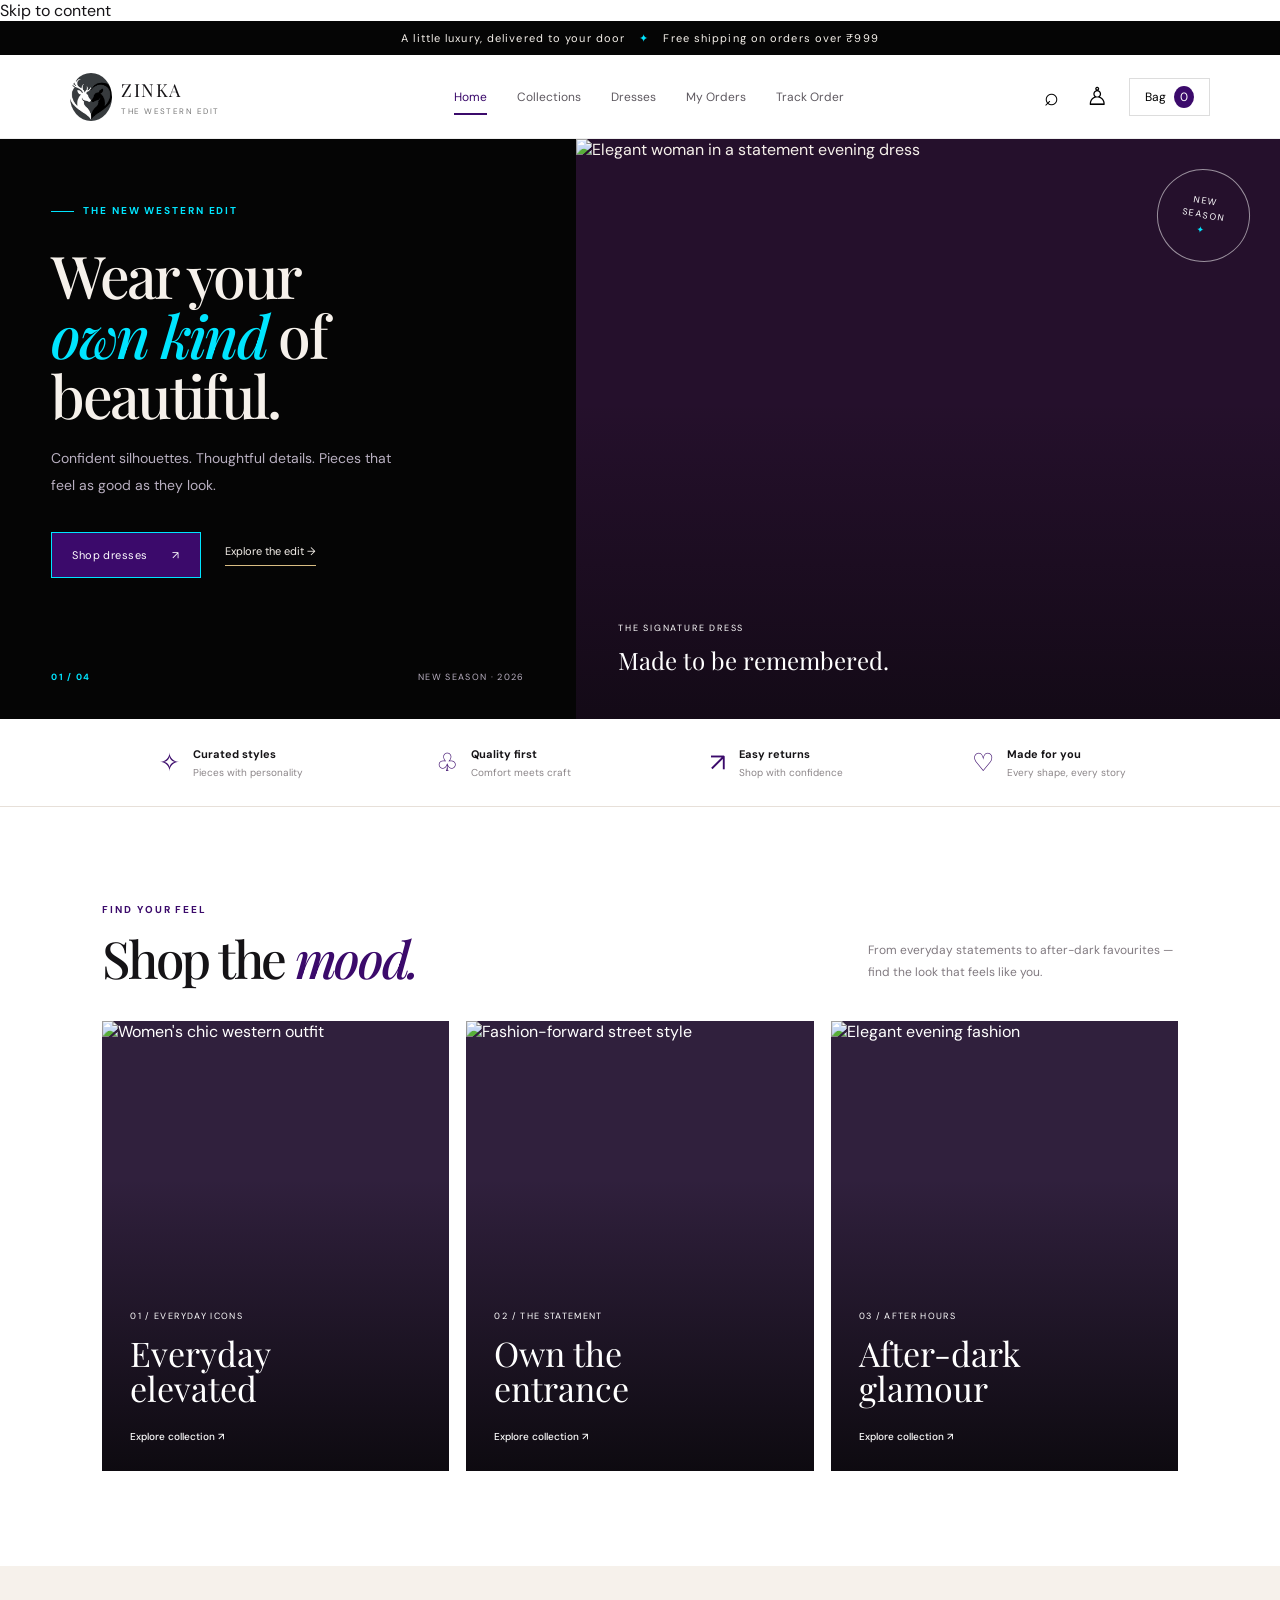
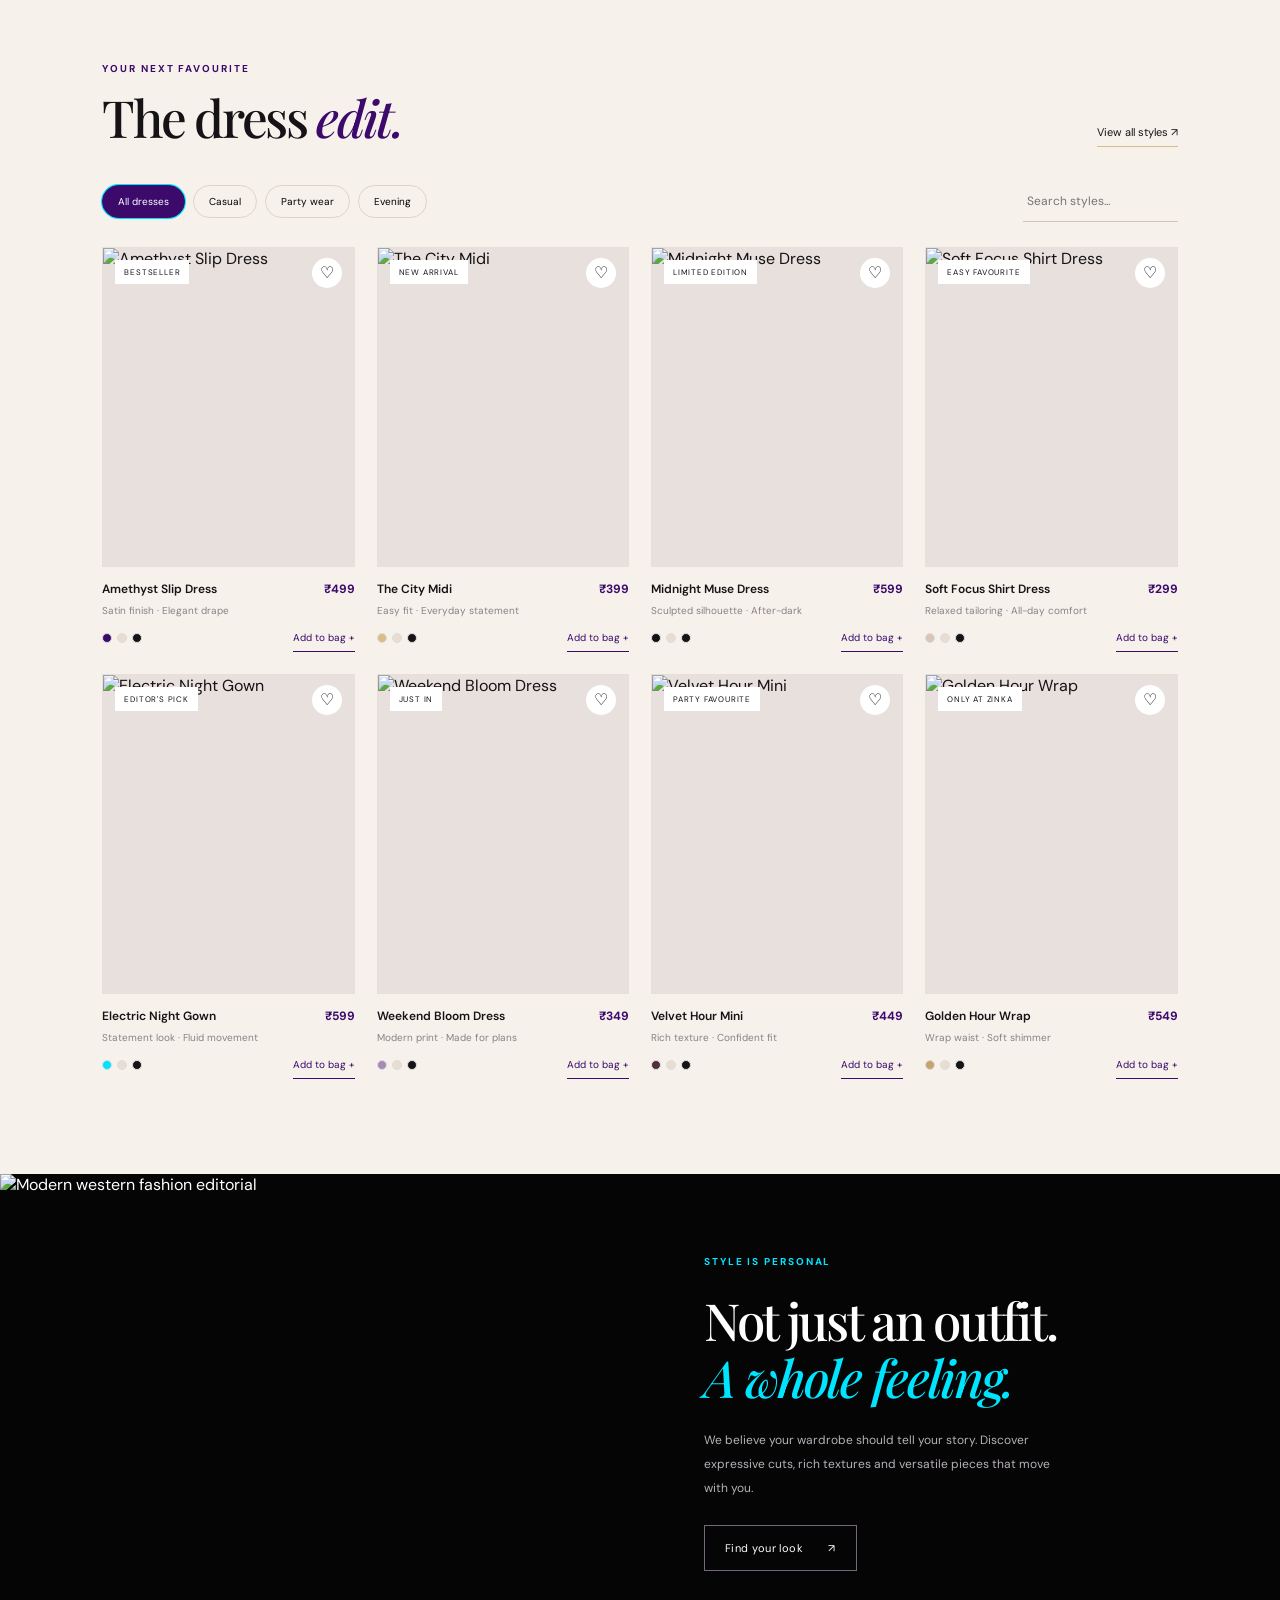
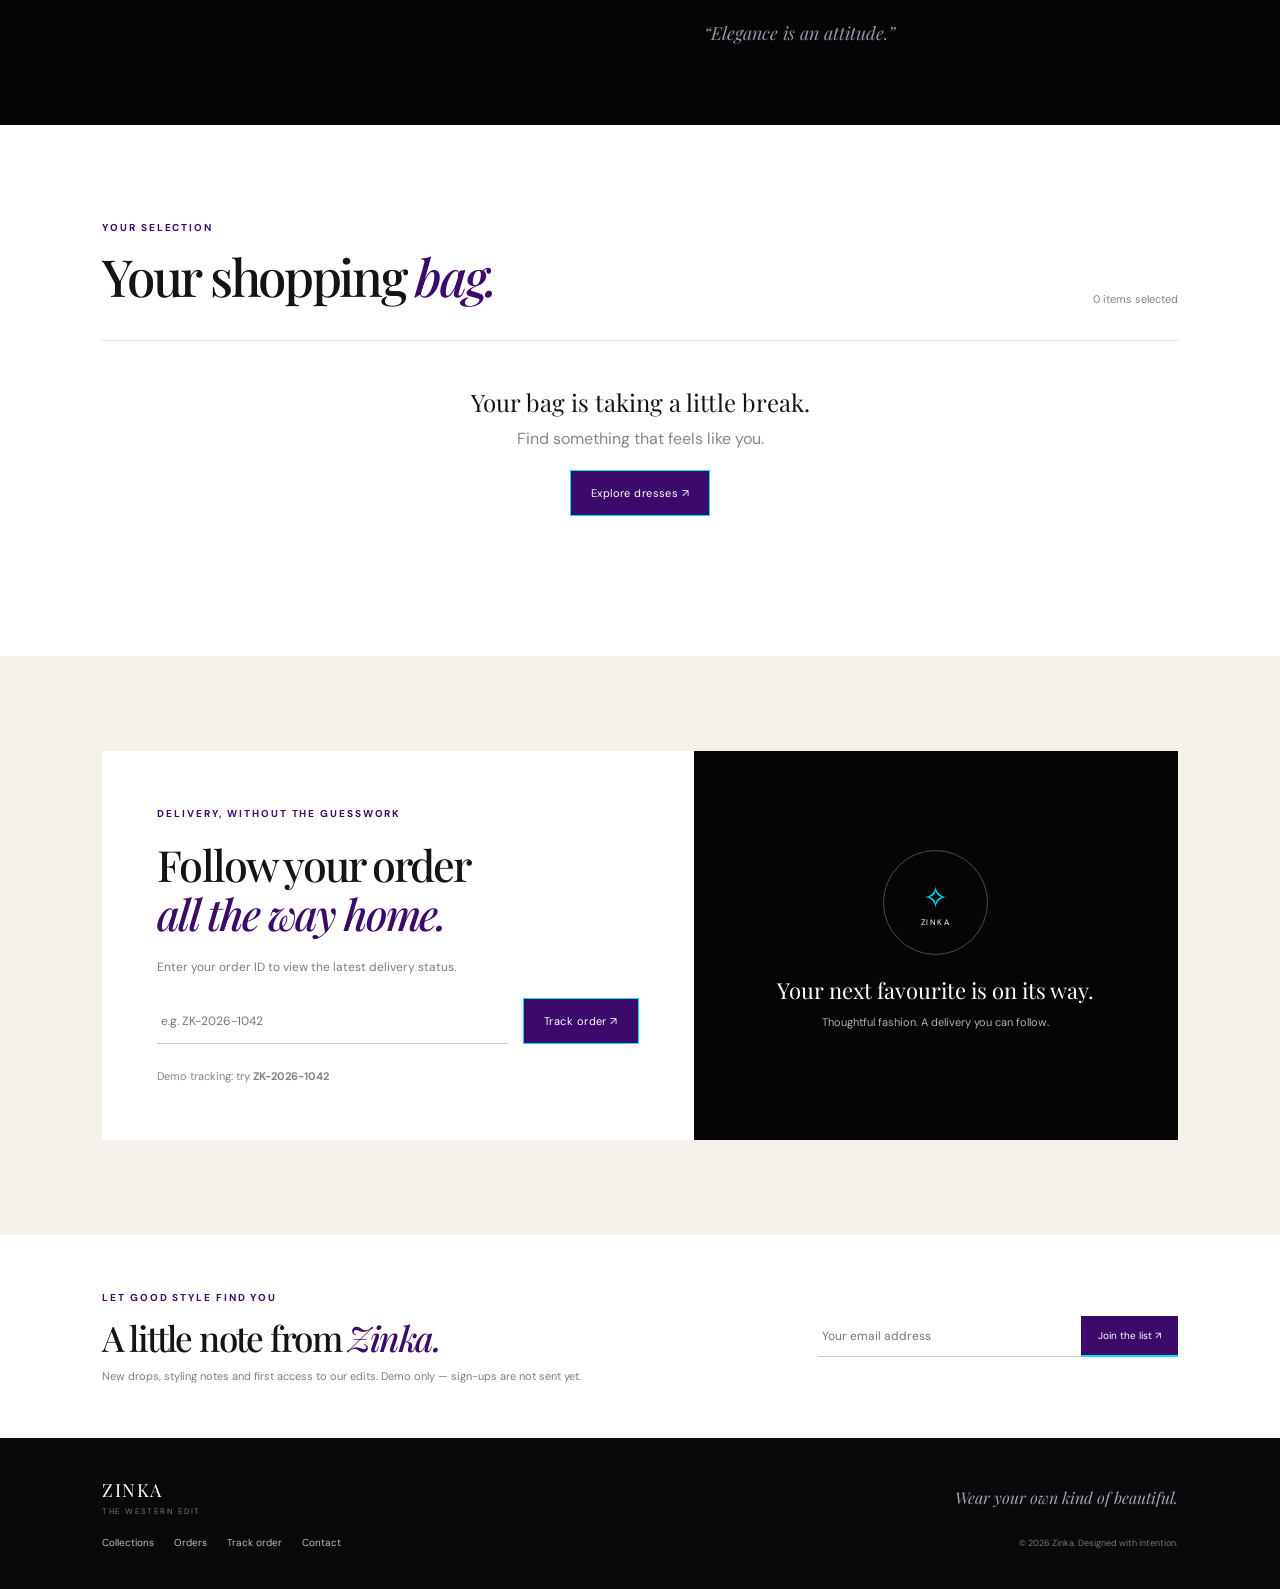
==== commit d10967b2: "Refactor hero visual section and comment out palette strip Refactored the hero visual section for be" ====
--- a/index.html
+++ b/index.html
@@ -36,7 +36,15 @@
     </div>
     <div class="hero-foot"><b>01 / 04</b><span>NEW SEASON · 2026</span></div>
   </div>
-  <div class="hero-visual"><img class="hero-img" src="https://images.unsplash.com/photo-1539008835657-9e8e9680c956?auto=format&fit=crop&w=1100&q=85" alt="Elegant woman in a statement evening dress"><div class="image-note"><span>THE SIGNATURE DRESS</span><b>Made to be remembered.</b></div><div class="round-stamp">NEW<br>SEASON<br><span>✦</span></div></div>
+  <div class="hero-visual"><img class="hero-img" src="https://images.unsplash.com/photo-1539008835657-9e8e9680c956?auto=format&fit=crop&w=1100&q=85" alt="Elegant woman in a statement evening dress">
+    <div class="image-note">
+      <span>THE SIGNATURE DRESS</span>
+      <b>Made to be remembered.</b>
+    </div>
+    <div class="round-stamp">NEW<br>SEASON<br>
+      <span>✦</span>
+    </div>
+  </div>
 </section>
 <section class="benefits">
   <div><span class="benefit-icon">✧</span><p><b>Curated styles</b>
@@ -50,13 +58,13 @@
     <small>Every shape, every story</small></p>
   </div>
 </section>
-<div class="palette-strip" aria-label="Zinka brand color palette">
+<!-- <div class="palette-strip" aria-label="Zinka brand color palette">
   <span style="background:#050505" title="Jet Black">
   </span><span style="background:#3B0A6B" title="Royal Amethyst"></span>
   <span style="background:#00E5FF" title="Electric Cyan"></span>
   <span style="background:#D9BD83" title="Gold"></span>
   <span style="background:#F6F1EB;border:1px solid #ddd" title="Warm Cream"></span>
-</div>
+</div> -->
 <section id="collections" class="section collection-section">
   <div class="section-heading"><div>
     <div class="eyebrow">FIND YOUR FEEL</div><h2>Shop the <em>mood.</em></h2></div>
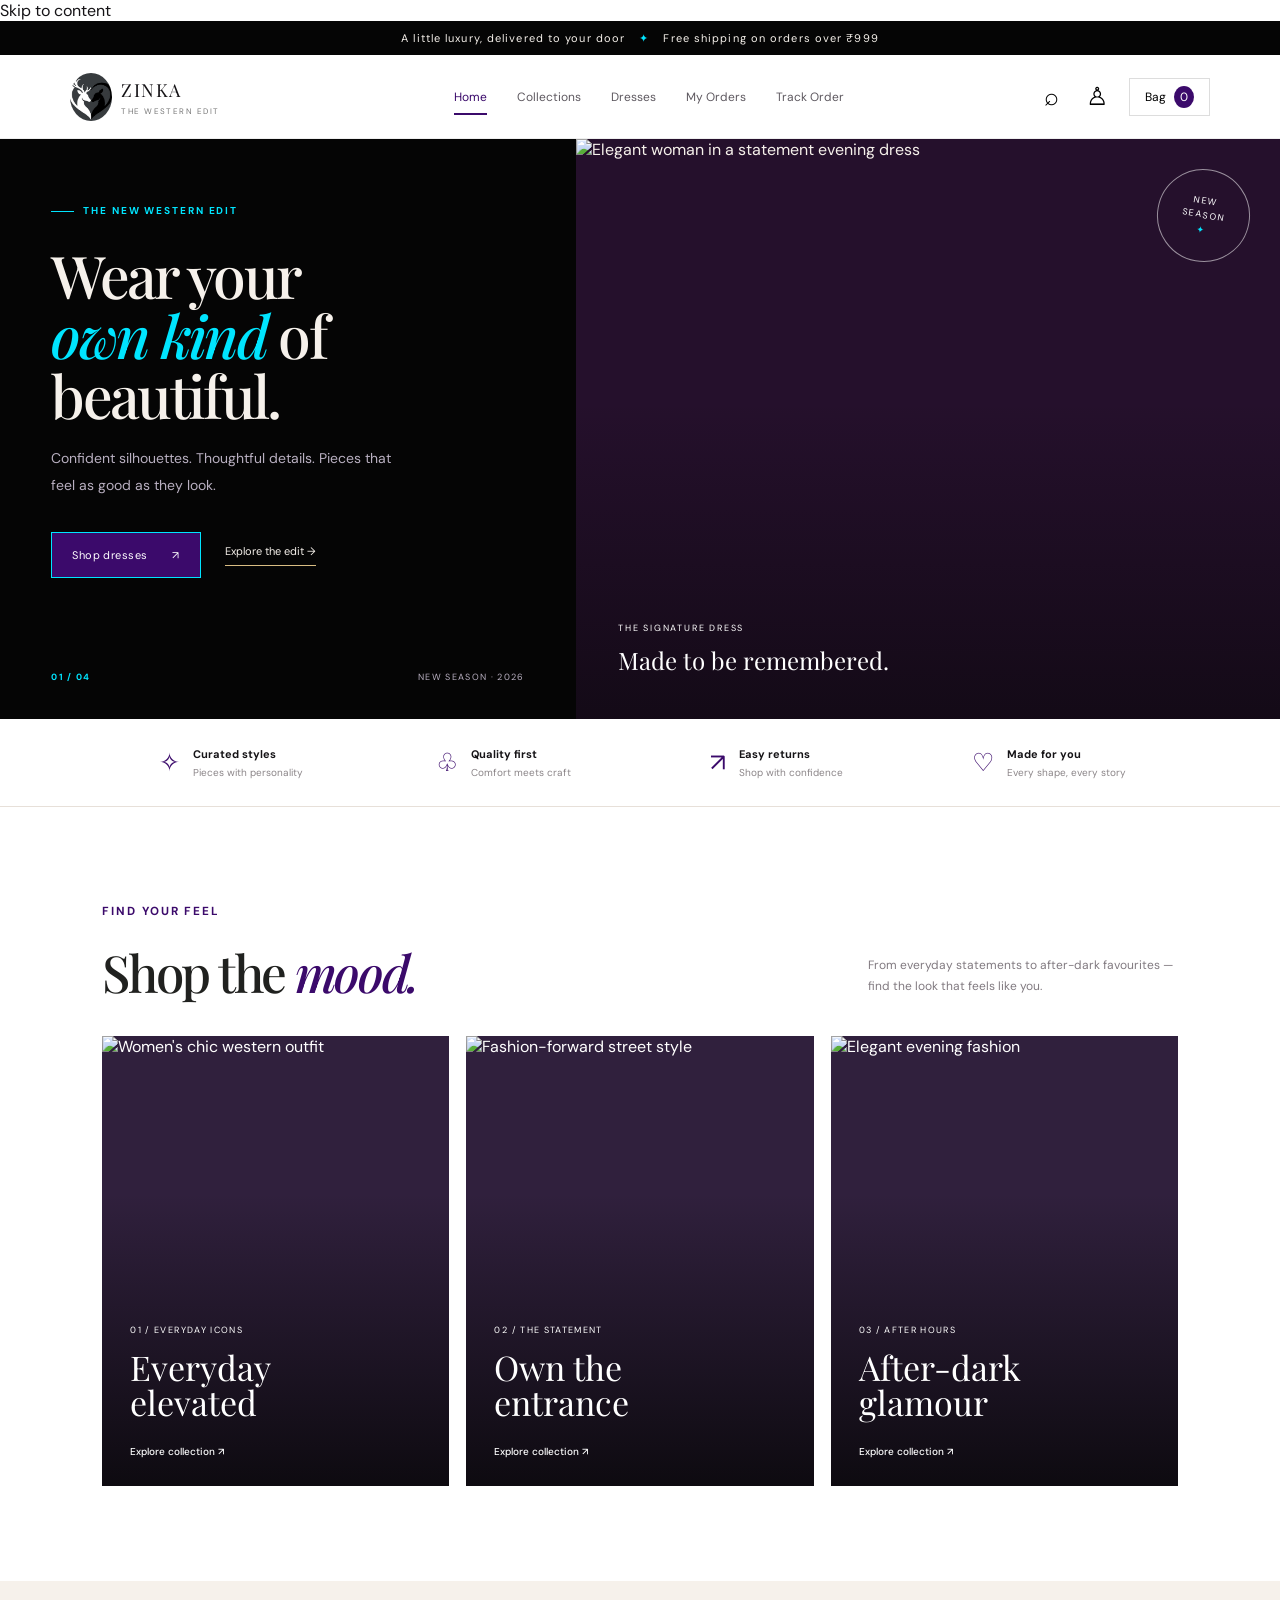
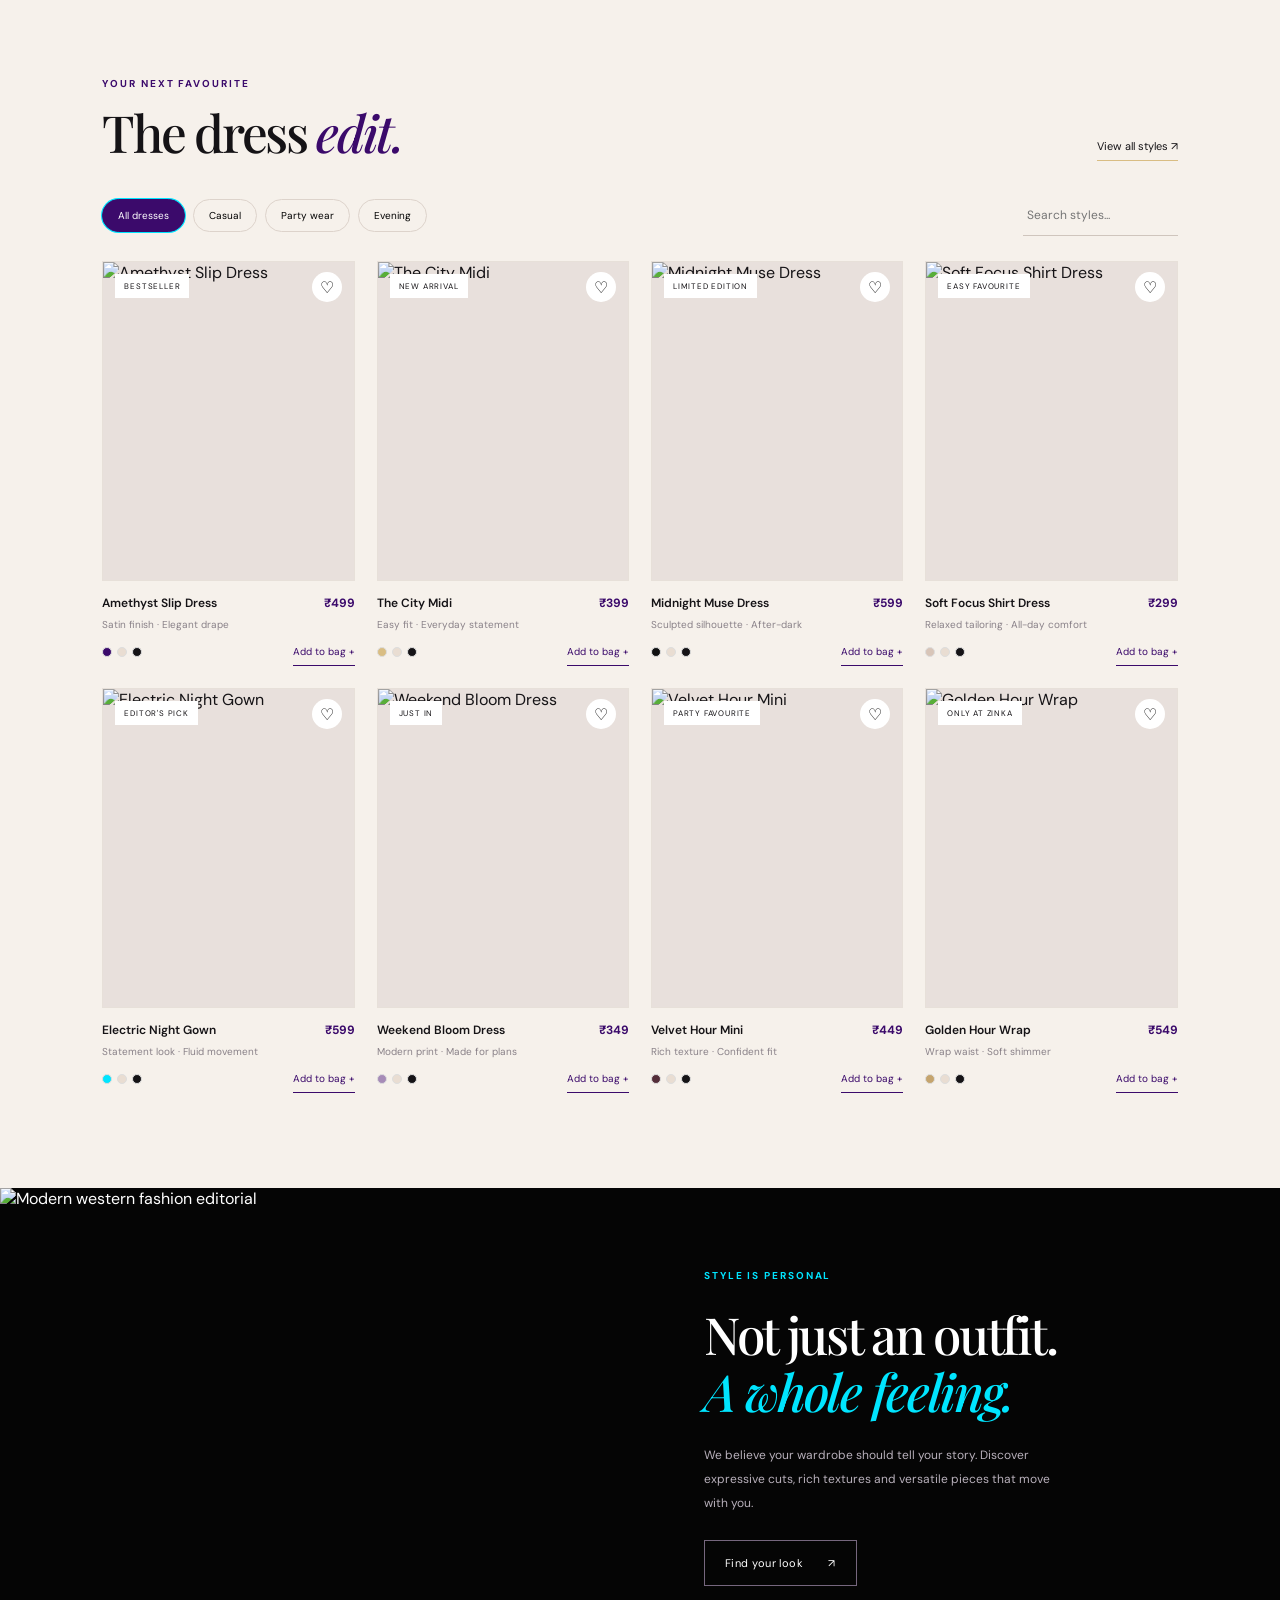
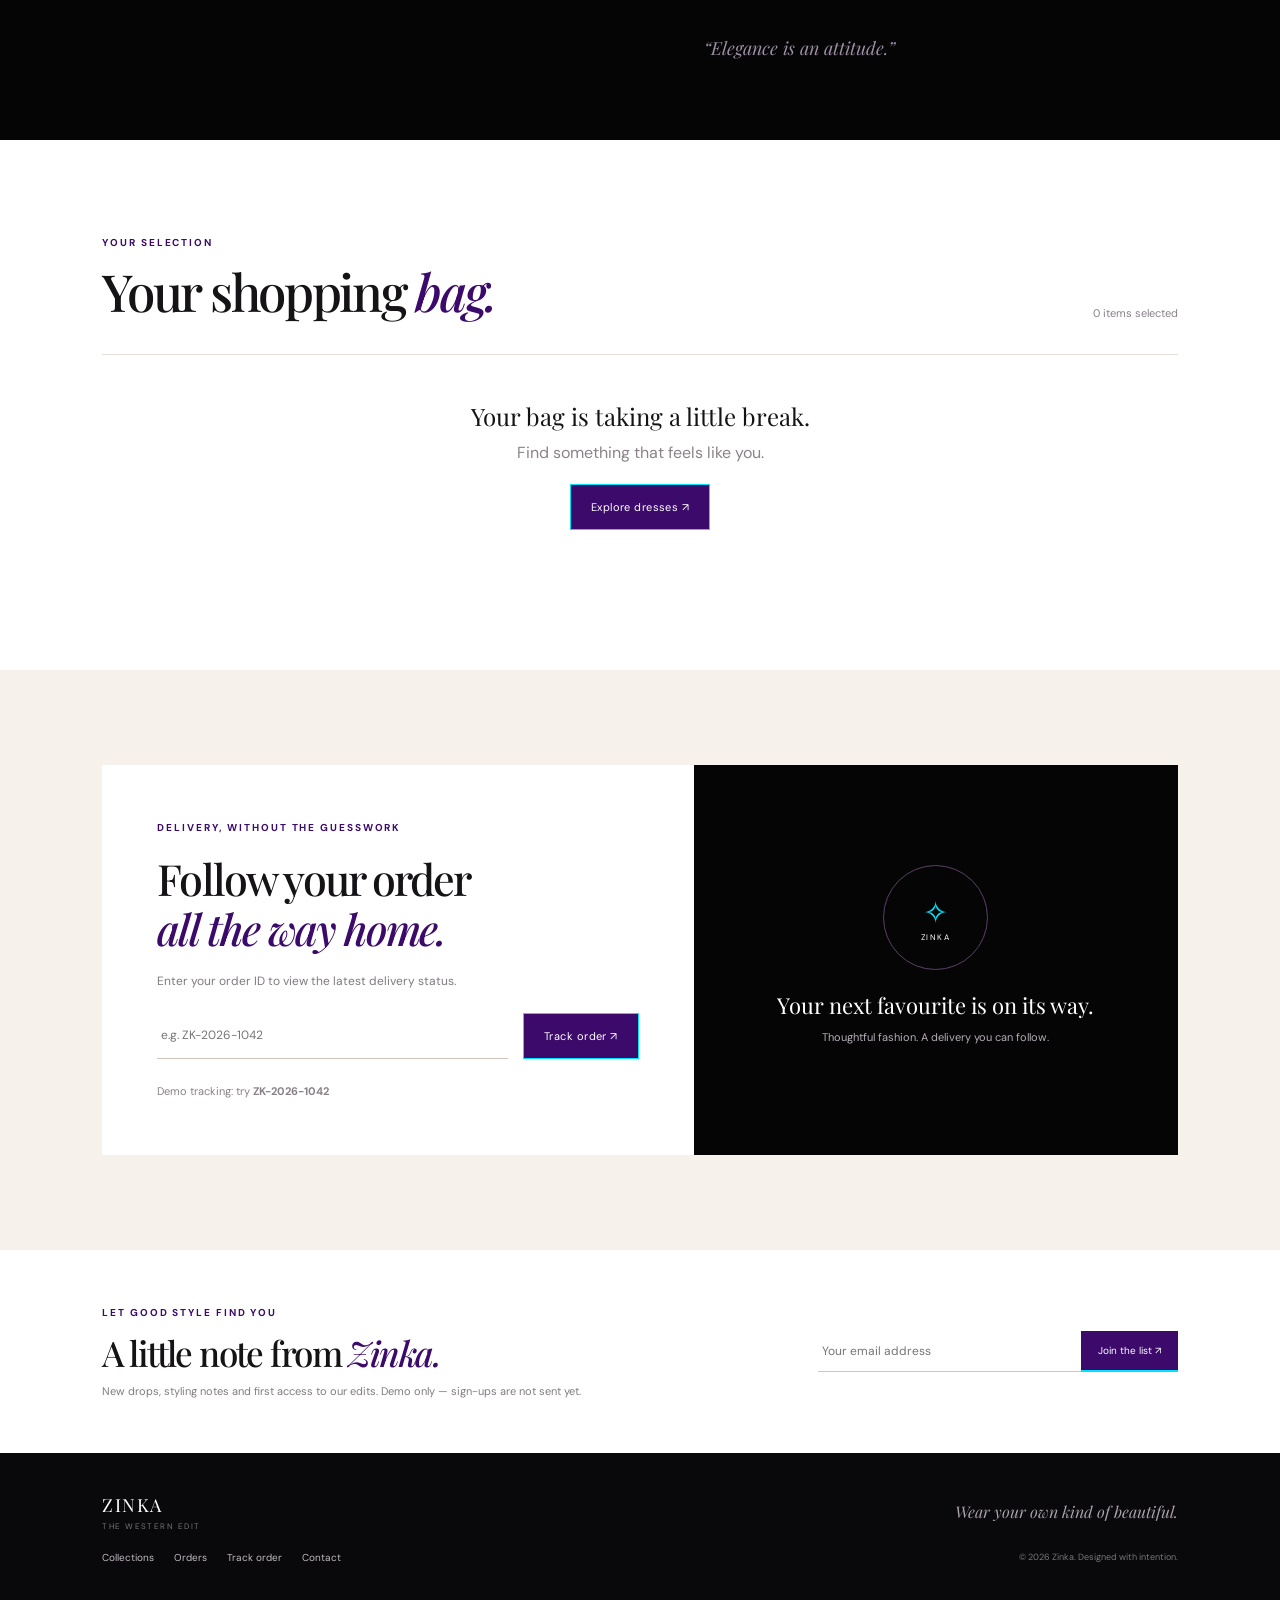
==== commit c7479a61: "Update index.html" ====
--- a/index.html
+++ b/index.html
@@ -39,8 +39,7 @@
   <div class="hero-visual"><img class="hero-img" src="https://images.unsplash.com/photo-1539008835657-9e8e9680c956?auto=format&fit=crop&w=1100&q=85" alt="Elegant woman in a statement evening dress">
     <div class="image-note">
       <span>THE SIGNATURE DRESS</span>
-      <b>Made to be remembered.</b>
-    </div>
+      <b>Made to be remembered.</b></div>
     <div class="round-stamp">NEW<br>SEASON<br>
       <span>✦</span>
     </div>
@@ -67,20 +66,25 @@
 </div> -->
 <section id="collections" class="section collection-section">
   <div class="section-heading"><div>
-    <div class="eyebrow">FIND YOUR FEEL</div><h2>Shop the <em>mood.</em></h2></div>
+    <div class="eyebrow"><h3>FIND YOUR FEEL</h3></div><h2 style="color: rgb(32, 33, 31);">Shop the <em>mood.</em></h2></div>
     <p>From everyday statements to after-dark favourites — find the look that feels like you.</p>
   </div>
 <div class="collection-grid"><a href="#category" class="collection-card collection-one">
   <img src="https://images.unsplash.com/photo-1496747611176-843222e1e57c?auto=format&fit=crop&w=800&q=80" alt="Women's chic western outfit">
   <span>01 / EVERYDAY ICONS</span><h3>Everyday<br>elevated</h3><b>Explore collection ↗</b></a>
-  <a href="#category" class="collection-card collection-two"><img src="https://images.unsplash.com/photo-1515886657613-9f3515b0c78f?auto=format&fit=crop&w=800&q=80" alt="Fashion-forward street style"><span>02 / THE STATEMENT</span>
+  <a href="#category" class="collection-card collection-two"><img src="https://images.unsplash.com/photo-1515886657613-9f3515b0c78f?auto=format&fit=crop&w=800&q=80" alt="Fashion-forward street style">
+    <span>02 / THE STATEMENT</span>
     <h3>Own the<br>entrance</h3><b>Explore collection ↗</b></a>
   <a href="#category" class="collection-card collection-three">
-    <img src="https://images.unsplash.com/photo-1566174053879-31528523f8ae?auto=format&fit=crop&w=800&q=80" alt="Elegant evening fashion"><span>03 / AFTER HOURS</span>
-    <h3>After-dark<br>glamour</h3><b>Explore collection ↗</b></a></div></section>
+    <img src="https://images.unsplash.com/photo-1566174053879-31528523f8ae?auto=format&fit=crop&w=800&q=80" alt="Elegant evening fashion">
+    <span>03 / AFTER HOURS</span>
+    <h3>After-dark<br>glamour</h3><b>Explore collection ↗</b></a>
+</div>
+</section>
 <section id="category" class="section products-section">
   <div class="section-heading"><div><div class="eyebrow">YOUR NEXT FAVOURITE</div>
-    <h2>The dress <em>edit.</em></h2></div><a class="text-link" href="#category">View all styles ↗</a></div><div class="filters">
+    <h2>The dress <em>edit.</em></h2></div><a class="text-link" href="#category">View all styles ↗</a></div>
+  <div class="filters">
       <div class="chips">
         <button class="chip selected" onclick="filterProducts('All',this)">All dresses</button>
         <button class="chip" onclick="filterProducts('Casual',this)">Casual</button>
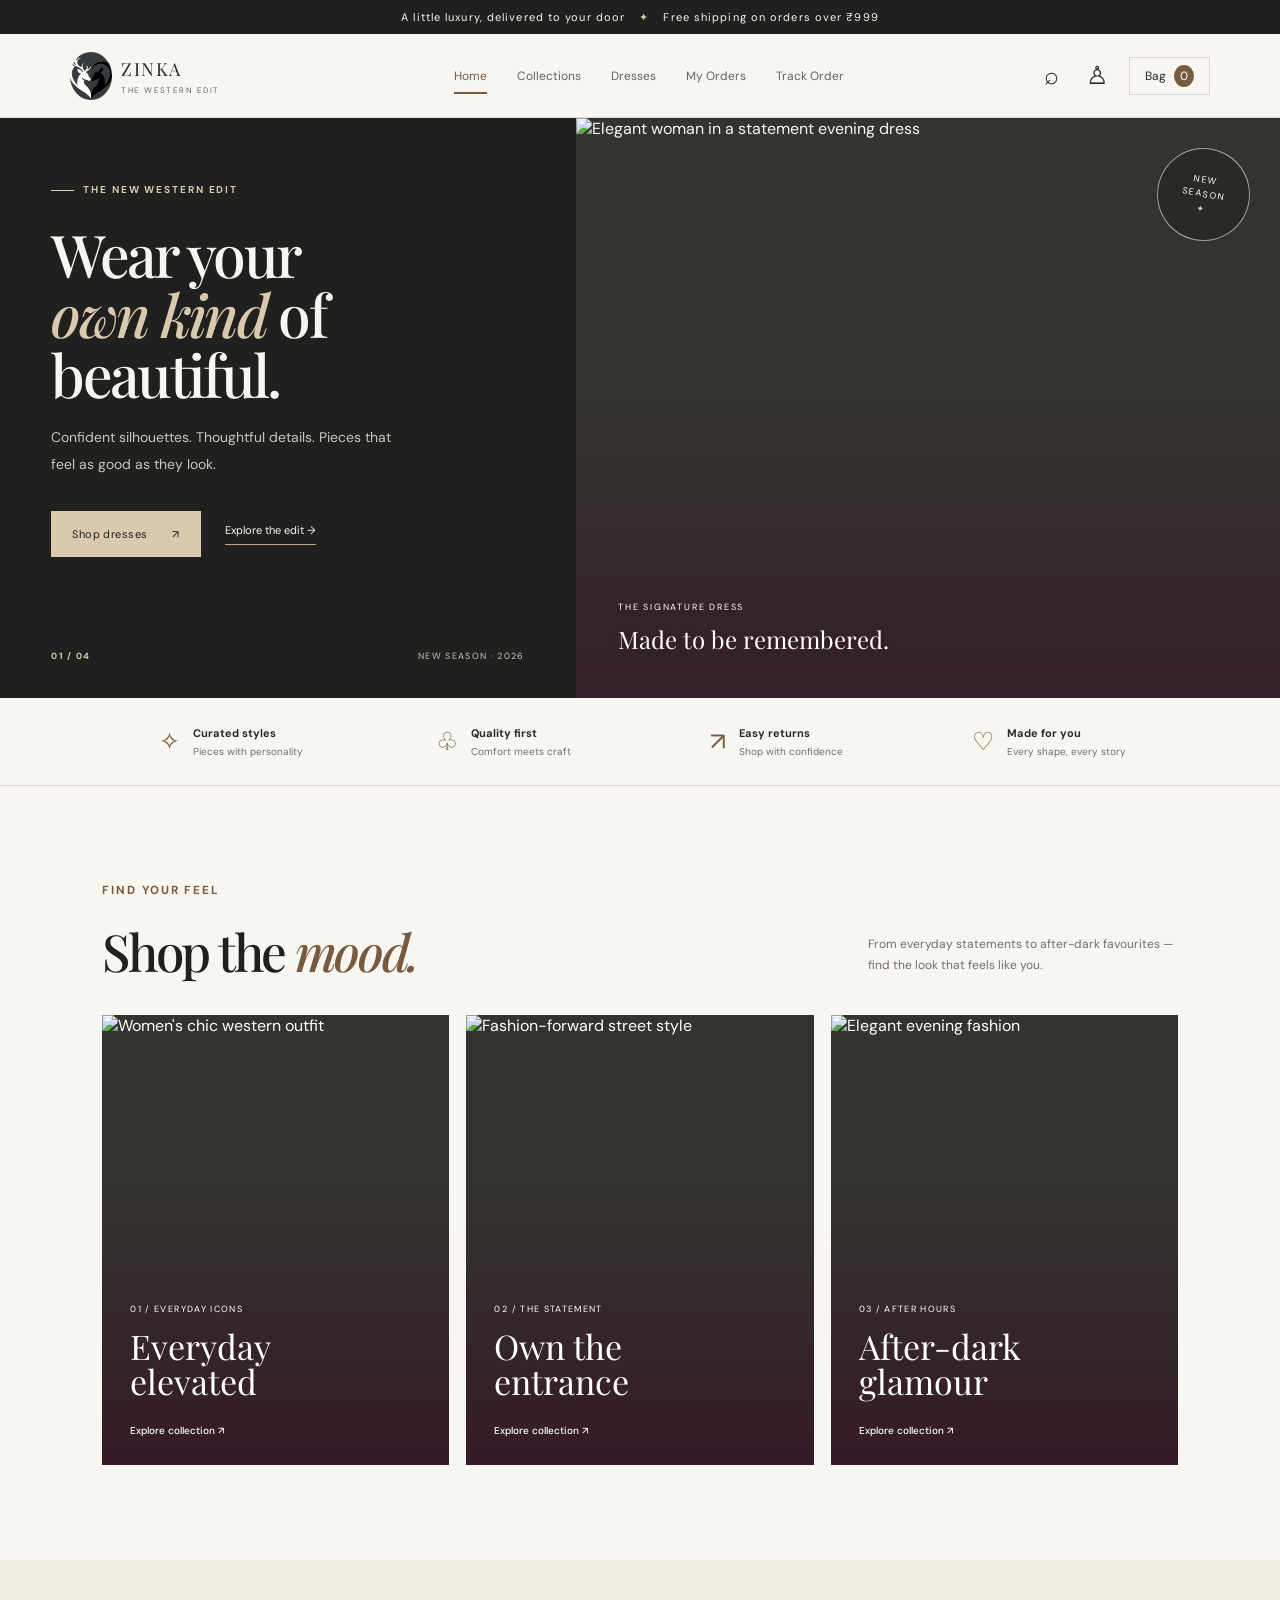
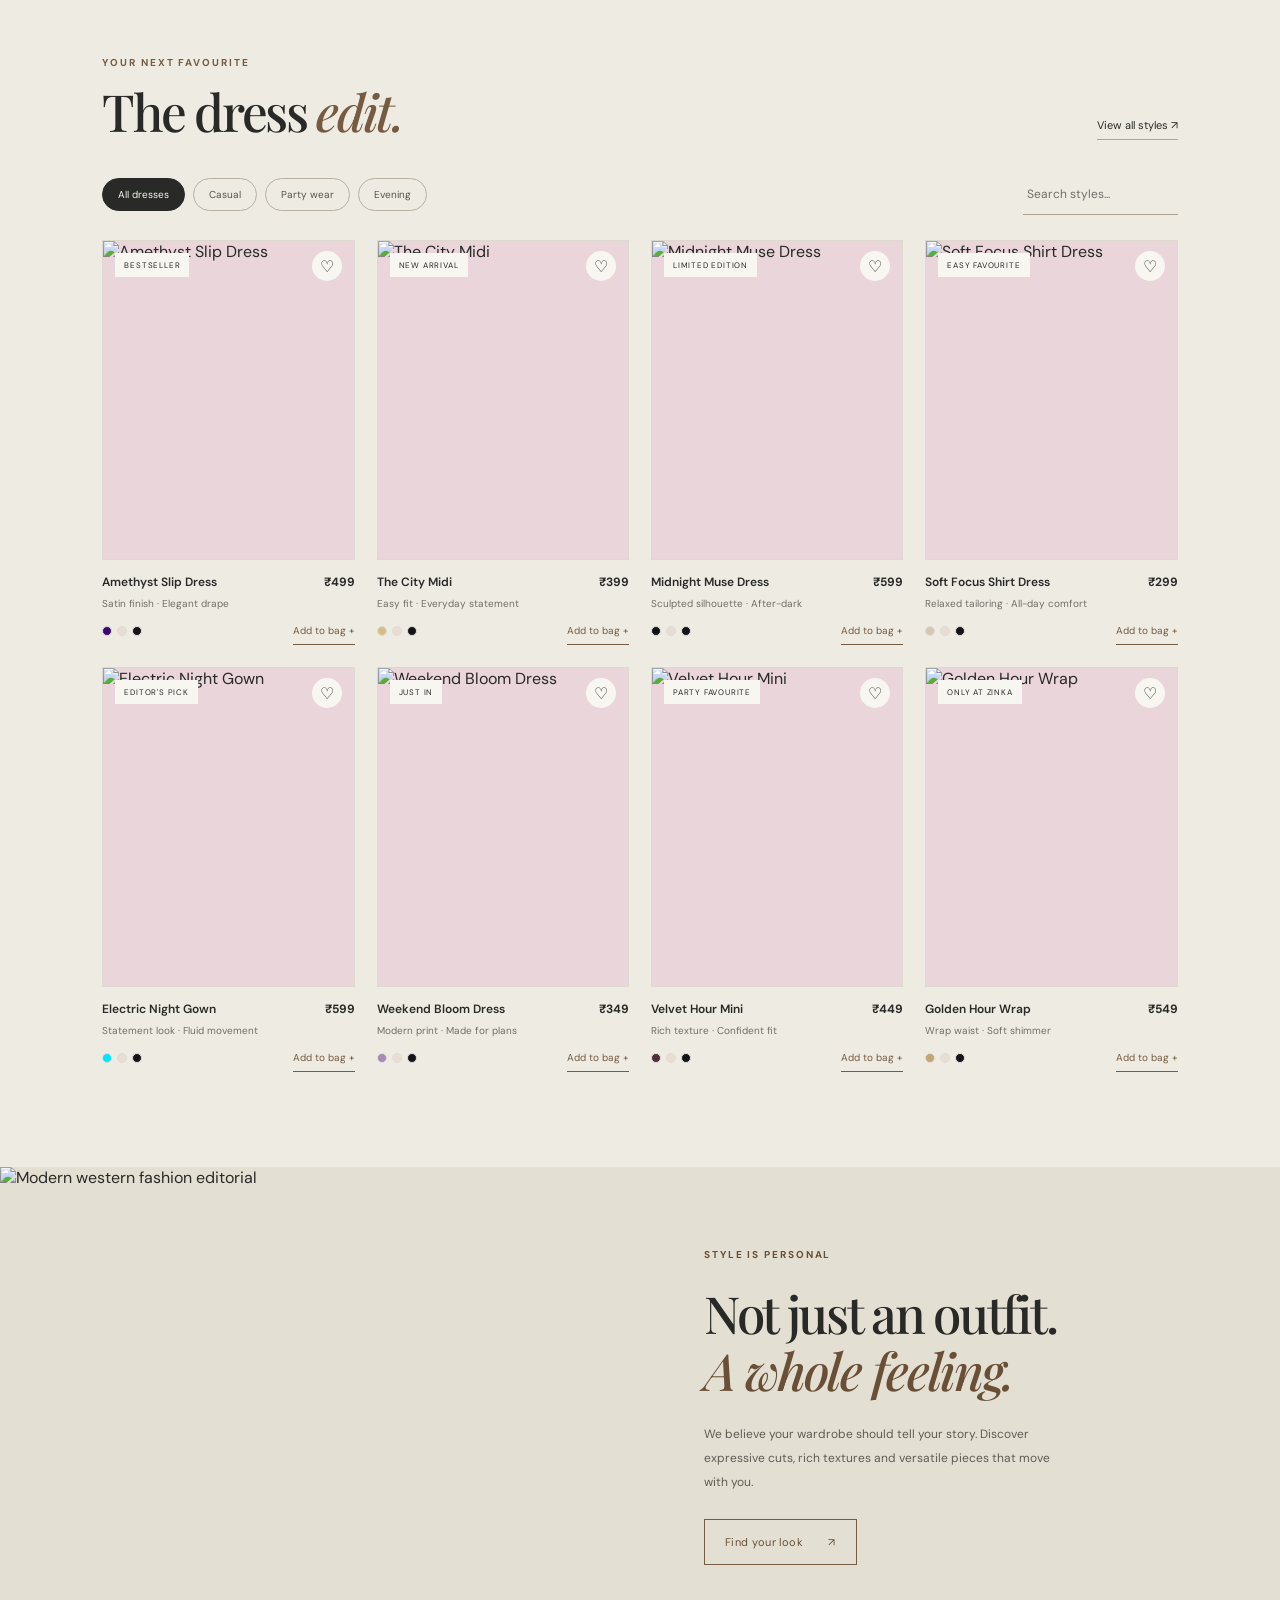
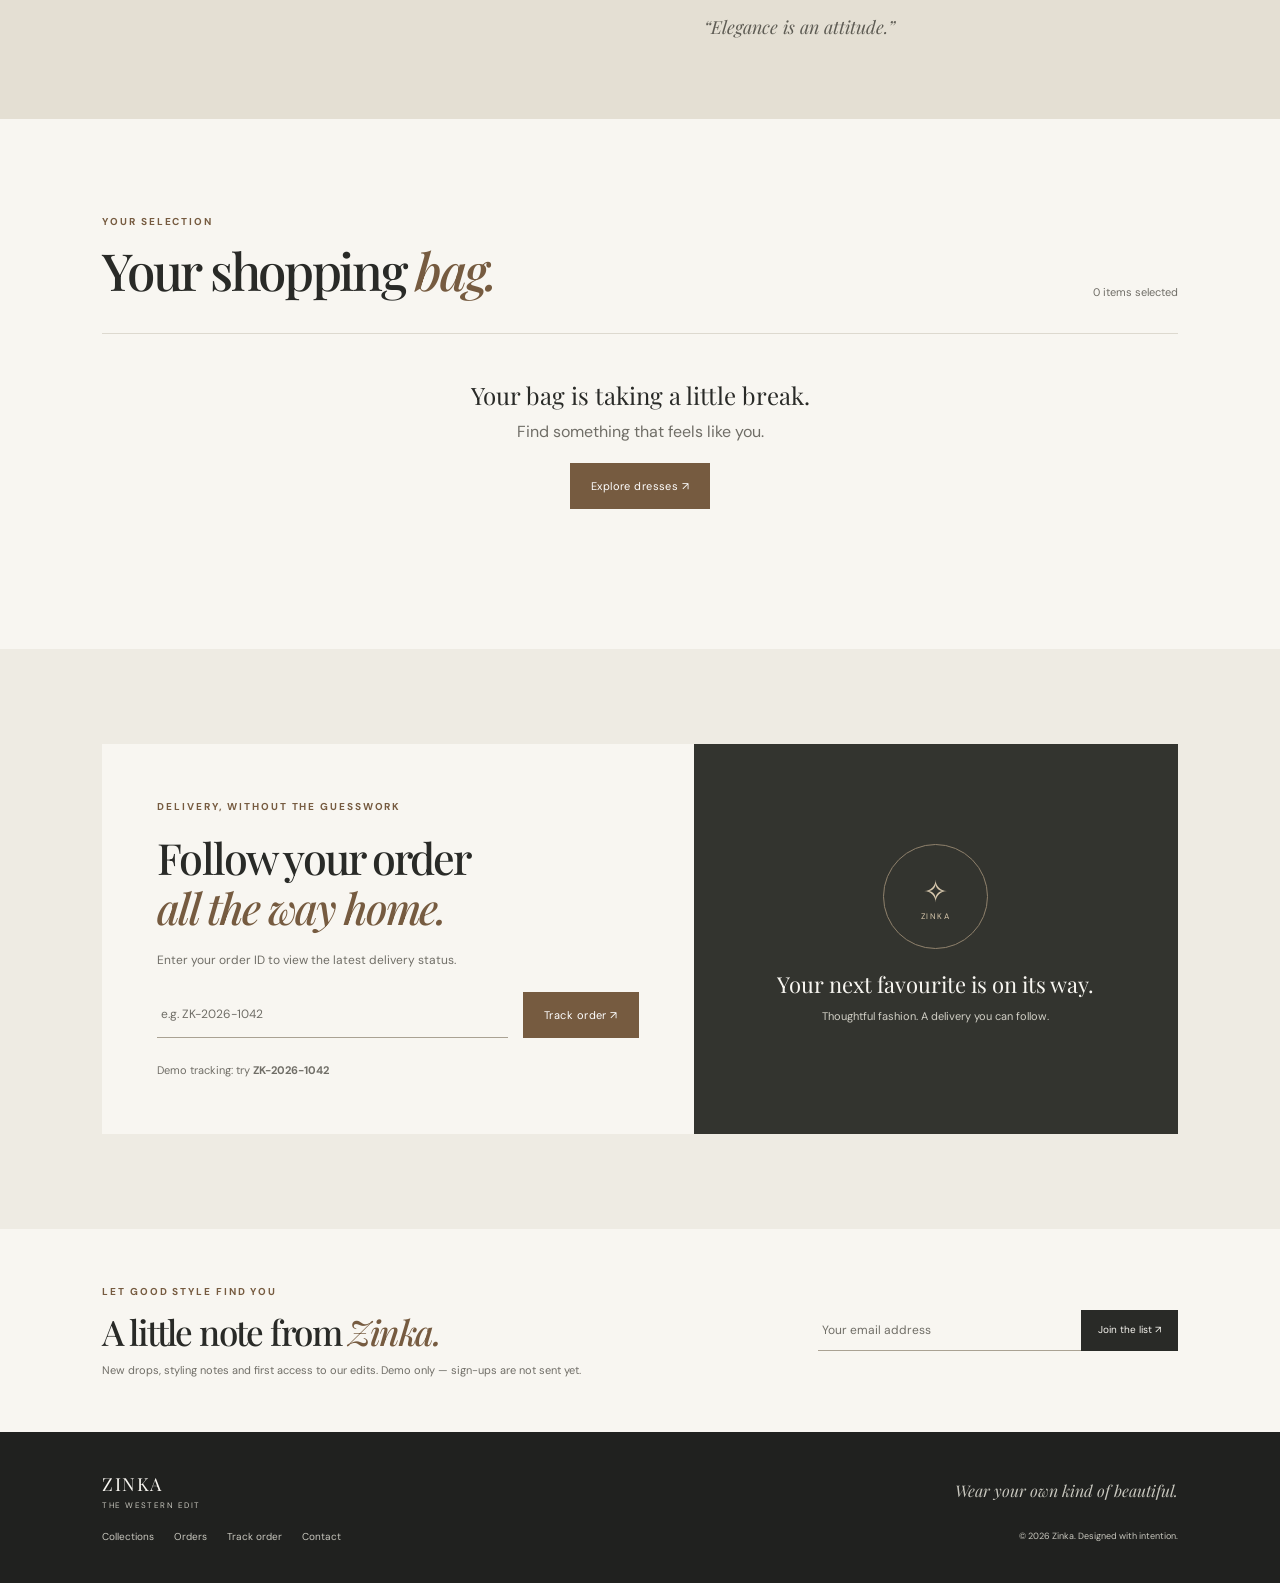
==== commit 450501ff: "Improve HTML structure and formatting Refactor HTML structure for better readability and formatting." ====
--- a/index.html
+++ b/index.html
@@ -22,7 +22,9 @@
   <div class="header-actions">
     <button class="icon-btn" aria-label="Search" onclick="openSearch()">⌕</button>
     <button class="icon-btn" aria-label="Account" onclick="toast('Account sign-in coming soon')">♙</button>
-    <button class="bag-btn" onclick="go('orders')">Bag <span id="bagCount">0</span></button></div>
+    <button class="bag-btn" onclick="go('orders')">Bag <span id="bagCount">0</span>
+    </button>
+  </div>
 </header>
 <main id="main-content">
 <section id="home" class="hero">
@@ -37,12 +39,9 @@
     <div class="hero-foot"><b>01 / 04</b><span>NEW SEASON · 2026</span></div>
   </div>
   <div class="hero-visual"><img class="hero-img" src="https://images.unsplash.com/photo-1539008835657-9e8e9680c956?auto=format&fit=crop&w=1100&q=85" alt="Elegant woman in a statement evening dress">
-    <div class="image-note">
-      <span>THE SIGNATURE DRESS</span>
+    <div class="image-note"><span>THE SIGNATURE DRESS</span>
       <b>Made to be remembered.</b></div>
-    <div class="round-stamp">NEW<br>SEASON<br>
-      <span>✦</span>
-    </div>
+    <div class="round-stamp">NEW<br>SEASON<br><span>✦</span></div>
   </div>
 </section>
 <section class="benefits">
@@ -76,15 +75,14 @@
     <span>02 / THE STATEMENT</span>
     <h3>Own the<br>entrance</h3><b>Explore collection ↗</b></a>
   <a href="#category" class="collection-card collection-three">
-    <img src="https://images.unsplash.com/photo-1566174053879-31528523f8ae?auto=format&fit=crop&w=800&q=80" alt="Elegant evening fashion">
-    <span>03 / AFTER HOURS</span>
-    <h3>After-dark<br>glamour</h3><b>Explore collection ↗</b></a>
+    <img src="https://images.unsplash.com/photo-1566174053879-31528523f8ae?auto=format&fit=crop&w=800&q=80" alt="Elegant evening fashion"><span>03 / AFTER HOURS</span>
+    <h3>After-dark<br>glamour</h3><b>Explore collection ↗</b>
+  </a>
 </div>
 </section>
 <section id="category" class="section products-section">
   <div class="section-heading"><div><div class="eyebrow">YOUR NEXT FAVOURITE</div>
-    <h2>The dress <em>edit.</em></h2></div><a class="text-link" href="#category">View all styles ↗</a></div>
-  <div class="filters">
+    <h2>The dress <em>edit.</em></h2></div><a class="text-link" href="#category">View all styles ↗</a></div><div class="filters">
       <div class="chips">
         <button class="chip selected" onclick="filterProducts('All',this)">All dresses</button>
         <button class="chip" onclick="filterProducts('Casual',this)">Casual</button>
--- a/Zinka.css
+++ b/Zinka.css
@@ -1409,3 +1409,2011 @@
 
 }
 
+
+/* Keyboard access and dynamic shopping states. */
+:focus-visible { outline: 2px solid var(--purple); outline-offset: 4px; }
+.hero :focus-visible, .tracking-result :focus-visible, footer :focus-visible { outline-color: var(--cyan); }
+.skip-link { position: fixed; left: 16px; top: -100px; z-index: 100; background: white; color: var(--purple); padding: 12px 20px; }
+.skip-link:focus { top: 12px; }
+.wish[aria-pressed="true"] { color: var(--purple); }
+.empty-results { grid-column: 1 / -1; }
+.timeline .pending:before { content: '○'; background: #25102c; }
+button:disabled { opacity: .5; cursor: default; }
+.cart-row > div { min-width: 0; }
+.cart-row h3 { overflow-wrap: anywhere; }
+@media (prefers-reduced-motion: reduce) {
+  html { scroll-behavior: auto; }
+  *, *:before, *:after { transition: none !important; animation: none !important; }
+}
+/* Zinka: charcoal, ivory and bronze. Superseded declarations removed. */
+* {
+  box-sizing: border-box;
+}
+
+/* Zinka: warm ivory, blush and deep plum. */
+:root {
+  --black: #54243A;
+  --ink: #30272B;
+  --purple: #54243A;
+  --cyan: #F3E1E5;
+  --gold: #B76E79;
+  --cream: #FFF8F3;
+  --muted: #75616A;
+  --line: #E5CDD3;
+  --black: #20211F;
+  --ink: #292A27;
+  --accent: #765B40;
+  --highlight: #D9C9AE;
+  --gold: #BBA585;
+  --cream: #F8F6F1;
+  --muted: #706E67;
+  --line: #DDD9CF;
+}
+body, .topbar, nav, .bag-btn, .order-section, .newsletter, .palette-strip {
+  background: var(--cream);
+
+html {
+  scroll-behavior: smooth;
+  scroll-padding-top: 90px;
+}
+
+body {
+  margin: 0px;
+  font-family: "DM Sans", sans-serif;
+}
+
+a {
+  color: inherit;
+  text-decoration: none;
+}
+
+button {
+  font: inherit;
+}
+
+input {
+  font: inherit;
+}
+
+.announcement {
+  text-align: center;
+  font-size: 11px;
+  letter-spacing: 0.1em;
+  padding: 10px;
+}
+
+.announcement span {
+  padding: 0px 10px;
+}
+
+.topbar {
+  height: 84px;
+  display: flex;
+  align-items: center;
+  justify-content: space-between;
+  padding: 0px 5.5%;
+  gap: 28px;
+  position: sticky;
+  top: 0px;
+  z-index: 10;
+  border-bottom: 1px solid rgb(238, 238, 238);
+}
+
+.brand {
+  display: flex;
+  align-items: center;
+  gap: 9px;
+  min-width: 190px;
+}
+
+.brand img {
+  width: 42px;
+  height: 48px;
+  object-fit: cover;
+  object-position: center center;
+  border-radius: 50%;
+  background: rgb(52, 56, 58);
+}
+
+.brand span {
+  font-size: 18px;
+}
+
+.brand small {
+  display: block;
+  font: 8px "DM Sans", sans-serif;
+  margin-top: 4px;
+}
+
+nav {
+  display: flex;
+  gap: 30px;
+  align-items: center;
+}
+
+nav a {
+  font-size: 12px;
+  position: relative;
+}
+
+nav a.active::after {
+  content: "";
+  height: 2px;
+  position: absolute;
+  bottom: -10px;
+  left: 0px;
+  right: 0px;
+  background: var(--accent);
+}
+
+.header-actions {
+  display: flex;
+  align-items: center;
+  gap: 15px;
+}
+
+.icon-btn {
+  border: 0px;
+  background: transparent;
+  font-size: 25px;
+  cursor: pointer;
+}
+
+.bag-btn {
+  border: 1px solid rgb(221, 221, 221);
+  padding: 10px 15px;
+  font-size: 12px;
+  cursor: pointer;
+}
+
+.bag-btn span {
+  background: var(--accent);
+  color: rgb(255, 255, 255);
+  border-radius: 50%;
+  padding: 3px 6px;
+  margin-left: 5px;
+}
+
+.mobile-menu {
+  display: none;
+}
+
+.hero {
+  display: grid;
+}
+
+.hero-copy {
+  display: flex;
+  flex-direction: column;
+  align-items: flex-start;
+}
+
+.eyebrow {
+  font-size: 10px;
+  letter-spacing: 0.19em;
+  font-weight: 700;
+  color: var(--accent);
+  display: flex;
+  align-items: center;
+  gap: 9px;
+}
+
+.eyebrow span {
+  width: 23px;
+  height: 1px;
+  background: var(--accent);
+}
+
+h1 {
+  margin-top: 0px;
+}
+
+h2 {
+  margin-top: 0px;
+}
+
+h3 {
+  margin-top: 0px;
+}
+
+p {
+  margin-top: 0px;
+}
+
+h1 {
+  font-family: "Playfair Display", serif;
+  font-weight: 500;
+  letter-spacing: -0.045em;
+}
+
+h2 {
+  font-family: "Playfair Display", serif;
+  font-weight: 500;
+  letter-spacing: -0.045em;
+}
+
+h1 {
+  font-size: clamp(48px, 5.5vw, 78px);
+  line-height: 1.02;
+  margin: 26px 0px 20px;
+}
+
+h1 em {
+  font-weight: 500;
+  color: var(--accent);
+}
+
+h2 em {
+  font-weight: 500;
+  color: var(--accent);
+}
+
+.hero-copy > p {
+  font-size: 14px;
+  line-height: 1.9;
+  max-width: 350px;
+}
+
+.hero-actions {
+  display: flex;
+  align-items: center;
+  margin-top: 20px;
+}
+
+.btn {
+  display: inline-flex;
+  align-items: center;
+  justify-content: center;
+  gap: 25px;
+  padding: 15px 20px;
+  border: 0px;
+  font-size: 11px;
+  letter-spacing: 0.04em;
+  cursor: pointer;
+  transition: 0.2s;
+}
+
+.btn-gold {
+  border: 1px solid var(--highlight);
+}
+
+.text-link {
+  font-size: 11px;
+  border-bottom: 1px solid var(--gold);
+  padding-bottom: 7px;
+}
+
+.hero-foot {
+  margin-top: auto;
+  padding-top: 55px;
+  width: 100%;
+  display: flex;
+  justify-content: space-between;
+  font-size: 9px;
+  letter-spacing: 0.15em;
+}
+
+.hero-visual {
+  position: relative;
+  min-height: 550px;
+  overflow: hidden;
+}
+
+.hero-img {
+  width: 100%;
+  height: 100%;
+  position: absolute;
+  inset: 0px;
+  object-fit: cover;
+  object-position: center 35%;
+}
+
+.hero-visual::after {
+  content: "";
+  position: absolute;
+  inset: 0px;
+  background: linear-gradient(0deg, rgba(5, 5, 5, 0.55), transparent 55%);
+}
+
+.image-note {
+  position: absolute;
+  z-index: 1;
+  bottom: 43px;
+  left: 42px;
+  color: rgb(255, 255, 255);
+}
+
+.image-note span {
+  display: block;
+  font-size: 9px;
+  letter-spacing: 0.2em;
+  margin-bottom: 10px;
+}
+
+.image-note b {
+  font: 24px "Playfair Display", serif;
+}
+
+.round-stamp {
+  position: absolute;
+  z-index: 1;
+  right: 30px;
+  top: 30px;
+  width: 93px;
+  height: 93px;
+  border-radius: 50%;
+  border: 1px solid rgba(255, 255, 255, 0.533);
+  color: rgb(255, 255, 255);
+  display: grid;
+  place-content: center;
+  text-align: center;
+  font-size: 9px;
+  letter-spacing: 0.18em;
+  line-height: 1.6;
+  transform: rotate(10deg);
+}
+
+.benefits {
+  display: grid;
+  padding: 27px 8%;
+  border-bottom: 1px solid var(--line);
+  gap: 15px;
+}
+
+.benefits > div {
+  display: flex;
+  align-items: center;
+  justify-content: center;
+  gap: 13px;
+}
+
+.benefit-icon {
+  font-size: 25px;
+}
+
+.benefits p {
+  margin: 0px;
+}
+
+.benefits b {
+  display: block;
+}
+
+.benefits small {
+  display: block;
+}
+
+.benefits b {
+  font-size: 11px;
+}
+
+.benefits small {
+  font-size: 10px;
+  margin-top: 5px;
+}
+
+.section {
+  padding: 95px 8%;
+}
+
+.section-heading {
+  display: flex;
+  justify-content: space-between;
+  align-items: end;
+  gap: 25px;
+  margin-bottom: 34px;
+}
+
+.section-heading h2 {
+  font-size: clamp(35px, 4vw, 52px);
+  line-height: 1.12;
+  margin: 12px 0px 0px;
+}
+
+.editorial h2 {
+  font-size: clamp(35px, 4vw, 52px);
+  line-height: 1.12;
+  margin: 12px 0px 0px;
+}
+
+.newsletter h2 {
+  line-height: 1.12;
+}
+
+.section-heading > p {
+  font-size: 12px;
+  line-height: 1.8;
+  max-width: 310px;
+  margin-bottom: 4px;
+}
+
+.collection-grid {
+  display: grid;
+  gap: 17px;
+}
+
+.collection-card {
+  height: 450px;
+  position: relative;
+  overflow: hidden;
+  color: white;
+  padding: 28px;
+  display: flex;
+  flex-direction: column;
+  justify-content: flex-end;
+}
+
+.collection-card img {
+  position: absolute;
+  width: 100%;
+  height: 100%;
+  inset: 0px;
+  object-fit: cover;
+  transition: transform 0.5s;
+}
+
+.collection-card:hover img {
+  transform: scale(1.05);
+}
+
+.collection-card::after {
+  content: "";
+  position: absolute;
+  inset: 0px;
+  background: linear-gradient(0deg, rgba(5, 5, 5, 0.8), transparent 65%);
+}
+
+.collection-card > :not(img) {
+  position: relative;
+  z-index: 1;
+}
+
+.collection-card > span {
+  font-size: 9px;
+  letter-spacing: 0.15em;
+}
+
+.collection-card h3 {
+  font: 34px / 1.04 "Playfair Display", serif;
+  margin: 14px 0px;
+}
+
+.collection-card > b {
+  font-size: 10px;
+  font-weight: 500;
+  margin-top: 10px;
+}
+
+.filters {
+  display: flex;
+  justify-content: space-between;
+  gap: 20px;
+  margin-bottom: 25px;
+  align-items: center;
+}
+
+.chips {
+  display: flex;
+  gap: 8px;
+  flex-wrap: wrap;
+}
+
+.chip {
+  border: 1px solid rgb(200, 194, 182);
+  background: transparent;
+  padding: 9px 15px;
+  border-radius: 30px;
+  font-size: 10px;
+  cursor: pointer;
+}
+
+.filters input {
+  border-width: 0px 0px 1px;
+  border-top-style: initial;
+  border-right-style: initial;
+  border-left-style: initial;
+  border-top-color: initial;
+  border-right-color: initial;
+  border-left-color: initial;
+  border-image: initial;
+  border-bottom-style: solid;
+  border-bottom-color: rgb(183, 176, 163);
+  padding: 12px 4px;
+  background: transparent;
+  outline: none;
+  font-size: 12px;
+}
+
+.track-form input {
+  border-width: 0px 0px 1px;
+  border-top-style: initial;
+  border-right-style: initial;
+  border-left-style: initial;
+  border-top-color: initial;
+  border-right-color: initial;
+  border-left-color: initial;
+  border-image: initial;
+  border-bottom-style: solid;
+  border-bottom-color: rgb(183, 176, 163);
+  padding: 12px 4px;
+  background: transparent;
+  outline: none;
+  font-size: 12px;
+}
+
+.newsletter input {
+  border-width: 0px 0px 1px;
+  border-top-style: initial;
+  border-right-style: initial;
+  border-left-style: initial;
+  border-top-color: initial;
+  border-right-color: initial;
+  border-left-color: initial;
+  border-image: initial;
+  border-bottom-style: solid;
+  border-bottom-color: rgb(183, 176, 163);
+  padding: 12px 4px;
+  background: transparent;
+  outline: none;
+  font-size: 12px;
+}
+
+.filters input {
+  max-width: 190px;
+}
+
+.product-grid {
+  display: grid;
+  gap: 22px;
+}
+
+.product-card {
+  min-width: 0px;
+}
+
+.product-image {
+  height: 320px;
+  position: relative;
+  overflow: hidden;
+  background: rgb(231, 227, 218);
+}
+
+.product-image img {
+  width: 100%;
+  height: 100%;
+  object-fit: cover;
+  transition: transform 0.4s;
+}
+
+.product-card:hover .product-image img {
+  transform: scale(1.04);
+}
+
+.tag {
+  position: absolute;
+  top: 12px;
+  left: 12px;
+  padding: 7px 9px;
+  font-size: 8px;
+  letter-spacing: 0.1em;
+}
+
+.wish {
+  position: absolute;
+  right: 12px;
+  top: 10px;
+  border: 0px;
+  border-radius: 50%;
+  width: 30px;
+  height: 30px;
+  cursor: pointer;
+}
+
+.product-meta {
+  display: flex;
+  justify-content: space-between;
+  gap: 8px;
+  align-items: center;
+  margin-top: 14px;
+}
+
+.product-meta h3 {
+  font-size: 12px;
+  font-weight: 600;
+  margin: 0px;
+}
+
+.price {
+  font-size: 12px;
+  font-weight: 700;
+  white-space: nowrap;
+}
+
+.product-card p {
+  font-size: 10px;
+  margin: 7px 0px;
+}
+
+.product-bottom {
+  display: flex;
+  justify-content: space-between;
+  align-items: center;
+}
+
+.swatches {
+  display: flex;
+  gap: 5px;
+}
+
+.swatches i {
+  width: 10px;
+  height: 10px;
+  border-radius: 50%;
+  border: 1px solid rgb(221, 221, 221);
+}
+
+.add-btn {
+  border-top: 0px;
+  border-right: 0px;
+  border-left: 0px;
+  border-image: initial;
+  border-bottom: 1px solid var(--accent);
+  background: transparent;
+  color: var(--accent);
+  padding: 7px 0px;
+  font-size: 10px;
+  cursor: pointer;
+}
+
+.editorial {
+  display: grid;
+  min-height: 510px;
+}
+
+.editorial-img {
+  min-height: 470px;
+}
+
+.editorial-img img {
+  width: 100%;
+  height: 100%;
+  object-fit: cover;
+}
+
+.editorial-copy {
+  padding: 80px 10%;
+  align-self: center;
+}
+
+.editorial-copy h2 {
+  margin: 22px 0px;
+  font-size: clamp(36px, 4vw, 52px);
+}
+
+.editorial-copy p {
+  font-size: 12px;
+  line-height: 2;
+  max-width: 370px;
+  margin-bottom: 25px;
+}
+
+.btn-outline {
+  border: 1px solid rgb(171, 163, 148);
+}
+
+.editorial-quote {
+  margin-top: 50px;
+  font: italic 18px "Playfair Display", serif;
+}
+
+.muted {
+  font-size: 11px;
+}
+
+.cart-content {
+  border-top: 1px solid var(--line);
+}
+
+.empty-cart {
+  padding: 45px 0px;
+  text-align: center;
+}
+
+.empty-cart strong {
+  display: block;
+  font: 24px "Playfair Display", serif;
+  color: var(--ink);
+  margin-bottom: 10px;
+}
+.topbar, .bag-btn { border-color: var(--line); }
+.announcement { background: var(--purple); color: var(--cream); }
+.announcement span { color: var(--cyan); }
+.brand small, nav a { color: #75616A; }
+.hero { background: var(--cream); color: var(--purple); }
+.hero-copy > p, .hero-foot { color: #75616A; }
+.hero-copy .eyebrow, .hero-copy h1 em, .hero-foot b { color: var(--purple); }
+.hero-copy .eyebrow span { background: var(--gold); }
+.hero-copy .text-link { color: var(--purple); border-color: var(--gold); }
+.hero-visual, .collection-card { background: #E5CDD3; }
+.hero-visual:after { background: linear-gradient(0deg,rgba(54,22,38,.65),transparent 55%); }
+.collection-card:after { background: linear-gradient(0deg,rgba(54,22,38,.85),transparent 65%); }
+.round-stamp { background: rgba(84,36,58,.78); border-color: #F3E1E5; }
+.image-note { text-shadow: 0 1px 5px #361626; }
+.btn-gold, .newsletter button { background: var(--purple); color: var(--cream); border-color: var(--purple); }
+.btn-gold:hover { background: #3E192B; box-shadow: 0 4px 16px #54243A25; }
+.benefits, .products-section, .tracking-section { background: var(--cyan); }
+.benefits small, .section-heading > p, .product-card p, .muted,
+.tracking-intro p, .newsletter p, .cart-row p, .remove, .empty-cart { color: #75616A; }
+.chip { border-color: #C9A5AF; color: var(--purple); }
+.chip.selected, .chip:hover { color: var(--cream); box-shadow: none; }
+.product-image { background: #EAD5DA; border-color: #E5CDD3; }
+.tag, .wish { background: var(--cream); color: var(--purple); }
+.editorial { background: var(--cyan); color: var(--purple); }
+.editorial-copy .eyebrow, .editorial-copy h2 em { color: var(--purple); }
+.editorial-copy p, .editorial-quote { color: #75616A; }
+.btn-outline { border-color: var(--purple); color: var(--purple); }
+.btn-outline:hover { background: var(--purple); color: var(--cream); }
+.tracking-card, .tracking-intro { background: var(--cream); }
+.tracking-result, footer, .toast { background: var(--purple); color: var(--cream); }
+.tracking-result p, .tracking-result .muted, .timeline small,
+footer p, footer > small, .footer-links, footer .brand small { color: var(--cyan); }
+.tracking-result .eyebrow { color: var(--cyan) !important; }
+.package-art { border-color: #B76E79; color: var(--cyan); }
+.timeline div { border-color: var(--gold); }
+.timeline div:before { background: var(--cream); color: var(--purple); }
+.timeline .pending:before { background: var(--purple); color: var(--cyan); }
+.filters input, .track-form input, .newsletter input { color: var(--ink); border-color: #B9919C; }
+input::placeholder { color: #75616A; opacity: 1; }
+.cart-total { background: var(--cyan); }
+.qty button { background: var(--cream); color: var(--purple); border-color: #B9919C; }
+.hero :focus-visible { outline-color: var(--purple); }
+.palette-strip span:nth-child(1) { background: #FFF8F3 !important; border: 1px solid var(--line); }
+.palette-strip span:nth-child(2) { background: #F3E1E5 !important; }
+.palette-strip span:nth-child(3) { background: #B76E79 !important; }
+.palette-strip span:nth-child(4) { background: #54243A !important; }
+.palette-strip span:nth-child(5) { background: #30272B !important; border-color: #30272B !important; }
+
+.cart-row {
+  display: grid;
+  grid-template-columns: 90px 1fr auto auto;
+  gap: 20px;
+  align-items: center;
+  padding: 18px 0px;
+  border-bottom: 1px solid var(--line);
+}
+
+.cart-row img {
+  width: 90px;
+  height: 110px;
+  object-fit: cover;
+}
+
+.cart-row h3 {
+  font-size: 13px;
+  margin-bottom: 7px;
+}
+
+.cart-row p {
+  font-size: 11px;
+}
+
+.qty {
+  display: flex;
+  gap: 12px;
+  align-items: center;
+}
+
+.qty button {
+  width: 25px;
+  height: 25px;
+  border: 1px solid rgb(221, 221, 221);
+  cursor: pointer;
+}
+
+.remove {
+  border: 0px;
+  background: transparent;
+  cursor: pointer;
+  font-size: 11px;
+}
+
+.cart-total {
+  display: flex;
+  justify-content: space-between;
+  align-items: center;
+  margin-top: 25px;
+  padding: 20px;
+  background: rgb(238, 235, 227);
+}
+
+.cart-total b {
+  font: 24px "Playfair Display", serif;
+}
+
+.tracking-card {
+  display: grid;
+  min-height: 350px;
+}
+
+.tracking-intro {
+  padding: 55px;
+}
+
+.tracking-intro h2 {
+  font-size: 43px;
+  line-height: 1.15;
+  margin: 18px 0px;
+}
+
+.tracking-intro p {
+  font-size: 12px;
+  line-height: 1.8;
+}
+
+.track-form {
+  display: flex;
+  gap: 15px;
+  margin: 20px 0px;
+}
+
+.track-form input {
+  min-width: 0px;
+  flex: 1 1 0%;
+}
+
+.tracking-result {
+  display: flex;
+  flex-direction: column;
+  align-items: center;
+  justify-content: center;
+  text-align: center;
+  padding: 30px;
+}
+
+.package-art {
+  width: 105px;
+  height: 105px;
+  border: 1px solid rgb(143, 129, 108);
+  border-radius: 50%;
+  display: grid;
+  place-content: center;
+  font-size: 30px;
+  margin-bottom: 20px;
+}
+
+.package-art div {
+  font-size: 8px;
+  letter-spacing: 0.2em;
+}
+
+.tracking-result h3 {
+  font: 22px "Playfair Display", serif;
+  margin-bottom: 10px;
+}
+
+.tracking-result p {
+  font-size: 11px;
+}
+
+.timeline {
+  width: 100%;
+  max-width: 310px;
+  text-align: left;
+  margin-top: 12px;
+}
+
+.timeline div {
+  border-left: 1px solid rgb(143, 129, 108);
+  padding: 0px 0px 18px 20px;
+  position: relative;
+  font-size: 11px;
+}
+
+.timeline div::before {
+  content: "✓";
+  position: absolute;
+  left: -10px;
+  top: -5px;
+  background: var(--accent);
+  border-radius: 50%;
+  width: 19px;
+  height: 19px;
+  text-align: center;
+  line-height: 19px;
+}
+
+.timeline small {
+  display: block;
+  margin-top: 5px;
+}
+
+.newsletter {
+  padding: 55px 8%;
+  display: flex;
+  justify-content: space-between;
+  align-items: center;
+  gap: 30px;
+}
+
+.newsletter h2 {
+  font-size: 35px;
+  margin: 12px 0px;
+}
+
+.newsletter p {
+  font-size: 11px;
+  margin: 0px;
+}
+
+.newsletter form {
+  display: flex;
+  min-width: 360px;
+}
+
+.newsletter input {
+  flex: 1 1 0%;
+  min-width: 0px;
+}
+
+.newsletter button {
+  border-top: 0px;
+  border-right: 0px;
+  border-left: 0px;
+  border-image: initial;
+  border-bottom: 2px solid var(--highlight);
+  padding: 0px 17px;
+  font-size: 10px;
+  cursor: pointer;
+}
+
+footer {
+  padding: 40px 8%;
+  display: grid;
+  grid-template-columns: 1fr 1fr;
+  align-items: center;
+  gap: 20px;
+}
+
+.footer-brand img {
+  width: 35px;
+  height: 40px;
+}
+
+footer p {
+  font: italic 16px "Playfair Display", serif;
+  text-align: right;
+  margin: 0px;
+}
+
+.footer-links {
+  display: flex;
+  gap: 20px;
+  font-size: 10px;
+}
+
+footer > small {
+  font-size: 9px;
+  justify-self: end;
+}
+
+.toast {
+  position: fixed;
+  bottom: 25px;
+  left: 50%;
+  transform: translate(-50%, 20px);
+  opacity: 0;
+  padding: 13px 22px;
+  font-size: 12px;
+  z-index: 30;
+  transition: 0.25s;
+  pointer-events: none;
+}
+
+.toast.show {
+  opacity: 1;
+  transform: translate(-50%, 0px);
+}
+
+@media (max-width: 1050px) {
+.topbar {
+  padding: 0px 3%;
+  gap: 12px;
+}
+
+.brand {
+  min-width: 160px;
+}
+
+.brand span {
+  font-size: 15px;
+}
+
+nav {
+  gap: 15px;
+}
+
+.hero-copy {
+  padding-left: 7vw;
+  padding-right: 4vw;
+}
+
+.product-image {
+  height: 370px;
+}
+
+.collection-card {
+  height: 380px;
+}
+
+.section {
+  padding: 75px 6%;
+}
+}
+
+@media (max-width: 720px) {
+.announcement {
+  font-size: 9px;
+}
+
+.topbar {
+  height: 70px;
+  padding: 0px 17px;
+}
+
+.mobile-menu {
+  display: block;
+  font-size: 20px;
+}
+
+.brand {
+  min-width: 0px;
+  gap: 6px;
+}
+
+.brand img {
+  width: 32px;
+  height: 38px;
+}
+
+.brand span {
+  font-size: 13px;
+}
+
+.brand small {
+  font-size: 6px;
+}
+
+.header-actions {
+  gap: 7px;
+}
+
+.header-actions .icon-btn {
+  font-size: 21px;
+}
+
+.bag-btn {
+  padding: 8px;
+  font-size: 10px;
+}
+
+nav {
+  display: none;
+  position: absolute;
+  top: 70px;
+  left: 0px;
+  right: 0px;
+  padding: 22px;
+  flex-direction: column;
+  align-items: flex-start;
+  border-bottom: 1px solid rgb(238, 238, 238);
+}
+
+nav.open {
+  display: flex;
+}
+
+.hero-copy {
+  min-height: 450px;
+}
+
+.hero-visual {
+  min-height: 430px;
+}
+
+.hero-foot {
+  padding-top: 35px;
+}
+
+.benefits {
+  padding: 22px 5%;
+  gap: 22px;
+}
+
+.benefits > div {
+  justify-content: flex-start;
+}
+
+.section {
+  padding: 60px 6%;
+}
+
+.section-heading {
+  align-items: flex-start;
+  flex-direction: column;
+  margin-bottom: 25px;
+}
+
+.section-heading h2 {
+  font-size: 40px;
+}
+
+.collection-grid {
+  gap: 14px;
+}
+
+.collection-card {
+  height: 400px;
+}
+
+.filters {
+  align-items: flex-start;
+  flex-direction: column;
+}
+
+.filters input {
+  max-width: none;
+  width: 100%;
+}
+
+.product-grid {
+  gap: 17px 12px;
+}
+
+.product-image {
+  height: 245px;
+}
+
+.product-meta {
+  align-items: flex-start;
+  flex-direction: column;
+  gap: 5px;
+}
+
+.product-card p {
+  line-height: 1.5;
+}
+
+.editorial-img {
+  min-height: 350px;
+  height: 350px;
+}
+
+.editorial-copy {
+  padding: 55px 8%;
+}
+
+.editorial-quote {
+  margin-top: 30px;
+}
+
+.tracking-intro {
+  padding: 35px 7%;
+}
+
+.tracking-intro h2 {
+  font-size: 36px;
+}
+
+.track-form {
+  flex-direction: column;
+}
+
+.tracking-result {
+  min-height: 290px;
+}
+
+.newsletter {
+  padding: 45px 7%;
+  align-items: flex-start;
+  flex-direction: column;
+}
+
+.newsletter form {
+  min-width: 0px;
+  width: 100%;
+}
+
+.newsletter h2 {
+  font-size: 30px;
+}
+
+footer {
+  grid-template-columns: 1fr;
+  padding: 35px 7%;
+}
+
+footer p {
+  text-align: left;
+}
+
+.cart-row {
+  grid-template-columns: 65px 1fr auto;
+  gap: 12px;
+}
+
+.cart-row img {
+  width: 65px;
+  height: 85px;
+}
+
+.cart-row .qty {
+  grid-area: 2 / 2;
+}
+
+.cart-row .remove {
+  grid-area: 1 / 3;
+}
+
+.cart-row .price {
+  grid-area: 2 / 3;
+}
+
+.cart-total {
+  gap: 12px;
+  flex-wrap: wrap;
+}
+}
+
+@media (max-width: 390px) {
+.product-image {
+  height: 205px;
+}
+
+.header-actions .icon-btn:first-child {
+  display: none;
+}
+}
+
+.brand span {
+  font-family: "Playfair Display", serif;
+  text-transform: none;
+  letter-spacing: 0.08em;
+}
+
+.brand small {
+  letter-spacing: 0.18em;
+}
+
+.round-stamp span {
+  color: var(--highlight);
+}
+
+.collection-card b {
+  color: rgb(255, 255, 255);
+}
+
+.collection-card b:hover {
+  color: var(--highlight);
+}
+
+.product-image {
+  border: 1px solid rgb(221, 217, 207);
+}
+
+.section-heading h2 em {
+  color: var(--accent);
+}
+
+.newsletter h2 em {
+  color: var(--accent);
+}
+
+.footer-links a:hover {
+  color: var(--highlight);
+}
+
+.palette-strip {
+  justify-content: center;
+  gap: 8px;
+  padding: 13px;
+  background: rgb(255, 255, 255);
+  border-bottom: 1px solid var(--line);
+}
+
+.palette-strip span {
+  display: block;
+  width: 22px;
+  height: 7px;
+  border-radius: 8px;
+}
+
+img {
+  max-width: 100%;
+}
+
+.hero {
+  grid-template-columns: minmax(0px, 0.9fr) minmax(0px, 1.1fr);
+  min-height: 580px;
+  height: auto;
+}
+
+.hero-copy {
+  min-width: 0px;
+  padding: clamp(40px, 5vw, 72px) clamp(24px, 4vw, 64px) 35px;
+}
+
+.hero-copy > * {
+  max-width: 100%;
+}
+
+.hero-copy h1 {
+  font-size: clamp(40px, 4.6vw, 72px);
+  overflow-wrap: anywhere;
+}
+
+.hero-actions {
+  flex-wrap: wrap;
+  gap: 16px 24px;
+}
+
+.hero-actions .btn {
+  max-width: 100%;
+  text-align: center;
+}
+
+.hero-foot {
+  flex-wrap: wrap;
+  gap: 12px 20px;
+  line-height: 1.6;
+}
+
+.eyebrow {
+  flex-wrap: wrap;
+  line-height: 1.6;
+}
+
+.eyebrow span {
+  flex-shrink: 0;
+}
+
+.benefits {
+  grid-template-columns: repeat(4, minmax(0px, 1fr));
+}
+
+.collection-grid {
+  grid-template-columns: repeat(3, minmax(0px, 1fr));
+}
+
+.product-grid {
+  grid-template-columns: repeat(4, minmax(0px, 1fr));
+}
+
+.editorial {
+  grid-template-columns: repeat(2, minmax(0px, 1fr));
+}
+
+.tracking-card {
+  grid-template-columns: minmax(0px, 1.1fr) minmax(0px, 0.9fr);
+}
+
+.benefits > div {
+  min-width: 0px;
+}
+
+.benefits p {
+  min-width: 0px;
+}
+
+.section-heading > * {
+  min-width: 0px;
+}
+
+.editorial-copy {
+  min-width: 0px;
+}
+
+.tracking-intro {
+  min-width: 0px;
+}
+
+.tracking-result {
+  min-width: 0px;
+}
+
+.newsletter > * {
+  min-width: 0px;
+}
+
+footer > * {
+  min-width: 0px;
+}
+
+.section-heading h2 {
+  overflow-wrap: anywhere;
+}
+
+.editorial h2 {
+  overflow-wrap: anywhere;
+}
+
+.tracking-intro h2 {
+  overflow-wrap: anywhere;
+}
+
+.newsletter h2 {
+  overflow-wrap: anywhere;
+}
+
+.product-meta h3 {
+  overflow-wrap: anywhere;
+}
+
+.product-bottom {
+  flex-wrap: wrap;
+  gap: 8px;
+}
+
+.filters {
+  flex-wrap: wrap;
+}
+
+.newsletter {
+  flex-wrap: wrap;
+}
+
+.footer-links {
+  flex-wrap: wrap;
+}
+
+.newsletter form {
+  max-width: 100%;
+}
+
+.toast {
+  max-width: calc(100% - 32px);
+  overflow-wrap: anywhere;
+}
+
+@media (max-width: 1050px) {
+.product-grid {
+  grid-template-columns: repeat(2, minmax(0px, 1fr));
+}
+}
+
+@media (min-width: 721px) and (max-width: 1050px) {
+.topbar {
+  height: auto;
+  min-height: 84px;
+  flex-wrap: wrap;
+  padding-block: 14px;
+}
+
+.topbar nav {
+  order: 3;
+  flex-basis: 100%;
+  justify-content: center;
+  flex-wrap: wrap;
+  gap: 20px;
+}
+
+html {
+  scroll-padding-top: 140px;
+}
+
+.hero {
+  min-height: 540px;
+}
+
+.hero-visual {
+  min-height: 540px;
+}
+
+.hero-copy {
+  padding-inline: clamp(24px, 4vw, 42px);
+}
+
+.tracking-intro {
+  padding: 36px 24px;
+}
+
+.track-form {
+  flex-wrap: wrap;
+}
+
+.track-form input {
+  flex-basis: 160px;
+}
+}
+
+@media (max-width: 720px) {
+html {
+  scroll-padding-top: 86px;
+}
+
+.hero {
+  grid-template-columns: minmax(0px, 1fr);
+}
+
+.collection-grid {
+  grid-template-columns: minmax(0px, 1fr);
+}
+
+.editorial {
+  grid-template-columns: minmax(0px, 1fr);
+}
+
+.tracking-card {
+  grid-template-columns: minmax(0px, 1fr);
+}
+
+.hero {
+  min-height: 0px;
+}
+
+.hero-copy {
+  min-height: 0px;
+  padding: 48px 8% 28px;
+}
+
+.hero-copy h1 {
+  font-size: clamp(36px, 8vw, 54px);
+}
+
+.hero-visual {
+  min-height: clamp(320px, 70vw, 480px);
+}
+
+.image-note {
+  left: 8%;
+  right: 8%;
+  bottom: 28px;
+}
+
+.round-stamp {
+  right: 20px;
+  top: 20px;
+}
+
+.benefits {
+  grid-template-columns: repeat(2, minmax(0px, 1fr));
+}
+
+.product-image {
+  height: auto;
+  aspect-ratio: 3 / 4;
+}
+
+.newsletter form {
+  min-width: 0px;
+}
+
+.topbar {
+  gap: 8px;
+}
+
+.header-actions {
+  flex-shrink: 0;
+}
+}
+
+@media (max-width: 390px) {
+.hero-copy h1 {
+  font-size: clamp(36px, 10vw, 42px);
+}
+
+.topbar {
+  padding-inline: 10px;
+}
+
+.bag-btn {
+  padding-inline: 6px;
+}
+
+.benefits {
+  gap: 18px 12px;
+}
+
+.benefits > div {
+  gap: 8px;
+}
+
+.section-heading h2 {
+  font-size: 34px;
+}
+}
+
+body {
+  background: rgb(248, 246, 241);
+  color: rgb(41, 42, 39);
+}
+
+.topbar {
+  background: rgb(248, 246, 241);
+  color: rgb(41, 42, 39);
+}
+
+nav {
+  background: rgb(248, 246, 241);
+  color: rgb(41, 42, 39);
+}
+
+.bag-btn {
+  background: rgb(248, 246, 241);
+  color: rgb(41, 42, 39);
+}
+
+.order-section {
+  background: rgb(248, 246, 241);
+  color: rgb(41, 42, 39);
+}
+
+.newsletter {
+  background: rgb(248, 246, 241);
+  color: rgb(41, 42, 39);
+}
+
+.topbar {
+  border-color: rgb(221, 217, 207);
+}
+
+.bag-btn {
+  border-color: rgb(221, 217, 207);
+}
+
+.brand {
+  color: rgb(41, 42, 39);
+}
+
+.icon-btn {
+  color: rgb(41, 42, 39);
+}
+
+.brand small {
+  color: rgb(100, 99, 92);
+}
+
+nav a {
+  color: rgb(100, 99, 92);
+}
+
+nav a.active {
+  color: rgb(118, 91, 64);
+}
+
+nav a:hover {
+  color: rgb(118, 91, 64);
+}
+
+.announcement {
+  background: rgb(32, 33, 31);
+  color: rgb(248, 246, 241);
+}
+
+.announcement span {
+  color: rgb(217, 201, 174);
+}
+
+.hero {
+  background: rgb(32, 33, 31);
+  color: rgb(248, 246, 241);
+}
+
+.hero-copy .eyebrow {
+  color: rgb(217, 201, 174);
+}
+
+.hero-copy h1 em {
+  color: rgb(217, 201, 174);
+}
+
+.hero-foot b {
+  color: rgb(217, 201, 174);
+}
+
+.hero-copy .eyebrow span {
+  background: rgb(217, 201, 174);
+}
+
+.hero-copy > p {
+  color: rgb(200, 199, 190);
+}
+
+.hero-foot {
+  color: rgb(200, 199, 190);
+}
+
+.hero-copy .text-link {
+  color: rgb(248, 246, 241);
+  border-color: rgb(187, 165, 133);
+}
+
+.hero-visual {
+  background: rgb(51, 52, 47);
+}
+
+.collection-card {
+  background: rgb(51, 52, 47);
+}
+
+.round-stamp {
+  background: rgba(32, 33, 31, 0.5);
+  border-color: rgba(248, 246, 241, 0.6);
+}
+
+.btn-gold {
+  background: rgb(118, 91, 64);
+  border-color: rgb(118, 91, 64);
+  color: rgb(255, 255, 255);
+}
+
+.btn-gold:hover {
+  background: rgb(87, 67, 47);
+  border-color: rgb(87, 67, 47);
+  box-shadow: none;
+  transform: none;
+}
+
+.hero .btn-gold {
+  background: rgb(217, 201, 174);
+  border-color: rgb(217, 201, 174);
+  color: rgb(32, 33, 31);
+}
+
+.hero .btn-gold:hover {
+  background: rgb(232, 220, 200);
+  border-color: rgb(232, 220, 200);
+}
+
+.benefits {
+  background: rgb(248, 246, 241);
+  color: rgb(41, 42, 39);
+}
+
+.benefit-icon {
+  color: rgb(118, 91, 64);
+}
+
+.benefits small {
+  color: rgb(112, 110, 103);
+}
+
+.section-heading > p {
+  color: rgb(112, 110, 103);
+}
+
+.product-card p {
+  color: rgb(112, 110, 103);
+}
+
+.muted {
+  color: rgb(112, 110, 103);
+}
+
+.tracking-intro p {
+  color: rgb(112, 110, 103);
+}
+
+.newsletter p {
+  color: rgb(112, 110, 103);
+}
+
+.cart-row p {
+  color: rgb(112, 110, 103);
+}
+
+.remove {
+  color: rgb(112, 110, 103);
+}
+
+.empty-cart {
+  color: rgb(112, 110, 103);
+}
+
+.products-section {
+  background: rgb(238, 235, 227);
+  color: rgb(41, 42, 39);
+}
+
+.tracking-section {
+  background: rgb(238, 235, 227);
+  color: rgb(41, 42, 39);
+}
+
+.chip {
+  color: rgb(84, 83, 76);
+  border-color: rgb(183, 176, 163);
+}
+
+.chip.selected {
+  background: rgb(41, 42, 39);
+  border-color: rgb(41, 42, 39);
+  color: rgb(248, 246, 241);
+  box-shadow: none;
+}
+
+.chip:hover {
+  background: rgb(41, 42, 39);
+  border-color: rgb(41, 42, 39);
+  color: rgb(248, 246, 241);
+  box-shadow: none;
+}
+
+.product-image {
+  border-color: rgb(221, 217, 207);
+}
+
+.tag {
+  background: rgb(248, 246, 241);
+  color: rgb(41, 42, 39);
+}
+
+.wish {
+  background: rgb(248, 246, 241);
+  color: rgb(41, 42, 39);
+}
+
+.product-card .price {
+  color: rgb(41, 42, 39);
+}
+
+.editorial {
+  background: rgb(228, 223, 211);
+  color: rgb(41, 42, 39);
+}
+
+.editorial-copy .eyebrow {
+  color: rgb(104, 79, 54);
+}
+
+.editorial-copy h2 em {
+  color: rgb(104, 79, 54);
+}
+
+.editorial-copy .eyebrow span {
+  background: rgb(118, 91, 64);
+}
+
+.editorial-copy p {
+  color: rgb(94, 92, 84);
+}
+
+.editorial-quote {
+  color: rgb(94, 92, 84);
+}
+
+.btn-outline {
+  border-color: rgb(118, 91, 64);
+  color: rgb(104, 79, 54);
+}
+
+.btn-outline:hover {
+  background: rgb(118, 91, 64);
+  color: rgb(255, 255, 255);
+}
+
+.tracking-card {
+  background: rgb(248, 246, 241);
+  color: rgb(41, 42, 39);
+}
+
+.tracking-intro {
+  background: rgb(248, 246, 241);
+  color: rgb(41, 42, 39);
+}
+
+.tracking-result {
+  background: rgb(51, 52, 47);
+  color: rgb(248, 246, 241);
+}
+
+.tracking-result p {
+  color: rgb(210, 208, 198);
+}
+
+.tracking-result .muted {
+  color: rgb(210, 208, 198);
+}
+
+.timeline small {
+  color: rgb(210, 208, 198);
+}
+
+.tracking-result .eyebrow {
+  color: rgb(217, 201, 174) !important;
+}
+
+.package-art {
+  color: rgb(217, 201, 174);
+}
+
+.package-art div {
+  color: rgb(217, 201, 174);
+}
+
+.timeline .pending::before {
+  background: rgb(51, 52, 47);
+  color: rgb(217, 201, 174);
+}
+
+.filters input {
+  color: rgb(41, 42, 39);
+  border-color: rgb(170, 162, 147);
+}
+
+.track-form input {
+  color: rgb(41, 42, 39);
+  border-color: rgb(170, 162, 147);
+}
+
+.newsletter input {
+  color: rgb(41, 42, 39);
+  border-color: rgb(170, 162, 147);
+}
+
+input::placeholder {
+  color: rgb(112, 110, 103);
+  opacity: 1;
+}
+
+.newsletter button {
+  background: rgb(41, 42, 39);
+  border-color: rgb(41, 42, 39);
+  color: rgb(248, 246, 241);
+}
+
+.qty button {
+  background: rgb(248, 246, 241);
+  color: rgb(41, 42, 39);
+  border-color: rgb(183, 176, 163);
+}
+
+footer {
+  background: rgb(32, 33, 31);
+  color: rgb(248, 246, 241);
+}
+
+.toast {
+  background: rgb(32, 33, 31);
+  color: rgb(248, 246, 241);
+}
+
+footer .brand {
+  color: rgb(248, 246, 241);
+}
+
+footer p {
+  color: rgb(200, 199, 190);
+}
+
+footer > small {
+  color: rgb(200, 199, 190);
+}
+
+footer .brand small {
+  color: rgb(200, 199, 190);
+}
+
+.footer-links {
+  color: rgb(200, 199, 190);
+}
+
+:focus-visible {
+  outline: rgb(118, 91, 64) solid 2px;
+  outline-offset: 4px;
+}
+
+.hero :focus-visible {
+  outline-color: rgb(217, 201, 174);
+}
+
+footer :focus-visible {
+  outline-color: rgb(217, 201, 174);
+}
+
+.tracking-result :focus-visible {
+  outline-color: rgb(217, 201, 174);
+}
+
+.palette-strip {
+  display: none;
+}
